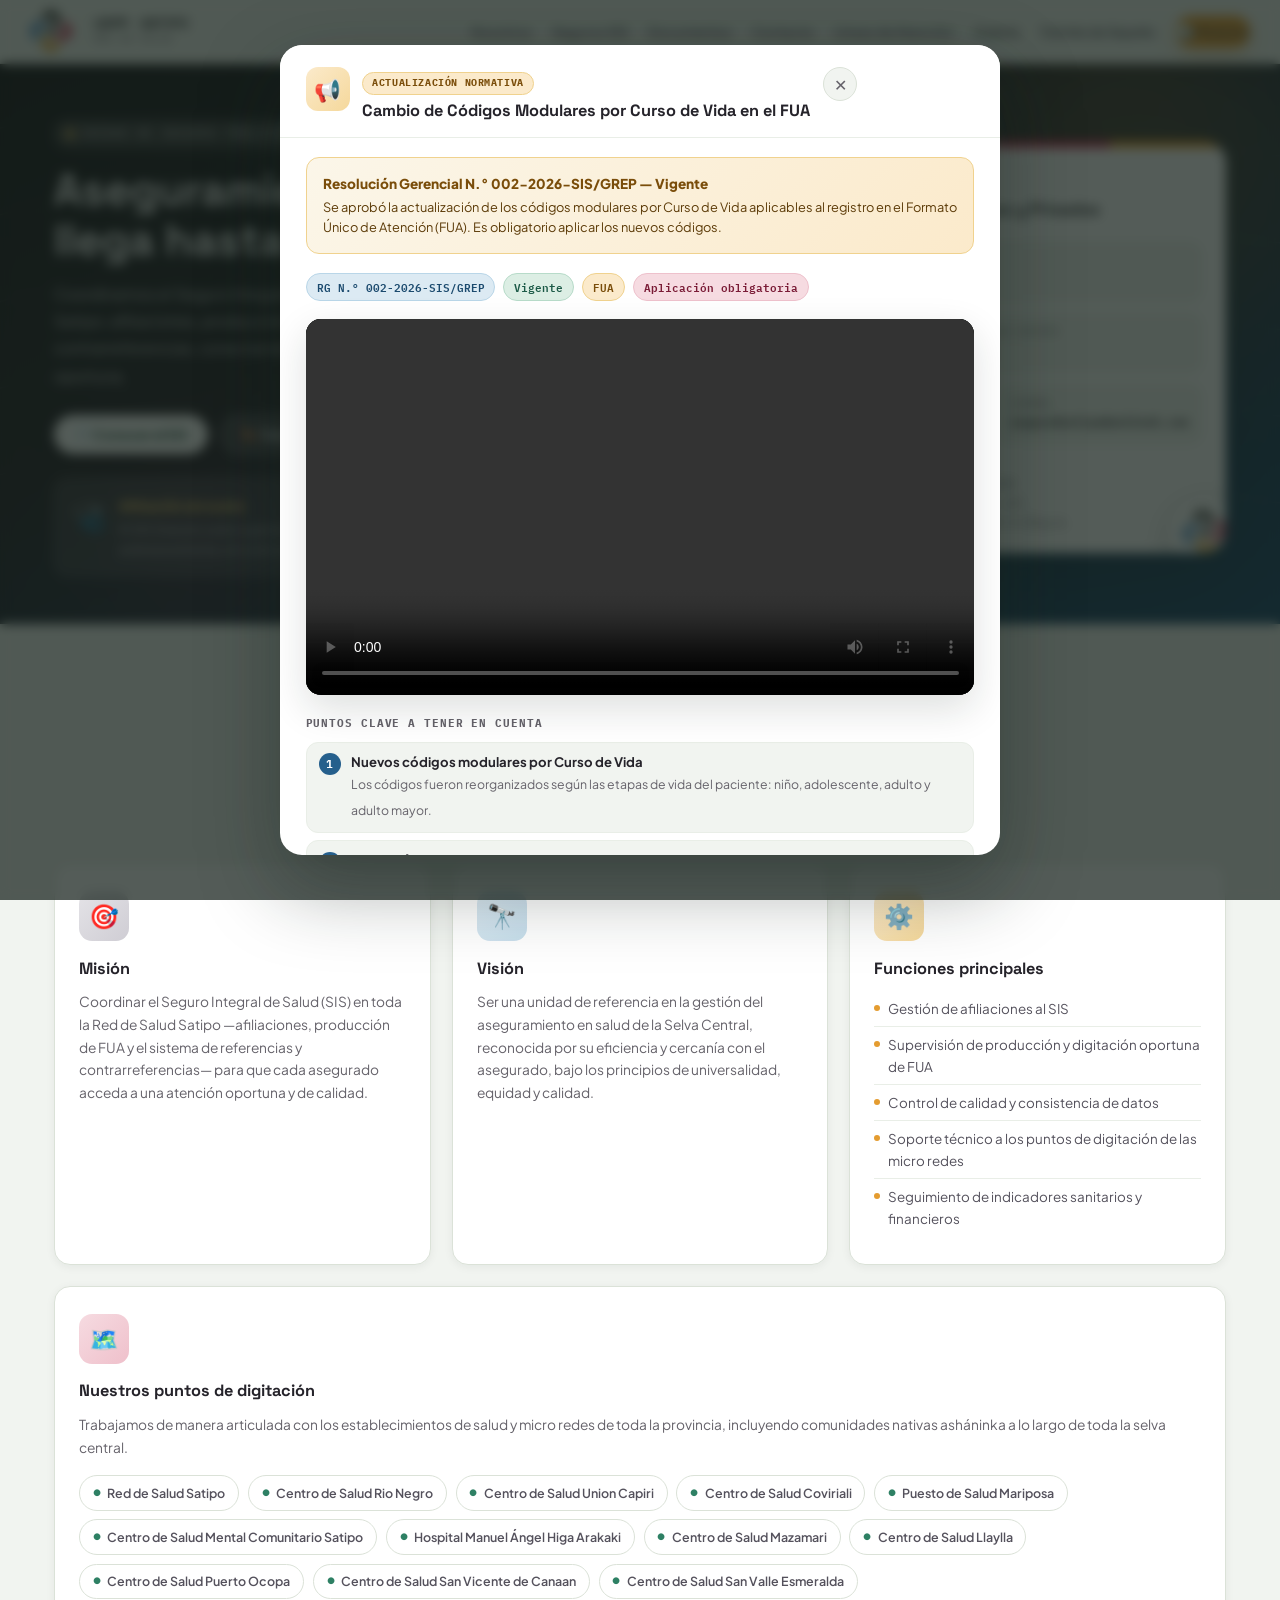
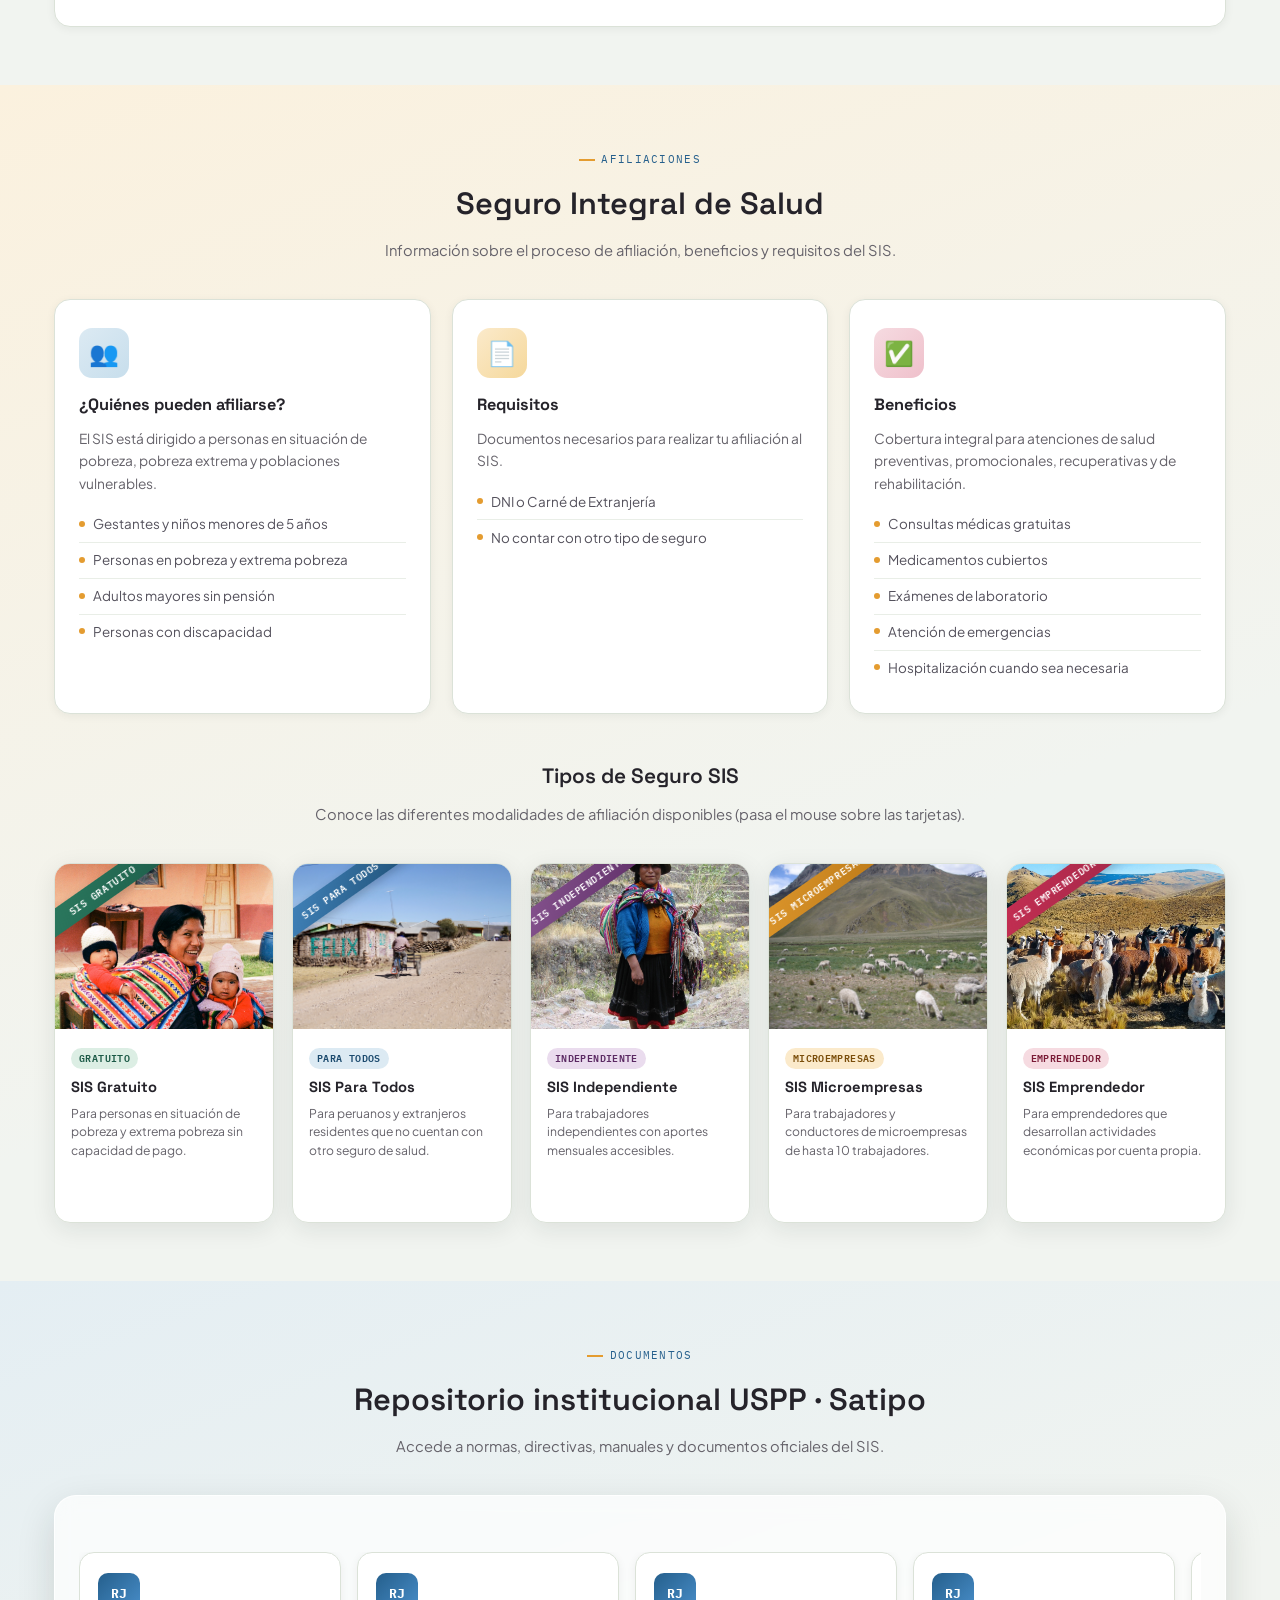
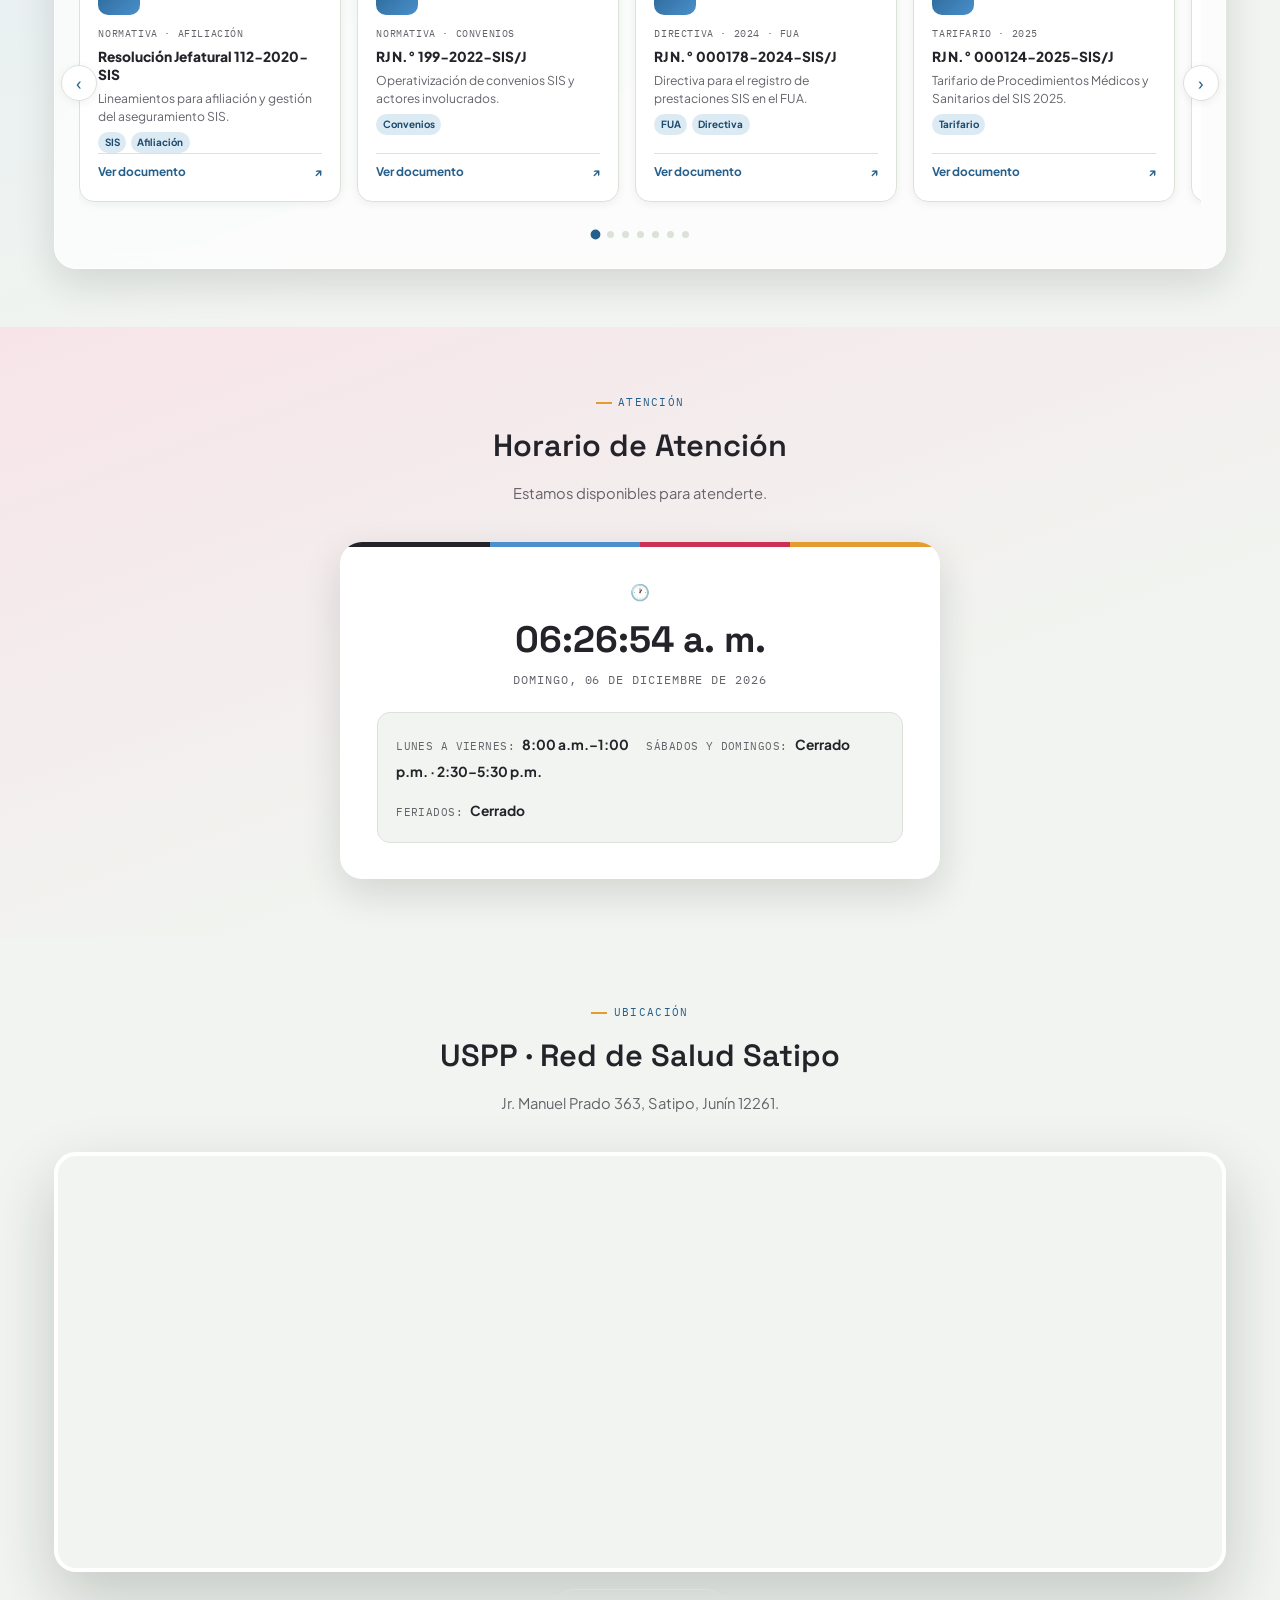
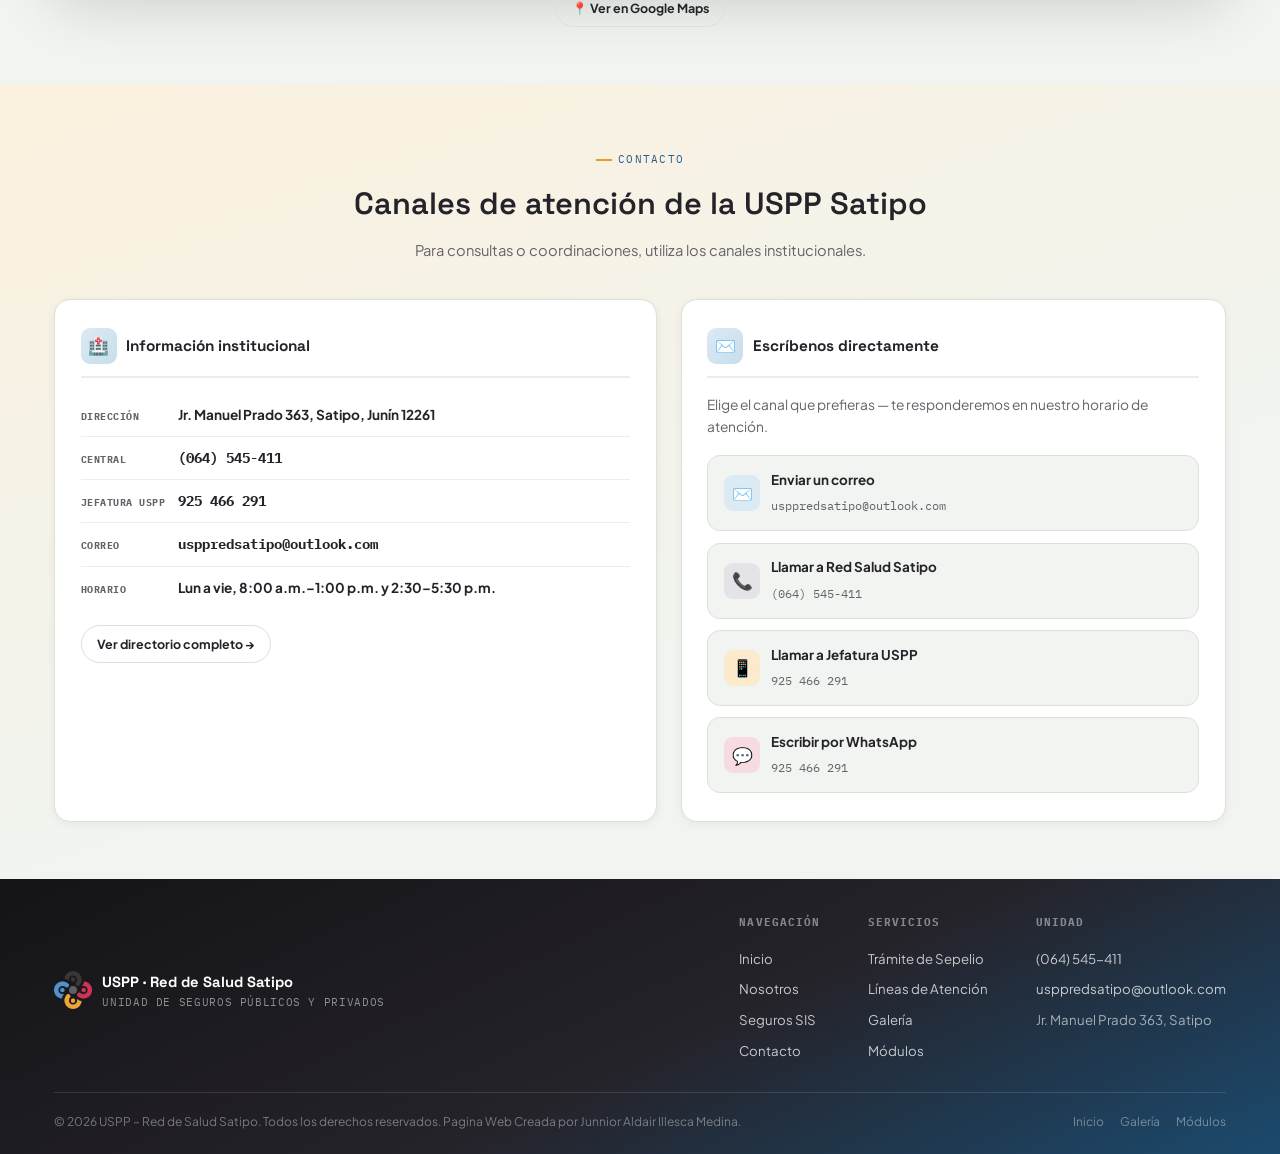
==== index.html @ 1dd30e55 "version1" ====
<!DOCTYPE html>
<html lang="es">
<head>
<meta charset="UTF-8" />
<meta name="viewport" content="width=device-width, initial-scale=1.0" />
<title>USPP · Unidad de Seguros Públicos y Privados — Red de Salud Satipo</title>
<meta name="description" content="Unidad de Seguros Públicos y Privados de la Red de Salud Satipo: afiliación al SIS, trámite de sepelio, módulos institucionales y canales de atención." />
<link rel="icon" href="assets/img/favicon-64.png" type="image/png" />
<link rel="apple-touch-icon" href="assets/img/favicon-180.png" />
<link rel="stylesheet" href="assets/css/styles.css" />
</head>
<body>

<!-- LOADER -->
<div id="loader">
  <div class="loader-seal"><img src="assets/img/logo-uspp-icon.png" alt="" /></div>
  <div class="loader-label">Red de Salud Satipo</div>
  <div class="loader-bar"><div class="loader-bar-fill"></div></div>
</div>

<!-- ===== MODAL ANUNCIO: CÓDIGOS MODULARES RG 002-2026 ===== -->
<div class="modal-overlay" id="announcementModal" role="dialog" aria-modal="true" aria-label="Anuncio importante">
  <div class="modal-box">
    <div class="modal-header">
      <div class="modal-header-icon">📢</div>
      <div class="modal-header-text">
        <div class="modal-badge">Actualización normativa</div>
        <div class="modal-title">Cambio de Códigos Modulares por Curso de Vida en el FUA</div>
      </div>
      <button class="modal-close" id="modalClose" aria-label="Cerrar">✕</button>
    </div>
    <div class="modal-body">
      <div class="modal-alert">
        <div>
          <strong>Resolución Gerencial N.° 002-2026-SIS/GREP — Vigente</strong>
          <p>Se aprobó la actualización de los códigos modulares por Curso de Vida aplicables al registro en el Formato Único de Atención (FUA). Es obligatorio aplicar los nuevos códigos.</p>
        </div>
      </div>
      <div class="modal-chips">
        <span class="modal-chip mc-blue">RG N.° 002-2026-SIS/GREP</span>
        <span class="modal-chip mc-green">Vigente</span>
        <span class="modal-chip mc-amber">FUA</span>
        <span class="modal-chip mc-red">Aplicación obligatoria</span>
      </div>
      <div class="modal-video-wrap">
        <video controls playsinline preload="metadata" style="position:absolute;inset:0;width:100%;height:100%;border:none;background:#000;">
          <source src="assets/videos/codigos-modulares.mp4" type="video/mp4">
          Tu navegador no soporta video HTML5.
        </video>
      </div>
      <div class="modal-details">
        <div class="modal-details-title">Puntos clave a tener en cuenta</div>
        <div class="modal-detail-item">
          <div class="mdi-num">1</div>
          <div class="mdi-text"><b>Nuevos códigos modulares por Curso de Vida</b><span>Los códigos fueron reorganizados según las etapas de vida del paciente: niño, adolescente, adulto y adulto mayor.</span></div>
        </div>
        <div class="modal-detail-item">
          <div class="mdi-num">2</div>
          <div class="mdi-text"><b>Aplicación en el registro del FUA</b><span>El código modular correcto debe consignarse en el campo correspondiente del FUA según el grupo etario del paciente.</span></div>
        </div>
        <div class="modal-detail-item">
          <div class="mdi-num">3</div>
          <div class="mdi-text"><b>Evita inconsistencias y rechazos</b><span>Coordina con tu punto de digitación para aplicar los cambios correctamente y evitar errores de valorización.</span></div>
        </div>
        <div class="modal-detail-item">
          <div class="mdi-num">4</div>
          <div class="mdi-text"><b>Soporte y consultas</b><span>Para dudas, comunícate con la USPP Satipo: <strong>USPPALDAIR@outlook.com</strong> o al 968 191 871.</span></div>
        </div>
      </div>
      <div class="modal-footer">
        <div class="modal-footer-note">Fuente: <strong>RG N.° 002-2026-SIS/GREP</strong> · USPP Red de Salud Satipo</div>
        <button class="btn btn-primary" id="modalOk">Entendido ✓</button>
      </div>
    </div>
  </div>
</div>

<!-- HEADER -->
<header>
  <div class="container navbar">
    <a href="#inicio" class="brand">
      <img src="assets/img/logo-uspp-icon.png" alt="USPP" class="brand-icon" />
      <div class="brand-sep"></div>
      <div><div class="brand-name">USPP · SATIPO</div><div class="brand-sub">Red de Salud</div></div>
    </a>
    <nav class="nav-links">
      <a href="#nosotros">Nosotros</a>
      <a href="#seguros">Seguros SIS</a>
      <a href="#documentos">Documentos</a>
      <a href="#contacto">Contacto</a>
      <a href="lineas-atencion.html">Líneas de Atención</a>
      <a href="galeria.html">Galería</a>
      <a href="pes.html">Trámite de Sepelio</a>
      <a href="modulos.html" class="btn btn-gold btn-sm">📊 Módulos</a>
    </nav>
    <button class="nav-burger" id="navBurger" aria-label="Abrir menú"><span></span></button>
  </div>
</header>

<div class="mobile-scrim" id="mobileScrim"></div>
<nav class="mobile-panel" id="mobilePanel">
  <a href="#inicio">Inicio</a>
  <a href="#nosotros">Nosotros</a>
  <a href="#seguros">Seguros SIS</a>
  <a href="#documentos">Documentos</a>
  <a href="#contacto">Contacto</a>
  <a href="lineas-atencion.html">Líneas de Atención</a>
  <a href="galeria.html">Galería</a>
  <a href="pes.html">Trámite de Sepelio</a>
  <a href="modulos.html">📊 Módulos</a>
</nav>

<main id="inicio">

  <!-- HERO -->
  <section class="hero hero-ink">
    <div class="hero-contour"></div>
    <div class="hero-blob hero-blob-1"></div>
    <div class="hero-blob hero-blob-2"></div>
    <div class="container">
      <div class="hero-inner">
        <div>
          <div class="hero-kicker"><span class="hero-kicker-dot"></span>Unidad de Seguros Públicos y Privados</div>
          <h1 class="hero-title">Aseguramiento en salud que llega hasta la <span class="hero-highlight">Selva Central</span></h1>
          <p class="hero-text">Coordinamos el Seguro Integral de Salud (SIS) en toda la provincia de Satipo: afiliaciones, producción de FUA y el sistema de referencias y contrarreferencias, conectando a cada micro red con una atención oportuna.</p>
          <div class="hero-actions">
            <button class="btn btn-white" onclick="window.location.href='#seguros'">📄 Conocer el SIS</button>
            <button class="btn btn-ghost-light" onclick="window.location.href='pes.html'">⚰️ Trámite de sepelio</button>
            <button class="btn btn-ghost-light" onclick="window.location.href='modulos.html'">📊 Módulos</button>
          </div>
          <div class="hero-notice">
            <div class="hero-notice-icon">🩺</div>
            <div>
              <div class="hero-notice-title">Afiliación sin costo</div>
              <p class="hero-notice-text">El SIS Gratuito cubre a gestantes, niños menores de 5 años y personas en pobreza o pobreza extrema, sin costo alguno.</p>
            </div>
          </div>
        </div>

        <div class="id-card">
          <div class="id-card-band"></div>
          <div class="id-card-body">
            <div class="id-card-eyebrow"><img src="assets/img/logo-uspp-icon.png" alt="" /><span class="eyebrow">Ficha institucional</span></div>
            <div class="id-card-title">Unidad de Seguros Públicos y Privados</div>
            <div class="id-card-grid">
              <div class="id-card-field wide"><div class="id-field-label">Jefatura USPP</div><div class="id-field-value">Econ. Estefany Hilario Albiño</div></div>
              <div class="id-card-field wide"><div class="id-field-label">Dirección Ejecutiva · Red Salud Satipo</div><div class="id-field-value">Obst. Ruth Calderón Huamán</div></div>
              <div class="id-card-field"><div class="id-field-label">Teléfono</div><div class="id-field-value mono">925 466 291</div></div>
              <div class="id-card-field"><div class="id-field-label">Correo</div><div class="id-field-value mono" style="font-size:.72rem">usppredsatipo@outlook.com</div></div>
            </div>
            <div class="id-card-footer">Jr. Manuel Prado 363, Satipo, Junín 12261<br/>Central Red Salud Satipo: (064) 545-411<br/>Lun a vie · 8:00 a.m.–1:00 p.m. y 2:30–5:30 p.m.</div>
          </div>
          <div class="id-card-seal"><div class="seal seal-ink" style="width:78px;height:78px;background:#fff"><img src="assets/img/logo-uspp-icon.png" alt="" /></div></div>
        </div>
      </div>
    </div>
  </section>

  <!-- NOSOTROS -->
  <section id="nosotros" class="section bg-mist">
    <div class="container">
      <div class="section-header center" style="margin-left:auto;margin-right:auto">
        <div class="section-eyebrow" style="justify-content:center">Nosotros</div>
        <h2 class="section-title">Unidad de Seguros Públicos y Privados</h2>
        <p class="section-subtitle">Somos el área de la Red de Salud Satipo responsable del aseguramiento universal en salud, desde la ciudad hasta las comunidades nativas más alejadas de la provincia.</p>
      </div>
      <div class="info-grid">
        <div class="info-card">
          <div class="info-card-icon ic-ink">🎯</div>
          <h3>Misión</h3>
          <p>Coordinar el Seguro Integral de Salud (SIS) en toda la Red de Salud Satipo —afiliaciones, producción de FUA y el sistema de referencias y contrarreferencias— para que cada asegurado acceda a una atención oportuna y de calidad.</p>
        </div>
        <div class="info-card">
          <div class="info-card-icon ic-river">🔭</div>
          <h3>Visión</h3>
          <p>Ser una unidad de referencia en la gestión del aseguramiento en salud de la Selva Central, reconocida por su eficiencia y cercanía con el asegurado, bajo los principios de universalidad, equidad y calidad.</p>
        </div>
        <div class="info-card">
          <div class="info-card-icon ic-gold">⚙️</div>
          <h3>Funciones principales</h3>
          <ul>
            <li>Gestión de afiliaciones al SIS</li>
            <li>Supervisión de producción y digitación oportuna de FUA</li>
            <li>Control de calidad y consistencia de datos</li>
            <li>Soporte técnico a los puntos de digitación de las micro redes</li>
            <li>Seguimiento de indicadores sanitarios y financieros</li>
          </ul>
        </div>
      </div>

      <div class="info-card" style="margin-top:1.3rem">
        <div class="info-card-icon ic-achiote">🗺️</div>
        <h3>Nuestros puntos de digitación</h3>
        <p>Trabajamos de manera articulada con los establecimientos de salud y micro redes de toda la provincia, incluyendo comunidades nativas asháninka a lo largo de toda la selva central.</p>
        <div class="territory-wrap">
          <span class="territory-chip">Red de Salud Satipo</span>
          <span class="territory-chip">Centro de Salud Rio Negro</span>
	  <span class="territory-chip">Centro de Salud Union Capiri</span>
          <span class="territory-chip">Centro de Salud Coviriali</span>
          <span class="territory-chip">Puesto de Salud Mariposa</span>
          <span class="territory-chip">Centro de Salud Mental Comunitario Satipo</span>
          <span class="territory-chip">Hospital Manuel Ángel Higa Arakaki</span>
	  <span class="territory-chip">Centro de Salud Mazamari</span>
	  <span class="territory-chip">Centro de Salud Llaylla</span>
	  <span class="territory-chip">Centro de Salud Puerto Ocopa</span>
	  <span class="territory-chip">Centro de Salud San Vicente de Canaan</span>
	  <span class="territory-chip">Centro de Salud San Valle Esmeralda</span>
        </div>
      </div>
    </div>
  </section>

  <!-- SEGUROS -->
  <section id="seguros" class="section bg-tint-gold">
    <div class="container">
      <div class="section-header center" style="margin-left:auto;margin-right:auto">
        <div class="section-eyebrow" style="justify-content:center">Afiliaciones</div>
        <h2 class="section-title">Seguro Integral de Salud</h2>
        <p class="section-subtitle">Información sobre el proceso de afiliación, beneficios y requisitos del SIS.</p>
      </div>
      <div class="info-grid">
        <div class="info-card">
          <div class="info-card-icon ic-river">👥</div>
          <h3>¿Quiénes pueden afiliarse?</h3>
          <p>El SIS está dirigido a personas en situación de pobreza, pobreza extrema y poblaciones vulnerables.</p>
          <ul>
            <li>Gestantes y niños menores de 5 años</li>
            <li>Personas en pobreza y extrema pobreza</li>
            <li>Adultos mayores sin pensión</li>
            <li>Personas con discapacidad</li>
          </ul>
        </div>
        <div class="info-card">
          <div class="info-card-icon ic-gold">📄</div>
          <h3>Requisitos</h3>
          <p>Documentos necesarios para realizar tu afiliación al SIS.</p>
          <ul>
            <li>DNI o Carné de Extranjería</li>
            <li>No contar con otro tipo de seguro</li>
          </ul>
        </div>
        <div class="info-card">
          <div class="info-card-icon ic-achiote">✅</div>
          <h3>Beneficios</h3>
          <p>Cobertura integral para atenciones de salud preventivas, promocionales, recuperativas y de rehabilitación.</p>
          <ul>
            <li>Consultas médicas gratuitas</li>
            <li>Medicamentos cubiertos</li>
            <li>Exámenes de laboratorio</li>
            <li>Atención de emergencias</li>
            <li>Hospitalización cuando sea necesaria</li>
          </ul>
        </div>
      </div>

      <div style="margin-top:2.8rem">
        <div class="section-header center" style="margin-left:auto;margin-right:auto">
          <h3 class="section-title" style="font-size:1.3rem">Tipos de Seguro SIS</h3>
          <p class="section-subtitle">Conoce las diferentes modalidades de afiliación disponibles (pasa el mouse sobre las tarjetas).</p>
        </div>
        <div class="sis-cards-wrapper">
          <div class="sis-flip-card" data-href="https://www.gob.pe/133-afiliarte-al-sis-gratuito" role="link" tabindex="0">
            <div class="sis-flip-inner">
              <div class="sis-flip-front" data-variant="gratuito"><div class="sis-ribbon">SIS Gratuito</div><img src="assets/img/SIS_gratuito.jpg" alt="SIS Gratuito" class="sis-img"><div class="sis-body"><div class="sis-badge">Gratuito</div><div class="sis-title">SIS Gratuito</div><div class="sis-desc">Para personas en situación de pobreza y extrema pobreza sin capacidad de pago.</div></div></div>
              <div class="sis-flip-back"><h4>✓ Cobertura SIS Gratuito</h4><ul><li>Sin costo alguno</li><li>Atención preventiva</li><li>Consultas especializadas</li><li>Medicamentos incluidos</li><li>Hospitalizaciones cubiertas</li></ul></div>
            </div>
          </div>
          <div class="sis-flip-card" data-href="https://www.gob.pe/8970-afiliarte-al-sis-para-todos" role="link" tabindex="0">
            <div class="sis-flip-inner">
              <div class="sis-flip-front" data-variant="paratodos"><div class="sis-ribbon">SIS Para Todos</div><img src="assets/img/SIS_Paratodos.jpg" alt="SIS Para Todos" class="sis-img"><div class="sis-body"><div class="sis-badge">Para Todos</div><div class="sis-title">SIS Para Todos</div><div class="sis-desc">Para peruanos y extranjeros residentes que no cuentan con otro seguro de salud.</div></div></div>
              <div class="sis-flip-back"><h4>✓ Beneficios SIS Para Todos</h4><ul><li>Acceso universal</li><li>Sin límite de edad</li><li>Cobertura integral</li><li>Afiliación rápida</li><li>Atención oportuna</li></ul></div>
            </div>
          </div>
          <div class="sis-flip-card" data-href="https://www.gob.pe/172-sis-independiente" role="link" tabindex="0">
            <div class="sis-flip-inner">
              <div class="sis-flip-front" data-variant="independiente"><div class="sis-ribbon">SIS Independiente</div><img src="assets/img/SIS_Independiente.jpg" alt="SIS Independiente" class="sis-img"><div class="sis-body"><div class="sis-badge">Independiente</div><div class="sis-title">SIS Independiente</div><div class="sis-desc">Para trabajadores independientes con aportes mensuales accesibles.</div></div></div>
              <div class="sis-flip-back"><h4>✓ SIS Independiente</h4><ul><li>Aporte mensual bajo</li><li>Flexibilidad laboral</li><li>Cobertura familiar opcional</li><li>Atención inmediata</li><li>Red nacional</li></ul></div>
            </div>
          </div>
          <div class="sis-flip-card" data-href="https://www.gob.pe/180-sis-microempresas" role="link" tabindex="0">
            <div class="sis-flip-inner">
              <div class="sis-flip-front" data-variant="microempresas"><div class="sis-ribbon">SIS Microempresas</div><img src="assets/img/SIS_Microempresas.jpg" alt="SIS Microempresas" class="sis-img"><div class="sis-body"><div class="sis-badge">Microempresas</div><div class="sis-title">SIS Microempresas</div><div class="sis-desc">Para trabajadores y conductores de microempresas de hasta 10 trabajadores.</div></div></div>
              <div class="sis-flip-back"><h4>✓ SIS Microempresas</h4><ul><li>Hasta 10 trabajadores</li><li>Cobertura grupal</li><li>Aportes compartidos</li><li>Incluye al empleador</li><li>Gestión simplificada</li></ul></div>
            </div>
          </div>
          <div class="sis-flip-card" data-href="https://www.gob.pe/152-sis-emprendedor" role="link" tabindex="0">
            <div class="sis-flip-inner">
              <div class="sis-flip-front" data-variant="emprendedor"><div class="sis-ribbon">SIS Emprendedor</div><img src="assets/img/SIS_Emprendedor.jpg" alt="SIS Emprendedor" class="sis-img"><div class="sis-body"><div class="sis-badge">Emprendedor</div><div class="sis-title">SIS Emprendedor</div><div class="sis-desc">Para emprendedores que desarrollan actividades económicas por cuenta propia.</div></div></div>
              <div class="sis-flip-back"><h4>✓ SIS Emprendedor</h4><ul><li>Ideal para emprendedores</li><li>Aporte individual</li><li>Cobertura completa</li><li>Trámite ágil</li><li>Apoyo al negocio</li></ul></div>
            </div>
          </div>
        </div>
      </div>
    </div>
  </section>

  <!-- DOCUMENTOS -->
  <section id="documentos" class="section bg-tint-river">
    <div class="container">
      <div class="section-header center" style="margin-left:auto;margin-right:auto">
        <div class="section-eyebrow" style="justify-content:center">Documentos</div>
        <h2 class="section-title">Repositorio institucional USPP · Satipo</h2>
        <p class="section-subtitle">Accede a normas, directivas, manuales y documentos oficiales del SIS.</p>
      </div>
      <div class="doc-section">
        <div class="doc-slider-wrap">
          <button class="slider-btn left" type="button" aria-label="Anterior">‹</button>
          <div class="doc-slider">
            <a href="https://www.gob.pe/institucion/sis/normas-legales/1201480-112-2020-sis" target="_blank" rel="noopener" class="doc-slide"><div><div class="doc-icon">RJ</div><div class="doc-meta">Normativa · Afiliación</div><div class="doc-title">Resolución Jefatural 112-2020-SIS</div><div class="doc-desc">Lineamientos para afiliación y gestión del aseguramiento SIS.</div><div class="doc-tags"><span class="doc-tag">SIS</span><span class="doc-tag">Afiliación</span></div></div><div class="doc-linkhint"><span>Ver documento</span><span>↗</span></div></a>
            <a href="https://www.gob.pe/institucion/sis/normas-legales/3597771-199-2022-sis-j" target="_blank" rel="noopener" class="doc-slide"><div><div class="doc-icon">RJ</div><div class="doc-meta">Normativa · Convenios</div><div class="doc-title">RJ N.° 199-2022-SIS/J</div><div class="doc-desc">Operativización de convenios SIS y actores involucrados.</div><div class="doc-tags"><span class="doc-tag">Convenios</span></div></div><div class="doc-linkhint"><span>Ver documento</span><span>↗</span></div></a>
            <a href="https://www.gob.pe/institucion/sis/normas-legales/6245149-000178-2024-sis-j" target="_blank" rel="noopener" class="doc-slide"><div><div class="doc-icon">RJ</div><div class="doc-meta">Directiva · 2024 · FUA</div><div class="doc-title">RJ N.° 000178-2024-SIS/J</div><div class="doc-desc">Directiva para el registro de prestaciones SIS en el FUA.</div><div class="doc-tags"><span class="doc-tag">FUA</span><span class="doc-tag">Directiva</span></div></div><div class="doc-linkhint"><span>Ver documento</span><span>↗</span></div></a>
            <a href="https://www.gob.pe/institucion/sis/normas-legales/7270174-000124-2025-sis-j" target="_blank" rel="noopener" class="doc-slide"><div><div class="doc-icon">RJ</div><div class="doc-meta">Tarifario · 2025</div><div class="doc-title">RJ N.° 000124-2025-SIS/J</div><div class="doc-desc">Tarifario de Procedimientos Médicos y Sanitarios del SIS 2025.</div><div class="doc-tags"><span class="doc-tag">Tarifario</span></div></div><div class="doc-linkhint"><span>Ver documento</span><span>↗</span></div></a>
            <a href="https://www.gob.pe/institucion/sis/normas-legales/7127644-000115-2025-sis-j" target="_blank" rel="noopener" class="doc-slide"><div><div class="doc-icon">RJ</div><div class="doc-meta">Normativa · Convenios · 2025</div><div class="doc-title">RJ N.° 115-2025-SIS/J</div><div class="doc-desc">Operativización de convenios SIS y actores involucrados para el periodo 2025.</div><div class="doc-tags"><span class="doc-tag">Convenios</span><span class="doc-tag">2025</span></div></div><div class="doc-linkhint"><span>Ver documento</span><span>↗</span></div></a>
            <a href="https://www.gob.pe/institucion/fissal/informes-publicaciones/6724460-convenio-entre-sis-fissal-y-el-gobierno-regional-de-junin-periodo-2025-2027" target="_blank" rel="noopener" class="doc-slide"><div><div class="doc-icon">CV</div><div class="doc-meta">Convenio · FISSAL · 2025–2027</div><div class="doc-title">Convenio SIS/FISSAL/GORE Junín 2025–2027</div><div class="doc-desc">Convenio entre SIS, FISSAL y el Gobierno Regional de Junín para el periodo 2025–2027.</div><div class="doc-tags"><span class="doc-tag">Convenio</span><span class="doc-tag">FISSAL</span></div></div><div class="doc-linkhint"><span>Ver convenio</span><span>↗</span></div></a>
            <a href="https://cdn.www.gob.pe/uploads/document/file/9585510/6724460-segunda-adenda-gore-junin.pdf?v=1773235453" target="_blank" rel="noopener" class="doc-slide"><div><div class="doc-icon">AD</div><div class="doc-meta">Adenda · 2026 · PDF</div><div class="doc-title">Segunda Adenda GORE Junín 2026</div><div class="doc-desc">Adenda vinculada al convenio SIS/FISSAL/GORE Junín para la continuidad operativa en 2026.</div><div class="doc-tags"><span class="doc-tag">Adenda</span><span class="doc-tag">PDF</span></div></div><div class="doc-linkhint"><span>Ver adenda</span><span>↗</span></div></a>
          </div>
          <button class="slider-btn right" type="button" aria-label="Siguiente">›</button>
        </div>
        <div class="dots" id="docDots"></div>
      </div>
    </div>
  </section>

  <!-- HORARIO -->
  <section id="horario" class="section bg-tint-achiote">
    <div class="container">
      <div class="section-header center" style="margin-left:auto;margin-right:auto">
        <div class="section-eyebrow" style="justify-content:center">Atención</div>
        <h2 class="section-title">Horario de Atención</h2>
        <p class="section-subtitle">Estamos disponibles para atenderte.</p>
      </div>
      <div class="schedule-card">
        <div class="clock-wrap">🕐</div>
        <div id="scheduleTime">00:00:00</div>
        <div id="scheduleDate">Cargando...</div>
        <div class="schedule-info">
          <div class="schedule-item"><span class="schedule-label">Lunes a viernes: </span><span class="schedule-value">8:00 a.m.–1:00 p.m. · 2:30–5:30 p.m.</span></div>
          <div class="schedule-item"><span class="schedule-label">Sábados y domingos: </span><span class="schedule-value">Cerrado</span></div>
          <div class="schedule-item"><span class="schedule-label">Feriados: </span><span class="schedule-value">Cerrado</span></div>
        </div>
      </div>
    </div>
  </section>

  <!-- UBICACIÓN -->
  <section id="ubicacion" class="section bg-mist">
    <div class="container">
      <div class="section-header center" style="margin-left:auto;margin-right:auto">
        <div class="section-eyebrow" style="justify-content:center">Ubicación</div>
        <h2 class="section-title">USPP · Red de Salud Satipo</h2>
        <p class="section-subtitle">Jr. Manuel Prado 363, Satipo, Junín 12261.</p>
      </div>
      <div class="map-wrapper">
        <iframe class="map-iframe" src="https://www.google.com/maps?q=-11.2544754,-74.637367&hl=es&z=17&output=embed" loading="lazy" referrerpolicy="no-referrer-when-downgrade"></iframe>
      </div>
      <div style="text-align:center;margin-top:1.1rem">
        <a class="btn btn-outline btn-sm" href="https://www.google.com/maps/place/Red+Salud+Satipo/@-11.2541907,-74.637743,245m/data=!3m1!1e3!4m6!3m5!1s0x910bc0ff9c3884a5:0xdf3578df1b0aa730!8m2!3d-11.2544754!4d-74.637367!16s%2Fg%2F1pp2vhg1n" target="_blank" rel="noopener">📍 Ver en Google Maps</a>
      </div>
    </div>
  </section>

  <!-- CONTACTO -->
  <section id="contacto" class="section bg-tint-gold">
    <div class="container">
      <div class="section-header center" style="margin-left:auto;margin-right:auto">
        <div class="section-eyebrow" style="justify-content:center">Contacto</div>
        <h2 class="section-title">Canales de atención de la USPP Satipo</h2>
        <p class="section-subtitle">Para consultas o coordinaciones, utiliza los canales institucionales.</p>
      </div>
      <div class="contact-grid">
        <div class="contact-card">
          <div class="contact-card-header"><div class="contact-card-icon">🏥</div><h3>Información institucional</h3></div>
          <ul class="contact-list">
            <li><strong>Dirección</strong><span class="value">Jr. Manuel Prado 363, Satipo, Junín 12261</span></li>
            <li><strong>Central</strong><span class="value mono">(064) 545-411</span></li>
            <li><strong>Jefatura USPP</strong><span class="value mono">925 466 291</span></li>
            <li><strong>Correo</strong><span class="value mono">usppredsatipo@outlook.com</span></li>
            <li><strong>Horario</strong><span class="value">Lun a vie, 8:00 a.m.–1:00 p.m. y 2:30–5:30 p.m.</span></li>
          </ul>
          <a href="lineas-atencion.html" class="btn btn-outline btn-sm mt-2">Ver directorio completo →</a>
        </div>
        <div class="contact-card">
          <div class="contact-card-header"><div class="contact-card-icon">✉️</div><h3>Escríbenos directamente</h3></div>
          <p style="font-size:.86rem;color:var(--stone);line-height:1.6">Elige el canal que prefieras — te responderemos en nuestro horario de atención.</p>
          <div class="contact-quick">
            <a class="quick-btn" href="mailto:USPPALDAIR@outlook.com?subject=Consulta%20USPP%20Satipo">
              <div class="quick-btn-icon" style="background:#DCEAF3">✉️</div>
              <div class="quick-btn-text"><b>Enviar un correo</b><span>usppredsatipo@outlook.com</span></div>
            </a>
            <a class="quick-btn" href="tel:+5164545411">
              <div class="quick-btn-icon" style="background:#E4E3E7">📞</div>
              <div class="quick-btn-text"><b>Llamar a Red Salud Satipo</b><span>(064) 545-411</span></div>
            </a>
            <a class="quick-btn" href="tel:+51925466291">
              <div class="quick-btn-icon" style="background:#FBEACB">📱</div>
              <div class="quick-btn-text"><b>Llamar a Jefatura USPP</b><span>925 466 291</span></div>
            </a>
            <a class="quick-btn" href="https://wa.me/519254662911" target="_blank" rel="noopener">
              <div class="quick-btn-icon" style="background:#F6DBE1">💬</div>
              <div class="quick-btn-text"><b>Escribir por WhatsApp</b><span>925 466 291</span></div>
            </a>
          </div>
        </div>
      </div>
    </div>
  </section>
</main>

<!-- FOOTER -->
<footer>
  <div class="container">
    <div class="footer-top">
      <div class="footer-brand">
        <img src="assets/img/logo-uspp-icon.png" alt="USPP" />
        <div><div class="footer-brand-name">USPP · Red de Salud Satipo</div><div class="footer-brand-sub">Unidad de Seguros Públicos y Privados</div></div>
      </div>
      <div class="footer-cols">
        <div class="footer-col">
          <h4>Navegación</h4>
          <a href="#inicio">Inicio</a><a href="#nosotros">Nosotros</a><a href="#seguros">Seguros SIS</a><a href="#contacto">Contacto</a>
        </div>
        <div class="footer-col">
          <h4>Servicios</h4>
          <a href="pes.html">Trámite de Sepelio</a><a href="lineas-atencion.html">Líneas de Atención</a><a href="galeria.html">Galería</a><a href="modulos.html">Módulos</a>
        </div>
        <div class="footer-col">
          <h4>Unidad</h4>
          <a href="tel:+5164545411">(064) 545-411</a><a href="mailto:usppredsatipo@outlook.com">usppredsatipo@outlook.com</a><span style="display:block;padding:.28rem 0;font-size:.83rem;color:rgba(255,255,255,.6)">Jr. Manuel Prado 363, Satipo</span>
        </div>
      </div>
    </div>
    <div class="footer-inner">
      <span>&copy; <span id="year"></span> USPP – Red de Salud Satipo. Todos los derechos reservados. Pagina Web Creada por Junnior Aldair Illesca Medina.</span>
      <div class="flex gap-2">
        <a href="#inicio" style="color:rgba(255,255,255,.4)">Inicio</a>
        <a href="galeria.html" style="color:rgba(255,255,255,.4)">Galería</a>
        <a href="modulos.html" style="color:rgba(255,255,255,.4)">Módulos</a>
      </div>
    </div>
  </div>
</footer>

<script src="assets/js/main.js"></script>
</body>
</html>
---- assets/css/styles.css ----
/* ===================================================================
   USPP · RED DE SALUD SATIPO — SISTEMA DE DISEÑO
   Identidad derivada del isotipo oficial (4 sectores + núcleo) y del
   territorio: Selva Central de Junín. El sello (isotipo) se usa como
   elemento de firma — estampado sobre fichas y documentos, tal como
   un sello institucional real.
   =================================================================== */

@import url('https://fonts.googleapis.com/css2?family=Space+Grotesk:wght@500;600;700&family=Plus+Jakarta+Sans:ital,wght@0,400;0,500;0,600;0,700;0,800;1,500&family=IBM+Plex+Mono:wght@500;600&display=swap');

:root{
  /* ---- Paleta (derivada del isotipo) ---- */
  --ink:#25232A;          /* carbón — texto principal, del pétalo oscuro */
  --ink-soft:#54515C;
  --river:#255F8C;        /* azul — acción primaria, del pétalo azul */
  --river-deep:#1B4A6E;
  --river-bright:#4A90CC; /* azul de marca tal cual, para insignias */
  --canopy:#1C5A47;       /* verde dosel — fondo hero, contraste selva */
  --canopy-deep:#123B2F;
  --canopy-bright:#2E8064;
  --gold:#B87615;         /* dorado — texto/acento sobre blanco (AA) */
  --gold-bright:#E49C30;  /* dorado de marca tal cual, insignias/fondos */
  --achiote:#A02748;      /* achiote — texto/acento sobre blanco (AA) */
  --achiote-bright:#CC3054;/* rojo de marca tal cual, insignias/fondos */
  --stone:#65626A;        /* gris del núcleo — texto secundario */
  --stone-soft:#8B8890;

  --paper:#F1F4F0;        /* niebla — fondo base, NO beige cálido */
  --paper-deep:#E6EBE4;
  --surface:#FFFFFF;
  --border:#DBE2D8;
  --border-soft:#E9EEE7;

  --shadow-sm:0 2px 10px rgba(24,38,30,.06);
  --shadow:0 6px 24px rgba(24,38,30,.09);
  --shadow-md:0 14px 38px rgba(24,38,30,.14);
  --shadow-lg:0 26px 64px rgba(18,30,24,.20);

  --radius-sm:10px;
  --radius:16px;
  --radius-lg:22px;
}

*,*::before,*::after{box-sizing:border-box;margin:0;padding:0}
html{scroll-behavior:smooth}
body{
  font-family:'Plus Jakarta Sans',sans-serif;
  background:var(--paper);
  color:var(--ink);
  line-height:1.65;
  overflow-x:hidden;
  -webkit-font-smoothing:antialiased;
}
a{text-decoration:none;color:inherit}
ul{list-style:none}
img{max-width:100%;display:block}
button{font-family:inherit}
.container{width:100%;max-width:1220px;margin:0 auto;padding:0 1.5rem}
::selection{background:var(--gold-bright);color:#1a1400}

.mono{font-family:'IBM Plex Mono',monospace}
.eyebrow{
  font-family:'IBM Plex Mono',monospace;
  font-size:.68rem;font-weight:600;letter-spacing:.14em;
  text-transform:uppercase;color:var(--river);
}
h1,h2,h3,.font-display{font-family:'Space Grotesk',sans-serif;font-weight:600;color:var(--ink)}

/* Focus visibility (accessibility) */
a:focus-visible,button:focus-visible,input:focus-visible,textarea:focus-visible,select:focus-visible,[tabindex]:focus-visible{
  outline:3px solid var(--gold-bright);outline-offset:2px;border-radius:4px;
}
@media (prefers-reduced-motion:reduce){
  *{animation-duration:.001ms !important;animation-iteration-count:1 !important;transition-duration:.001ms !important;scroll-behavior:auto !important}
}

/* ===================== LOADER ===================== */
#loader{
  position:fixed;inset:0;z-index:99999;
  background:
    radial-gradient(circle at 15% 20%,rgba(74,144,204,.4),transparent 45%),
    radial-gradient(circle at 85% 75%,rgba(228,156,48,.28),transparent 45%),
    radial-gradient(circle at 50% 100%,rgba(204,48,84,.2),transparent 50%),
    linear-gradient(155deg,#18171B 0%,var(--ink) 40%,var(--river-deep) 100%);
  display:flex;flex-direction:column;align-items:center;justify-content:center;
  gap:1.3rem;transition:opacity .5s ease;
}
.loader-seal{width:84px;height:84px;animation:sealSpin 1.8s cubic-bezier(.5,0,.5,1) infinite}
.loader-seal img{width:100%;height:100%;object-fit:contain}
@keyframes sealSpin{0%{transform:rotate(0) scale(1)}50%{transform:rotate(180deg) scale(1.06)}100%{transform:rotate(360deg) scale(1)}}
.loader-bar{width:180px;height:3px;background:rgba(255,255,255,.22);border-radius:999px;overflow:hidden}
.loader-bar-fill{height:100%;width:0;background:linear-gradient(90deg,#fff,#F4C868);border-radius:999px;animation:loadFill 1.4s ease forwards}
@keyframes loadFill{to{width:100%}}
.loader-label{font-family:'IBM Plex Mono',monospace;font-size:.72rem;font-weight:600;letter-spacing:.2em;text-transform:uppercase;color:rgba(255,255,255,.8)}

/* ===================== HEADER / NAV ===================== */
header{
  position:sticky;top:0;z-index:200;
  background:rgba(241,244,240,.88);backdrop-filter:blur(14px);
  border-bottom:1px solid var(--border);
}
.navbar{display:flex;align-items:center;justify-content:space-between;padding:.65rem 0;gap:1rem}
.brand{display:flex;align-items:center;gap:.65rem}
.brand-icon{height:42px;width:42px;object-fit:contain;flex-shrink:0}
.brand-sep{width:1px;height:30px;background:var(--border)}
.brand-name{font-family:'Space Grotesk',sans-serif;font-size:.86rem;font-weight:700;letter-spacing:.03em;color:var(--ink);line-height:1.2}
.brand-sub{font-family:'IBM Plex Mono',monospace;font-size:.62rem;color:var(--stone);letter-spacing:.06em;text-transform:uppercase}

.nav-links{display:flex;align-items:center;gap:1.25rem;margin-left:auto}
.nav-links a{font-size:.82rem;font-weight:600;color:var(--ink-soft);position:relative;padding:.3rem 0;transition:color .15s}
.nav-links a::after{content:"";position:absolute;left:0;bottom:0;width:0;height:2px;border-radius:999px;background:var(--gold-bright);transition:width .18s}
.nav-links a:hover,.nav-links a.active{color:var(--ink)}
.nav-links a:hover::after,.nav-links a.active::after{width:100%}

.btn{
  display:inline-flex;align-items:center;justify-content:center;gap:.45rem;
  padding:.62rem 1.25rem;border-radius:999px;border:none;cursor:pointer;
  font-size:.85rem;font-weight:700;font-family:'Plus Jakarta Sans',sans-serif;
  transition:transform .15s,box-shadow .15s,background .15s;white-space:nowrap;
}
.btn-primary{background:var(--ink);color:#fff;box-shadow:0 6px 18px rgba(37,35,42,.28)}
.btn-primary:hover{background:var(--river-deep);transform:translateY(-2px)}
.btn-gold{background:var(--gold-bright);color:#241a00;box-shadow:0 6px 18px rgba(228,156,48,.35)}
.btn-gold:hover{transform:translateY(-2px);box-shadow:0 10px 24px rgba(228,156,48,.42)}
.btn-outline{background:transparent;border:1.5px solid var(--border);color:var(--ink)}
.btn-outline:hover{border-color:var(--ink);transform:translateY(-2px)}
.btn-ghost-light{background:rgba(255,255,255,.14);border:1.5px solid rgba(255,255,255,.4);color:#fff;backdrop-filter:blur(6px)}
.btn-ghost-light:hover{background:rgba(255,255,255,.24);transform:translateY(-2px)}
.btn-white{background:#fff;color:var(--canopy-deep);box-shadow:0 8px 22px rgba(0,0,0,.18)}
.btn-white:hover{transform:translateY(-2px);box-shadow:0 12px 28px rgba(0,0,0,.22)}
.btn-sm{padding:.48rem .95rem;font-size:.78rem}

.nav-burger{display:none;width:40px;height:40px;border-radius:10px;border:1.5px solid var(--border);background:var(--surface);align-items:center;justify-content:center;cursor:pointer;flex-shrink:0}
.nav-burger span{display:block;width:18px;height:2px;background:var(--ink);position:relative}
.nav-burger span::before,.nav-burger span::after{content:"";position:absolute;left:0;width:18px;height:2px;background:var(--ink);transition:transform .2s}
.nav-burger span::before{top:-6px}.nav-burger span::after{top:6px}
.nav-burger.open span{background:transparent}
.nav-burger.open span::before{transform:translateY(6px) rotate(45deg)}
.nav-burger.open span::after{transform:translateY(-6px) rotate(-45deg)}

.mobile-panel{
  display:none;position:fixed;inset:0 0 0 auto;z-index:199;width:min(320px,84vw);
  background:var(--surface);box-shadow:var(--shadow-lg);transform:translateX(100%);
  transition:transform .28s ease;padding:5.2rem 1.5rem 2rem;overflow-y:auto;
}
.mobile-panel.open{transform:translateX(0)}
.mobile-panel a{display:block;padding:.85rem 0;font-size:.98rem;font-weight:700;color:var(--ink);border-bottom:1px solid var(--border-soft)}
.mobile-scrim{display:none;position:fixed;inset:0;background:rgba(18,30,24,.4);z-index:198;opacity:0;transition:opacity .25s}
.mobile-scrim.open{opacity:1}

/* ===================== SEAL / STAMP ===================== */
.seal{
  width:100px;height:100px;border-radius:50%;
  background:#fff;border:2.5px dashed rgba(255,255,255,.55);
  display:flex;align-items:center;justify-content:center;padding:14px;
  transform:rotate(-9deg);box-shadow:0 10px 30px rgba(0,0,0,.22);
}
.seal img{width:100%;height:100%;object-fit:contain}
.seal-ink{border-color:rgba(37,35,42,.25)}

/* ===================== HERO (variants by page) ===================== */
.hero{position:relative;overflow:hidden;padding:3.4rem 0 3rem}
.hero-canopy{background:linear-gradient(150deg,var(--canopy-deep) 0%,var(--canopy) 55%,#245F49 100%)}
.hero-river{background:linear-gradient(150deg,var(--river-deep) 0%,var(--river) 55%,#1C5C87 100%)}
.hero-ink{background:linear-gradient(155deg,#18171B 0%,var(--ink) 38%,var(--river-deep) 100%)}

.hero-contour{position:absolute;inset:0;opacity:.35;pointer-events:none;
  background-image:url("data:image/svg+xml,%3Csvg xmlns='http://www.w3.org/2000/svg' width='420' height='420' viewBox='0 0 420 420'%3E%3Cg fill='none' stroke='%23ffffff' stroke-opacity='0.14' stroke-width='1'%3E%3Cpath d='M-20 60 C 80 10, 160 110, 260 60 S 460 10, 520 90'/%3E%3Cpath d='M-20 130 C 80 80, 160 180, 260 130 S 460 80, 520 160'/%3E%3Cpath d='M-20 200 C 80 150, 160 250, 260 200 S 460 150, 520 230'/%3E%3Cpath d='M-20 270 C 80 220, 160 320, 260 270 S 460 220, 520 300'/%3E%3Cpath d='M-20 340 C 80 290, 160 390, 260 340 S 460 290, 520 370'/%3E%3C/g%3E%3C/svg%3E");
  background-size:520px 520px;background-repeat:repeat;
}
.hero-blob{position:absolute;border-radius:50%;filter:blur(70px);pointer-events:none;animation:blobF ease-in-out infinite alternate}
.hero-blob-1{width:460px;height:460px;background:radial-gradient(circle,rgba(228,156,48,.30),transparent 70%);top:-120px;right:-80px;animation-duration:10s}
.hero-blob-2{width:280px;height:280px;background:radial-gradient(circle,rgba(204,48,84,.26),transparent 70%);bottom:-70px;left:6%;animation-duration:12s}
@keyframes blobF{from{transform:translateY(0) scale(1)}to{transform:translateY(-18px) scale(1.07)}}

.hero-inner{position:relative;z-index:2;display:grid;grid-template-columns:1.18fr .82fr;gap:2.6rem;align-items:center}
.hero-kicker{display:inline-flex;align-items:center;gap:.5rem;padding:.28rem .75rem;background:rgba(255,255,255,.13);border:1px solid rgba(255,255,255,.24);border-radius:999px;font-family:'IBM Plex Mono',monospace;font-size:.66rem;letter-spacing:.1em;text-transform:uppercase;color:rgba(255,255,255,.92);margin-bottom:1.1rem}
.hero-kicker-dot{width:6px;height:6px;border-radius:50%;background:#F4C868;box-shadow:0 0 0 4px rgba(244,200,104,.28);flex-shrink:0}
.hero-title{font-size:clamp(2rem,3.4vw,2.9rem);color:#fff;line-height:1.14;margin-bottom:.9rem}
.hero-highlight{color:#F4C868}
.hero-text{font-size:.98rem;color:rgba(255,255,255,.8);max-width:34rem;margin-bottom:1.6rem;line-height:1.75}
.hero-actions{display:flex;flex-wrap:wrap;gap:.75rem;margin-bottom:1.5rem}
.hero-notice{display:flex;align-items:flex-start;gap:.85rem;background:rgba(255,255,255,.1);border:1px solid rgba(255,255,255,.2);backdrop-filter:blur(10px);border-radius:14px;padding:1rem 1.15rem;max-width:36rem}
.hero-notice-icon{font-size:1.6rem;flex-shrink:0}
.hero-notice-title{font-size:.85rem;font-weight:800;color:#F4C868;margin-bottom:.2rem}
.hero-notice-text{font-size:.78rem;color:rgba(255,255,255,.72);line-height:1.55}

/* ---- ID CARD (ficha institucional) — signature component ---- */
.id-card{background:var(--surface);border-radius:var(--radius-lg);box-shadow:var(--shadow-lg);overflow:hidden;position:relative}
.id-card-band{height:7px;background:linear-gradient(90deg,var(--ink) 0 25%,var(--river-bright) 25% 50%,var(--achiote-bright) 50% 75%,var(--gold-bright) 75% 100%)}
.id-card-body{padding:1.5rem 1.5rem 1.3rem}
.id-card-eyebrow{display:flex;align-items:center;gap:.5rem;margin-bottom:.15rem}
.id-card-eyebrow img{width:22px;height:22px;object-fit:contain}
.id-card-title{font-family:'Space Grotesk',sans-serif;font-size:1.05rem;font-weight:700;color:var(--ink);margin-bottom:1.1rem}
.id-card-grid{display:grid;grid-template-columns:1fr 1fr;gap:.7rem;margin-bottom:1rem}
.id-card-field{background:var(--paper);border:1px solid var(--border);border-radius:11px;padding:.65rem .8rem}
.id-card-field.wide{grid-column:1 / -1}
.id-field-label{font-family:'IBM Plex Mono',monospace;font-size:.62rem;letter-spacing:.08em;text-transform:uppercase;color:var(--stone);margin-bottom:.2rem}
.id-field-value{font-size:.86rem;font-weight:700;color:var(--ink);line-height:1.3}
.id-field-value.mono{font-family:'IBM Plex Mono',monospace;font-size:.82rem;letter-spacing:.01em}
.id-card-footer{padding-top:.85rem;border-top:1px dashed var(--border);font-size:.78rem;color:var(--stone);line-height:1.55}
.id-card-seal{position:absolute;bottom:-18px;right:-18px;width:78px;height:78px;opacity:.85}

/* ===================== SECTIONS ===================== */
.section{padding:3.6rem 0}
.section-header{margin-bottom:2.3rem;max-width:44rem}
.section-header.center{margin-left:auto;margin-right:auto;text-align:center}
.section-eyebrow{display:inline-flex;align-items:center;gap:.4rem;font-family:'IBM Plex Mono',monospace;font-size:.68rem;letter-spacing:.12em;text-transform:uppercase;color:var(--river);margin-bottom:.6rem}
.section-eyebrow::before{content:"";width:16px;height:2px;background:var(--gold-bright);display:inline-block}
.section-title{font-size:clamp(1.5rem,2.4vw,2rem);margin-bottom:.55rem}
.section-subtitle{font-size:.92rem;color:var(--stone);line-height:1.65}

.bg-mist{background:var(--paper)}
.bg-deep{background:var(--paper-deep)}
.bg-tint-river{background:linear-gradient(160deg,#E4EEF3 0%,var(--paper) 65%)}
.bg-tint-gold{background:linear-gradient(160deg,#FBF1DE 0%,var(--paper) 65%)}
.bg-tint-achiote{background:linear-gradient(160deg,#F7E4E9 0%,var(--paper) 65%)}
.bg-tint-canopy{background:linear-gradient(160deg,#DFEBE5 0%,var(--paper) 65%)}

/* ===================== INFO CARDS ===================== */
.info-grid{display:grid;grid-template-columns:repeat(auto-fit,minmax(min(100%,290px),1fr));gap:1.3rem}
.info-card{background:var(--surface);border-radius:var(--radius);padding:1.7rem 1.5rem;border:1px solid var(--border);box-shadow:var(--shadow-sm);transition:transform .2s,box-shadow .2s}
.info-card:hover{transform:translateY(-4px);box-shadow:var(--shadow-md)}
.info-card-icon{width:50px;height:50px;border-radius:13px;display:flex;align-items:center;justify-content:center;font-size:1.5rem;margin-bottom:.9rem}
.ic-river{background:linear-gradient(135deg,#DCEAF3,#C7DEEC)}
.ic-gold{background:linear-gradient(135deg,#FBEACB,#F5D89B)}
.ic-achiote{background:linear-gradient(135deg,#F6DBE1,#EFC0CB)}
.ic-canopy{background:linear-gradient(135deg,#D4E8DF,#B9DACB)}
.ic-ink{background:linear-gradient(135deg,#E4E3E7,#CFCDD4)}
.info-card h3{font-family:'Space Grotesk',sans-serif;font-size:1.02rem;font-weight:700;color:var(--ink);margin-bottom:.55rem}
.info-card p{font-size:.86rem;color:var(--stone);line-height:1.65;margin-bottom:.7rem}
.info-card li{padding:.4rem 0;font-size:.84rem;color:var(--ink-soft);border-bottom:1px solid var(--border-soft);display:flex;gap:.5rem;align-items:flex-start}
.info-card li:last-child{border:none}
.info-card li::before{content:"";width:6px;height:6px;border-radius:50%;margin-top:.45rem;flex-shrink:0;background:var(--gold-bright)}

/* territorio chips */
.territory-wrap{display:flex;flex-wrap:wrap;gap:.55rem;margin-top:1rem}
.territory-chip{display:inline-flex;align-items:center;gap:.4rem;padding:.4rem .8rem;border-radius:999px;background:var(--surface);border:1px solid var(--border);font-size:.78rem;font-weight:600;color:var(--ink-soft)}
.territory-chip::before{content:"●";color:var(--canopy-bright);font-size:.55rem}

/* ===================== SIS FLIP CARDS ===================== */
.sis-cards-wrapper{display:grid;grid-template-columns:repeat(5,1fr);gap:1.1rem;margin-top:1.8rem}
.sis-flip-card{perspective:1100px;height:360px}
.sis-flip-inner{width:100%;height:100%;transition:transform .6s cubic-bezier(.4,0,.2,1);transform-style:preserve-3d;position:relative}
.sis-flip-card:hover .sis-flip-inner,.sis-flip-card:focus-within .sis-flip-inner{transform:rotateY(180deg)}
.sis-flip-front,.sis-flip-back{position:absolute;inset:0;backface-visibility:hidden;border-radius:16px;overflow:hidden;border:1px solid var(--border);box-shadow:var(--shadow)}
.sis-flip-front{background:var(--surface)}
.sis-flip-back{transform:rotateY(180deg);display:flex;flex-direction:column;justify-content:center;padding:1.4rem}
.sis-img{width:100%;height:165px;object-fit:cover;display:block}
.sis-body{padding:.9rem 1rem}
.sis-badge{display:inline-block;padding:.16rem .5rem;border-radius:999px;font-family:'IBM Plex Mono',monospace;font-size:.6rem;font-weight:600;text-transform:uppercase;margin-bottom:.4rem;letter-spacing:.04em}
.sis-title{font-family:'Space Grotesk',sans-serif;font-size:.92rem;font-weight:700;color:var(--ink);margin-bottom:.3rem}
.sis-desc{font-size:.76rem;color:var(--stone);line-height:1.5}
.sis-flip-back h4{font-size:.92rem;color:#fff;margin-bottom:.75rem;font-weight:700;font-family:'Space Grotesk',sans-serif}
.sis-flip-back li{padding:.34rem 0;color:rgba(255,255,255,.88);font-size:.78rem;display:flex;align-items:center;gap:.4rem;border-bottom:1px solid rgba(255,255,255,.12)}
.sis-flip-back li:last-child{border:none}
.sis-flip-back li::before{content:"✓";font-weight:800;color:#F4C868}
.sis-ribbon{position:absolute;top:14px;left:-58px;width:210px;text-align:center;padding:4px 0;font-family:'IBM Plex Mono',monospace;font-size:.6rem;font-weight:600;letter-spacing:.06em;text-transform:uppercase;color:#fff;transform:rotate(-35deg);z-index:10;box-shadow:0 3px 10px rgba(0,0,0,.2)}
[data-variant="gratuito"] .sis-badge{background:#DCEEE4;color:#1C5A47}
[data-variant="gratuito"] .sis-ribbon{background:linear-gradient(135deg,#2E8064,#1C5A47)}
[data-variant="gratuito"] .sis-flip-back{background:linear-gradient(135deg,#1C5A47,#123B2F)}
[data-variant="paratodos"] .sis-badge{background:#DCEAF3;color:#1B4A6E}
[data-variant="paratodos"] .sis-ribbon{background:linear-gradient(135deg,#4A90CC,#1B4A6E)}
[data-variant="paratodos"] .sis-flip-back{background:linear-gradient(135deg,#1B4A6E,#0F3552)}
[data-variant="independiente"] .sis-badge{background:#EADCEE;color:#5B2A63}
[data-variant="independiente"] .sis-ribbon{background:linear-gradient(135deg,#8E5C97,#5B2A63)}
[data-variant="independiente"] .sis-flip-back{background:linear-gradient(135deg,#5B2A63,#3B1A41)}
[data-variant="microempresas"] .sis-badge{background:#FBEACB;color:#7A4D0A}
[data-variant="microempresas"] .sis-ribbon{background:linear-gradient(135deg,#E49C30,#B87615)}
[data-variant="microempresas"] .sis-flip-back{background:linear-gradient(135deg,#8A5A10,#5C3B08)}
[data-variant="emprendedor"] .sis-badge{background:#F6DBE1;color:#7A1B36}
[data-variant="emprendedor"] .sis-ribbon{background:linear-gradient(135deg,#CC3054,#A02748)}
[data-variant="emprendedor"] .sis-flip-back{background:linear-gradient(135deg,#8A1E38,#5C1226)}

/* ===================== DOCUMENTOS SLIDER ===================== */
.doc-section{background:rgba(255,255,255,.7);backdrop-filter:blur(10px);border:1px solid rgba(255,255,255,.85);border-radius:var(--radius-lg);padding:1.9rem 1.5rem;box-shadow:var(--shadow-md)}
.doc-slider-wrap{position:relative;margin-top:1.6rem}
.doc-slider{display:flex;gap:1rem;overflow-x:auto;scroll-behavior:smooth;padding-bottom:.7rem;scrollbar-width:thin;scrollbar-color:var(--border) transparent;scroll-snap-type:x mandatory}
.doc-slider::-webkit-scrollbar{height:5px}
.doc-slider::-webkit-scrollbar-thumb{background:var(--border);border-radius:999px}
.doc-slide{min-width:262px;height:250px;background:var(--surface);border-radius:15px;padding:1.25rem 1.15rem;border:1px solid var(--border);box-shadow:var(--shadow-sm);transition:transform .2s,box-shadow .2s,border-color .2s;cursor:pointer;display:flex;flex-direction:column;justify-content:space-between;scroll-snap-align:start}
.doc-slide:hover{transform:translateY(-4px);border-color:var(--river-bright);box-shadow:var(--shadow-md)}
.doc-icon{width:42px;height:42px;border-radius:10px;background:linear-gradient(135deg,var(--river),var(--river-bright));display:flex;align-items:center;justify-content:center;font-family:'IBM Plex Mono',monospace;font-size:.82rem;font-weight:700;color:#fff;margin-bottom:.7rem}
.doc-meta{font-family:'IBM Plex Mono',monospace;font-size:.62rem;text-transform:uppercase;letter-spacing:.06em;color:var(--stone);margin-bottom:.3rem}
.doc-title{font-size:.86rem;font-weight:800;color:var(--ink);margin-bottom:.35rem;line-height:1.3}
.doc-desc{font-size:.76rem;color:var(--stone);line-height:1.5}
.doc-tags{display:flex;flex-wrap:wrap;gap:.3rem;margin-top:.4rem}
.doc-tag{display:inline-block;padding:.14rem .4rem;border-radius:999px;background:#DCEAF3;color:#1B4A6E;font-size:.62rem;font-weight:700}
.doc-linkhint{display:flex;align-items:center;justify-content:space-between;padding-top:.5rem;border-top:1px solid var(--border);font-size:.74rem;color:var(--river);font-weight:700}
.slider-btn{position:absolute;top:50%;transform:translateY(-50%);width:36px;height:36px;border-radius:50%;border:1px solid var(--border);background:var(--surface);color:var(--river);font-size:1.15rem;cursor:pointer;transition:all .15s;z-index:2;display:flex;align-items:center;justify-content:center;box-shadow:var(--shadow-sm)}
.slider-btn:hover{background:var(--river);color:#fff;border-color:var(--river)}
.slider-btn.left{left:-18px}.slider-btn.right{right:-18px}
.dots{display:flex;justify-content:center;gap:.5rem;margin-top:1.1rem}
.dot{width:7px;height:7px;border-radius:999px;background:var(--border);border:none;cursor:pointer;transition:all .2s}
.dot.active,.dot:hover{background:var(--river);transform:scale(1.4)}

/* ===================== HORARIO ===================== */
.schedule-card{background:var(--surface);border-radius:var(--radius-lg);padding:2.3rem;box-shadow:var(--shadow-md);text-align:center;max-width:600px;margin:0 auto;position:relative;overflow:hidden}
.schedule-card::before{content:"";position:absolute;top:0;left:0;right:0;height:5px;background:linear-gradient(90deg,var(--ink) 0 25%,var(--river-bright) 25% 50%,var(--achiote-bright) 50% 75%,var(--gold-bright) 75% 100%)}
.clock-wrap{display:inline-flex;align-items:center;gap:.6rem;margin-bottom:.3rem}
#scheduleTime{font-family:'Space Grotesk',sans-serif;font-size:2.3rem;font-weight:700;color:var(--ink)}
#scheduleDate{font-family:'IBM Plex Mono',monospace;font-size:.72rem;color:var(--stone);margin-bottom:1.4rem;text-transform:uppercase;letter-spacing:.08em}
.schedule-info{display:grid;grid-template-columns:repeat(auto-fit,minmax(170px,1fr));gap:.8rem;background:var(--paper);border-radius:13px;padding:1.15rem;border:1px solid var(--border)}
.schedule-item{text-align:left}
.schedule-label{font-family:'IBM Plex Mono',monospace;font-size:.66rem;color:var(--stone);text-transform:uppercase;letter-spacing:.04em;margin-bottom:.15rem}
.schedule-value{font-size:.86rem;color:var(--ink);font-weight:700}

/* ===================== MAPA ===================== */
.map-wrapper{border-radius:var(--radius-lg);overflow:hidden;border:4px solid #fff;box-shadow:var(--shadow-lg);height:420px}
.map-iframe{width:100%;height:100%;border:none;display:block}

/* ===================== CONTACTO ===================== */
.contact-grid{display:grid;grid-template-columns:1.05fr .95fr;gap:1.5rem}
.contact-card{background:var(--surface);border-radius:var(--radius);padding:1.7rem 1.6rem;border:1px solid var(--border);box-shadow:var(--shadow-sm)}
.contact-card-header{display:flex;align-items:center;gap:.6rem;margin-bottom:1rem;padding-bottom:.75rem;border-bottom:2px solid var(--border-soft)}
.contact-card-icon{width:36px;height:36px;border-radius:9px;background:linear-gradient(135deg,#DCEAF3,#C7DEEC);display:flex;align-items:center;justify-content:center;font-size:1.05rem}
.contact-card h3{font-family:'Space Grotesk',sans-serif;font-size:.96rem;font-weight:700;color:var(--ink)}
.contact-list li{padding:.62rem 0;color:var(--ink-soft);border-bottom:1px solid var(--border-soft);font-size:.85rem;display:flex;gap:.6rem;align-items:baseline;flex-wrap:wrap}
.contact-list li:last-child{border:none}
.contact-list strong{font-family:'IBM Plex Mono',monospace;font-size:.65rem;color:var(--stone);text-transform:uppercase;letter-spacing:.05em;min-width:88px;display:inline-block}
.contact-list .value{font-weight:700;color:var(--ink)}
.contact-quick{display:flex;flex-direction:column;gap:.7rem;margin-top:1.1rem}
.quick-btn{display:flex;align-items:center;gap:.7rem;padding:.8rem 1rem;border-radius:13px;border:1px solid var(--border);background:var(--paper);transition:transform .15s,border-color .15s}
.quick-btn:hover{transform:translateX(3px);border-color:var(--river-bright)}
.quick-btn-icon{width:36px;height:36px;border-radius:9px;display:flex;align-items:center;justify-content:center;font-size:1.05rem;flex-shrink:0}
.quick-btn-text b{display:block;font-size:.84rem;color:var(--ink)}
.quick-btn-text span{font-size:.76rem;color:var(--stone);font-family:'IBM Plex Mono',monospace}

/* ===================== FOOTER ===================== */
footer{background:linear-gradient(155deg,#141317,var(--ink) 55%,var(--river-deep) 100%);padding:2.2rem 0 1.4rem}
.footer-top{display:flex;flex-wrap:wrap;justify-content:space-between;gap:2rem;padding-bottom:1.6rem;border-bottom:1px solid rgba(255,255,255,.12);margin-bottom:1.2rem}
.footer-brand{display:flex;align-items:center;gap:.65rem}
.footer-brand img{width:38px;height:38px;object-fit:contain}
.footer-brand-name{font-family:'Space Grotesk',sans-serif;font-size:.92rem;font-weight:700;color:#fff}
.footer-brand-sub{font-family:'IBM Plex Mono',monospace;font-size:.66rem;color:rgba(255,255,255,.5);text-transform:uppercase;letter-spacing:.06em}
.footer-cols{display:flex;gap:3rem;flex-wrap:wrap}
.footer-col h4{font-family:'IBM Plex Mono',monospace;font-size:.66rem;color:rgba(255,255,255,.45);text-transform:uppercase;letter-spacing:.1em;margin-bottom:.7rem}
.footer-col a{display:block;font-size:.83rem;color:rgba(255,255,255,.75);padding:.28rem 0;transition:color .15s}
.footer-col a:hover{color:#F4C868}
.footer-inner{display:flex;flex-wrap:wrap;justify-content:space-between;align-items:center;gap:.7rem;font-size:.75rem;color:rgba(255,255,255,.4)}

/* ===================== MODAL ANUNCIO ===================== */
.modal-overlay{position:fixed;inset:0;z-index:99998;background:rgba(18,30,24,.72);backdrop-filter:blur(6px);display:flex;align-items:center;justify-content:center;padding:1rem;opacity:0;pointer-events:none;transition:opacity .35s ease}
.modal-overlay.show{opacity:1;pointer-events:auto}
.modal-box{background:#fff;border-radius:22px;width:min(720px,100%);max-height:90vh;overflow-y:auto;box-shadow:0 30px 80px rgba(18,30,24,.4);position:relative;transform:translateY(20px) scale(.97);transition:transform .35s ease;scrollbar-width:thin;scrollbar-color:var(--border) transparent}
.modal-overlay.show .modal-box{transform:translateY(0) scale(1)}
.modal-header{padding:1.4rem 1.6rem 1rem;border-bottom:1px solid var(--border-soft);position:sticky;top:0;background:#fff;border-radius:22px 22px 0 0;z-index:2;display:flex;align-items:flex-start;gap:.8rem}
.modal-header-icon{width:44px;height:44px;border-radius:12px;background:linear-gradient(135deg,#FBEACB,#F5D89B);display:flex;align-items:center;justify-content:center;font-size:1.35rem;flex-shrink:0}
.modal-badge{display:inline-flex;align-items:center;gap:.3rem;padding:.16rem .55rem;border-radius:999px;background:#FBEACB;color:#7A4D0A;font-family:'IBM Plex Mono',monospace;font-size:.62rem;font-weight:700;text-transform:uppercase;letter-spacing:.06em;margin-bottom:.3rem;border:1px solid #F0D28E}
.modal-title{font-family:'Space Grotesk',sans-serif;font-size:1.02rem;font-weight:700;color:var(--ink);line-height:1.3}
.modal-close{width:34px;height:34px;border-radius:50%;border:1px solid var(--border);background:var(--paper);color:var(--stone);cursor:pointer;font-size:1rem;display:flex;align-items:center;justify-content:center;flex-shrink:0}
.modal-close:hover{background:#F6DBE1;color:var(--achiote)}
.modal-body{padding:1.2rem 1.6rem 1.6rem}
.modal-alert{display:flex;gap:.7rem;align-items:flex-start;background:linear-gradient(135deg,#FBF6E9,#FBEACB);border:1px solid #F0D28E;border-radius:13px;padding:.9rem 1rem;margin-bottom:1.2rem}
.modal-alert strong{display:block;font-size:.85rem;font-weight:800;color:#7A4D0A;margin-bottom:.2rem}
.modal-alert p{font-size:.8rem;color:#5C3B08;line-height:1.55}
.modal-chips{display:flex;flex-wrap:wrap;gap:.5rem;margin-bottom:1.1rem}
.modal-chip{display:inline-flex;align-items:center;gap:.3rem;padding:.26rem .62rem;border-radius:999px;font-family:'IBM Plex Mono',monospace;font-size:.68rem;font-weight:600;border:1px solid}
.mc-blue{background:#DCEAF3;color:#1B4A6E;border-color:#B9D6E8}
.mc-green{background:#DCEEE4;color:#1C5A47;border-color:#B7DBC9}
.mc-amber{background:#FBEACB;color:#7A4D0A;border-color:#F0D28E}
.mc-red{background:#F6DBE1;color:#7A1B36;border-color:#EEC1CC}
.modal-video-wrap{border-radius:15px;overflow:hidden;box-shadow:var(--shadow-md);margin-bottom:1.2rem;position:relative;padding-top:56.25%;background:#0C1712}
.modal-video-wrap video{position:absolute;inset:0;width:100%;height:100%;border:none;display:block;background:#000}
.modal-details-title{font-family:'IBM Plex Mono',monospace;font-size:.7rem;font-weight:700;text-transform:uppercase;letter-spacing:.08em;color:var(--stone);margin-bottom:.6rem}
.modal-detail-item{display:flex;align-items:flex-start;gap:.65rem;padding:.6rem .75rem;border-radius:12px;background:var(--paper);border:1px solid var(--border-soft);margin-bottom:.45rem}
.modal-detail-item:last-child{margin-bottom:0}
.mdi-num{width:22px;height:22px;border-radius:50%;background:var(--river);color:#fff;font-family:'IBM Plex Mono',monospace;font-size:.66rem;font-weight:700;display:flex;align-items:center;justify-content:center;flex-shrink:0;margin-top:.05rem}
.mdi-text b{display:block;font-size:.82rem;font-weight:700;color:var(--ink);line-height:1.3}
.mdi-text span{font-size:.77rem;color:var(--stone)}
.modal-footer{display:flex;align-items:center;justify-content:space-between;flex-wrap:wrap;gap:.6rem;padding-top:1rem;border-top:1px solid var(--border-soft)}
.modal-footer-note{font-size:.72rem;color:var(--stone)}
.modal-footer-note strong{color:var(--ink)}

/* ===================== BADGES / TAGS reused ===================== */
.tag-pill{display:inline-flex;align-items:center;gap:.35rem;padding:.22rem .65rem;border-radius:999px;font-family:'IBM Plex Mono',monospace;font-size:.66rem;font-weight:600}

/* ===================== UTILITIES ===================== */
.flex{display:flex}
.flex-col{display:flex;flex-direction:column}
.gap-1{gap:.5rem}.gap-2{gap:1rem}
.mt-2{margin-top:1rem}.mt-3{margin-top:1.5rem}

/* ===================== PAGE HERO (páginas internas) ===================== */
.page-hero{padding:2.6rem 0 2.2rem;position:relative;overflow:hidden}
.page-hero .container{position:relative;z-index:2}
.page-hero-eyebrow{display:inline-flex;align-items:center;gap:.5rem;padding:.24rem .7rem;background:rgba(255,255,255,.13);border:1px solid rgba(255,255,255,.24);border-radius:999px;font-family:'IBM Plex Mono',monospace;font-size:.65rem;letter-spacing:.1em;text-transform:uppercase;color:rgba(255,255,255,.92);margin-bottom:.9rem}
.page-title{font-size:clamp(1.7rem,2.9vw,2.4rem);color:#fff;line-height:1.18;margin-bottom:.6rem}
.page-subtitle{font-size:.92rem;color:rgba(255,255,255,.78);max-width:42rem;margin-bottom:1.2rem;line-height:1.65}
.page-meta{display:flex;flex-wrap:wrap;gap:.8rem;margin-top:1.2rem}
.meta-chip{background:rgba(255,255,255,.12);border:1px solid rgba(255,255,255,.22);border-radius:12px;padding:.55rem .9rem}
.meta-chip strong{display:block;font-family:'IBM Plex Mono',monospace;font-size:.6rem;text-transform:uppercase;letter-spacing:.1em;color:#F4C868;font-weight:700;margin-bottom:.15rem}
.meta-chip span{font-size:.8rem;color:rgba(255,255,255,.88);font-weight:600}
.back-link{display:inline-flex;align-items:center;gap:.4rem;font-size:.83rem;font-weight:700;color:rgba(255,255,255,.85);margin-bottom:1rem}
.back-link:hover{color:#fff}

/* ===================== MÓDULOS ===================== */
.modules-grid{display:grid;grid-template-columns:repeat(auto-fill,minmax(min(100%,300px),1fr));gap:1.2rem}
.module-card{background:var(--surface);border-radius:var(--radius);border:1px solid var(--border);box-shadow:var(--shadow-sm);overflow:hidden;position:relative;transition:transform .2s,box-shadow .2s,border-color .2s}
.module-card:hover{transform:translateY(-4px);box-shadow:var(--shadow-md);border-color:var(--river-bright)}
.module-card::before{content:"";position:absolute;top:0;left:0;width:100%;height:4px}
.mc-river::before{background:linear-gradient(90deg,var(--river),var(--river-bright))}
.mc-canopy::before{background:linear-gradient(90deg,var(--canopy),var(--canopy-bright))}
.mc-gold::before{background:linear-gradient(90deg,var(--gold),var(--gold-bright))}
.mc-achiote::before{background:linear-gradient(90deg,var(--achiote),var(--achiote-bright))}
.mc-ink::before{background:linear-gradient(90deg,var(--ink),#54515C)}
.module-inner{padding:1.4rem 1.3rem}
.module-icon-wrap{width:48px;height:48px;border-radius:13px;display:flex;align-items:center;justify-content:center;font-size:1.45rem;margin-bottom:.85rem}
.module-tag{display:inline-block;padding:.16rem .5rem;border-radius:999px;font-family:'IBM Plex Mono',monospace;font-size:.6rem;font-weight:700;text-transform:uppercase;margin-bottom:.5rem;letter-spacing:.04em}
.module-title{font-family:'Space Grotesk',sans-serif;font-size:.96rem;font-weight:700;color:var(--ink);margin-bottom:.45rem;line-height:1.3}
.module-text{font-size:.8rem;color:var(--stone);line-height:1.55;margin-bottom:.7rem}
.module-chips{display:flex;flex-wrap:wrap;gap:.35rem;margin-bottom:.9rem}
.module-chips span{background:var(--paper);border:1px solid var(--border);color:var(--ink-soft);font-size:.66rem;font-weight:600;padding:.16rem .5rem;border-radius:999px}
.module-footer{display:flex;align-items:center;justify-content:space-between;padding-top:.8rem;border-top:1px solid var(--border-soft)}
.module-status{display:flex;align-items:center;gap:.4rem;font-size:.72rem;color:var(--stone);font-weight:600}
.status-dot{width:7px;height:7px;border-radius:50%;background:var(--canopy-bright);box-shadow:0 0 0 3px rgba(46,128,100,.2)}
.btn-link{font-size:.78rem;font-weight:700;color:var(--river)}
.btn-link:hover{text-decoration:underline}
.pill-nav{display:flex;flex-wrap:wrap;gap:.55rem}
.pill{display:inline-flex;align-items:center;gap:.35rem;padding:.38rem .85rem;border-radius:999px;background:rgba(255,255,255,.12);border:1px solid rgba(255,255,255,.22);color:rgba(255,255,255,.92);font-size:.78rem;font-weight:700;transition:background .15s,transform .14s}
.pill:hover{background:rgba(255,255,255,.22);transform:translateY(-2px)}

/* ===================== PES (steps / requisitos) ===================== */
.steps-grid-v{display:flex;flex-direction:column;gap:1rem}
.step-row{display:flex;gap:1.1rem;background:var(--surface);border:1px solid var(--border);border-radius:var(--radius);padding:1.3rem 1.4rem;box-shadow:var(--shadow-sm)}
.step-num{width:38px;height:38px;border-radius:11px;background:var(--ink);color:#fff;font-family:'Space Grotesk',sans-serif;font-weight:700;font-size:1rem;display:flex;align-items:center;justify-content:center;flex-shrink:0}
.step-title{font-family:'Space Grotesk',sans-serif;font-size:.98rem;font-weight:700;color:var(--ink);margin-bottom:.3rem}
.step-text{font-size:.85rem;color:var(--stone);line-height:1.6}
.req-grid{display:grid;grid-template-columns:repeat(auto-fit,minmax(min(100%,280px),1fr));gap:1.2rem}
.req-card{background:var(--surface);border:1px solid var(--border);border-radius:var(--radius);padding:1.5rem;box-shadow:var(--shadow-sm)}
.req-title{font-family:'Space Grotesk',sans-serif;font-weight:700;color:var(--ink);margin-bottom:.8rem;font-size:.95rem}
.req-bullet{width:22px;height:22px;border-radius:50%;color:#fff;font-family:'IBM Plex Mono',monospace;font-size:.68rem;font-weight:700;display:flex;align-items:center;justify-content:center;flex-shrink:0}
.rb-river{background:var(--river)}.rb-gold{background:var(--gold)}.rb-achiote{background:var(--achiote)}
.req-card li{display:flex;gap:.6rem;align-items:flex-start;padding:.4rem 0;font-size:.84rem;color:var(--ink-soft);line-height:1.5}
.comp-item{display:flex;gap:.7rem;align-items:flex-start;padding:.7rem 0;border-bottom:1px solid var(--border-soft)}
.comp-item:last-child{border:none}
.comp-item-ico{font-size:1.2rem;flex-shrink:0}
.comp-item b{display:block;font-size:.85rem;color:var(--ink)}
.comp-item span{font-size:.8rem;color:var(--stone)}
.amount-card{background:linear-gradient(135deg,var(--ink),var(--achiote) 130%);border-radius:var(--radius-lg);padding:2.2rem;text-align:center;color:#fff;box-shadow:var(--shadow-lg)}
.amount-value{font-family:'Space Grotesk',sans-serif;font-size:clamp(2.2rem,5vw,3rem);font-weight:700;margin-bottom:.3rem}
.amount-sub{font-size:.86rem;color:rgba(255,255,255,.8);max-width:36rem;margin:.4rem auto 0;line-height:1.6}
.key-points{display:grid;grid-template-columns:repeat(auto-fit,minmax(min(100%,220px),1fr));gap:1rem}
.key-point{background:var(--surface);border:1px solid var(--border);border-radius:14px;padding:1.1rem 1.2rem;display:flex;gap:.7rem;align-items:flex-start;box-shadow:var(--shadow-sm)}
.key-point b{display:block;font-size:.84rem;color:var(--ink);margin-bottom:.15rem}
.key-point span{font-size:.78rem;color:var(--stone)}
.cta-section{background:linear-gradient(155deg,#18171B 0%,var(--ink) 40%,var(--river-deep) 100%);padding:3.6rem 0}
.cta-card{background:rgba(255,255,255,.08);border:1px solid rgba(255,255,255,.18);backdrop-filter:blur(8px);border-radius:var(--radius);padding:1.6rem}
.cta-card-title{font-family:'Space Grotesk',sans-serif;font-weight:700;color:#fff;font-size:1rem;margin-bottom:.4rem}
.cta-card-text{font-size:.83rem;color:rgba(255,255,255,.78);line-height:1.6;margin-bottom:1rem}
.cta-card-value{color:#F4C868;font-family:'IBM Plex Mono',monospace;font-weight:600;margin-bottom:1rem}

/* ===================== LÍNEAS DE ATENCIÓN ===================== */
.hotline-grid{display:grid;grid-template-columns:repeat(auto-fit,minmax(min(100%,270px),1fr));gap:1.2rem}
.hotline-card{background:var(--surface);border:1px solid var(--border);border-radius:var(--radius);padding:1.4rem 1.4rem 1.2rem;box-shadow:var(--shadow-sm);position:relative;overflow:hidden}
.hotline-card::before{content:"";position:absolute;top:0;left:0;width:100%;height:4px;background:linear-gradient(90deg,var(--ink),var(--river-bright))}
.hotline-role{font-family:'IBM Plex Mono',monospace;font-size:.65rem;text-transform:uppercase;letter-spacing:.08em;color:var(--river);margin-bottom:.5rem;font-weight:700}
.hotline-number{font-family:'Space Grotesk',sans-serif;font-size:1.5rem;font-weight:700;color:var(--ink);margin-bottom:.9rem;letter-spacing:.01em}
.hotline-actions{display:flex;gap:.6rem}
.hotline-actions a{flex:1;text-align:center;padding:.55rem .5rem;border-radius:10px;font-size:.78rem;font-weight:700}
.hl-call{background:var(--ink);color:#fff}
.hl-call:hover{background:var(--river-deep)}
.hl-wa{background:#DCEEE4;color:#1C5A47}
.hl-wa:hover{background:#c9e6d6}
.cta-bar{background:var(--ink);padding:1.1rem 0}
.cta-bar-inner{display:flex;flex-wrap:wrap;align-items:center;justify-content:space-between;gap:1rem}
.cta-bar-left{display:flex;align-items:center;gap:.8rem}
.cta-pulse{width:11px;height:11px;border-radius:50%;background:#4ADE80;box-shadow:0 0 0 0 rgba(74,222,128,.5);animation:ctaPulse 1.6s infinite}
@keyframes ctaPulse{0%{box-shadow:0 0 0 0 rgba(74,222,128,.5)}70%{box-shadow:0 0 0 10px rgba(74,222,128,0)}100%{box-shadow:0 0 0 0 rgba(74,222,128,0)}}
.cta-bar-text b{display:block;color:#fff;font-size:.92rem}
.cta-bar-text small{color:rgba(255,255,255,.6);font-family:'IBM Plex Mono',monospace;font-size:.72rem}
.cta-bar-btns{display:flex;gap:.7rem}
.cta-bar-btns a{padding:.6rem 1.1rem;border-radius:999px;font-size:.82rem;font-weight:700}

/* ===================== GALERÍA ===================== */
.gallery-grid{display:grid;grid-template-columns:repeat(auto-fill,minmax(min(100%,260px),1fr));gap:1.2rem;grid-auto-flow:dense}
.gallery-card{position:relative;border-radius:var(--radius);overflow:hidden;box-shadow:var(--shadow-sm);border:1px solid var(--border);cursor:pointer;transition:transform .2s,box-shadow .2s}
.gallery-card:hover{transform:translateY(-4px);box-shadow:var(--shadow-md)}
.gallery-card img{width:100%;height:230px;object-fit:cover;display:block}
.gallery-placeholder{aspect-ratio:4/3;display:flex;flex-direction:column;align-items:center;justify-content:center;gap:.6rem;border:1.5px dashed var(--border);border-radius:var(--radius);background:var(--surface);text-align:center;padding:1.2rem;transition:transform .2s,border-color .2s}
.gallery-placeholder:hover{transform:translateY(-3px);border-color:var(--river-bright)}
.gallery-placeholder .gp-icon{width:54px;height:54px;border-radius:14px;display:flex;align-items:center;justify-content:center;font-size:1.6rem}
.gallery-placeholder b{font-size:.85rem;color:var(--ink)}
.gallery-placeholder span{font-size:.74rem;color:var(--stone)}
.gmeta{position:absolute;left:0;right:0;bottom:0;padding:.7rem .9rem;background:linear-gradient(0deg,rgba(18,30,24,.85),transparent);color:#fff;font-size:.74rem;font-weight:600}
.empty-note{display:flex;gap:.9rem;align-items:flex-start;background:var(--surface);border:1px solid var(--border);border-radius:var(--radius);padding:1.3rem 1.4rem;box-shadow:var(--shadow-sm);max-width:56rem;margin:0 auto 2rem}
.empty-note-icon{font-size:1.6rem;flex-shrink:0}
.empty-note b{display:block;color:var(--ink);font-size:.9rem;margin-bottom:.25rem}
.empty-note p{font-size:.83rem;color:var(--stone);line-height:1.6}
.lightbox{position:fixed;inset:0;z-index:9999;background:rgba(10,16,13,.9);display:flex;align-items:center;justify-content:center;opacity:0;pointer-events:none;transition:opacity .25s;padding:1.5rem}
.lightbox.open{opacity:1;pointer-events:auto}
.lb-card{max-width:min(900px,92vw);max-height:88vh;width:100%}
.lb-top{display:flex;justify-content:space-between;align-items:center;margin-bottom:.7rem;color:#fff}
.lb-close{width:36px;height:36px;border-radius:50%;border:1px solid rgba(255,255,255,.3);background:rgba(255,255,255,.1);color:#fff;cursor:pointer;font-size:1rem}
.lb-img{width:100%;max-height:78vh;object-fit:contain;border-radius:12px;background:#000}

/* ===================== RESPONSIVE ===================== */
@media(max-width:1200px){.sis-cards-wrapper{grid-template-columns:repeat(3,1fr)}}
@media(max-width:980px){
  .hero-inner{grid-template-columns:1fr;gap:1.8rem}
  .nav-links{display:none}
  .nav-burger{display:flex}
  .mobile-panel,.mobile-scrim{display:block}
  .sis-cards-wrapper{grid-template-columns:repeat(2,1fr)}
  .contact-grid{grid-template-columns:1fr}
}
@media(max-width:640px){
  .container{padding:0 1.1rem}
  .section{padding:2.4rem 0}
  .hero{padding:2.1rem 0 1.7rem}
  .sis-cards-wrapper{grid-template-columns:1fr}
  .slider-btn{display:none}
  .doc-slide{min-width:82%;height:260px}
  .id-card-grid{grid-template-columns:1fr}
  .hero-actions .btn{flex:1 1 auto}
}
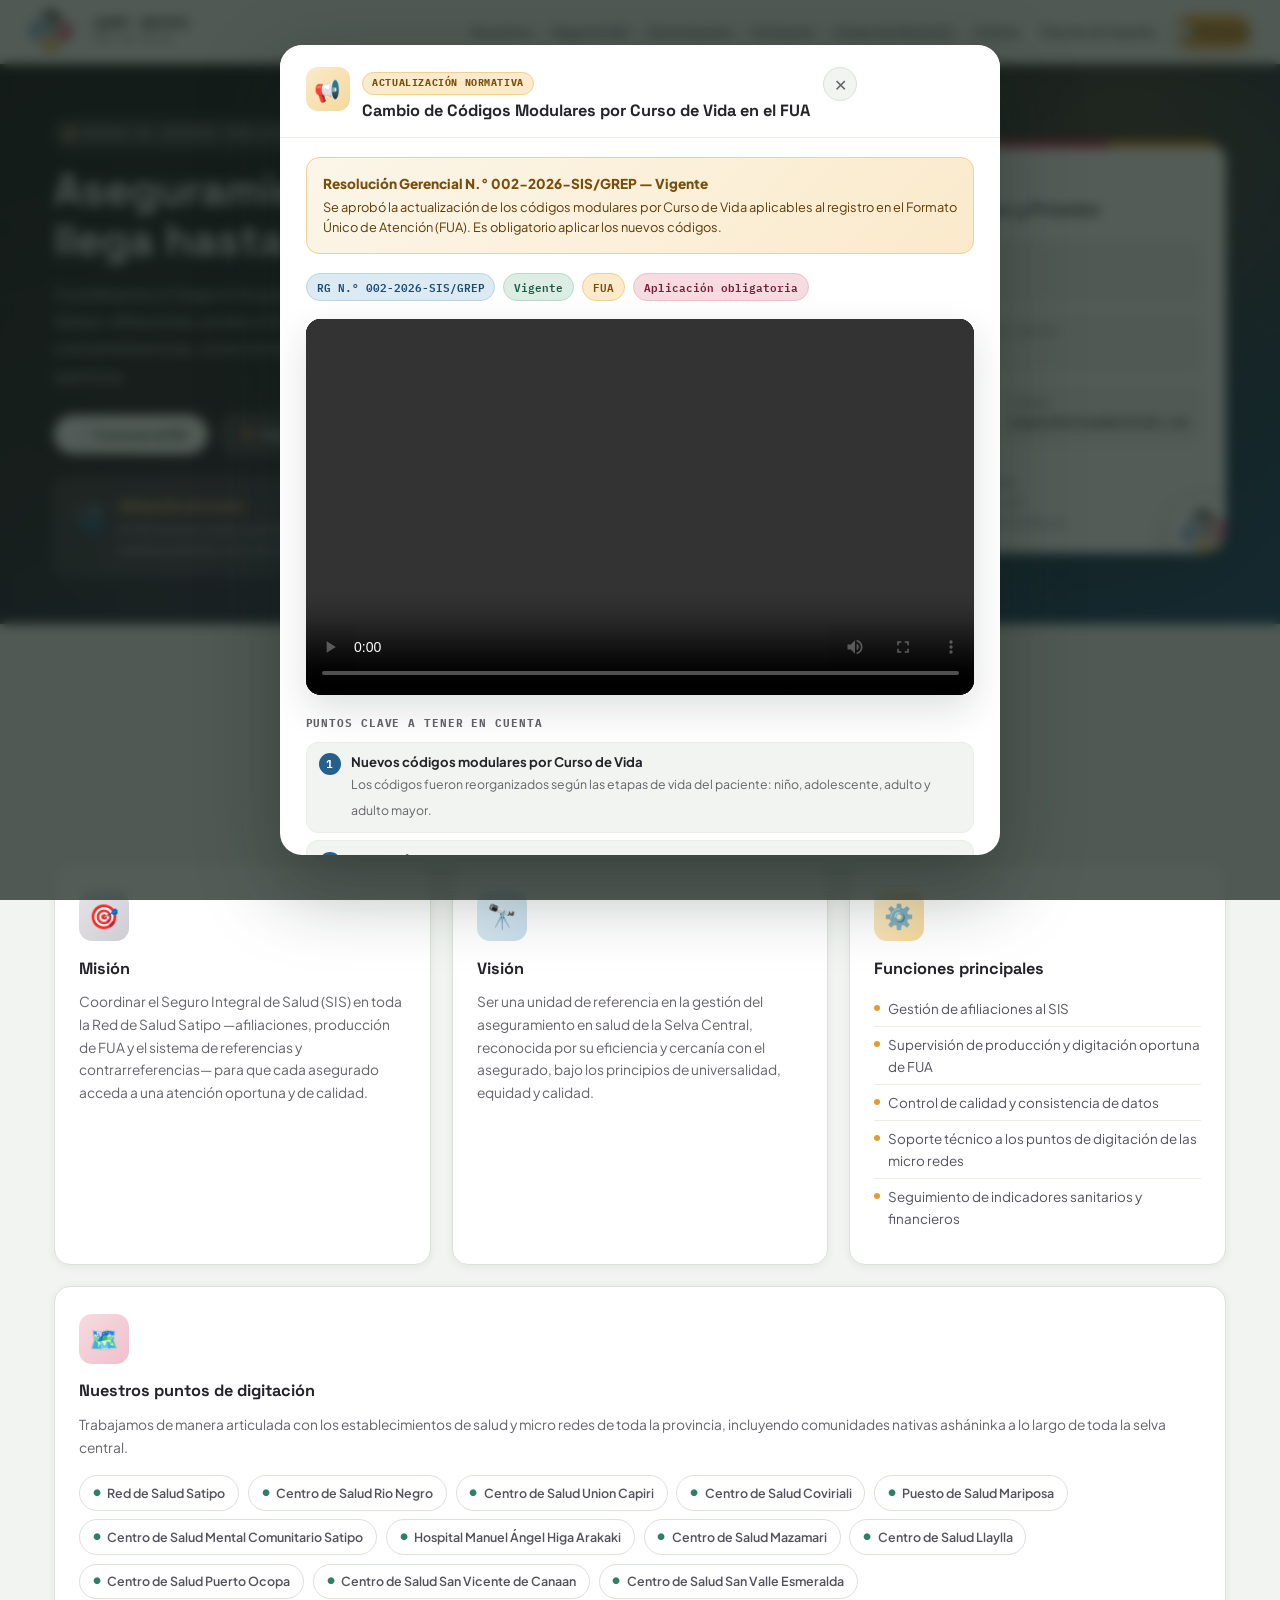
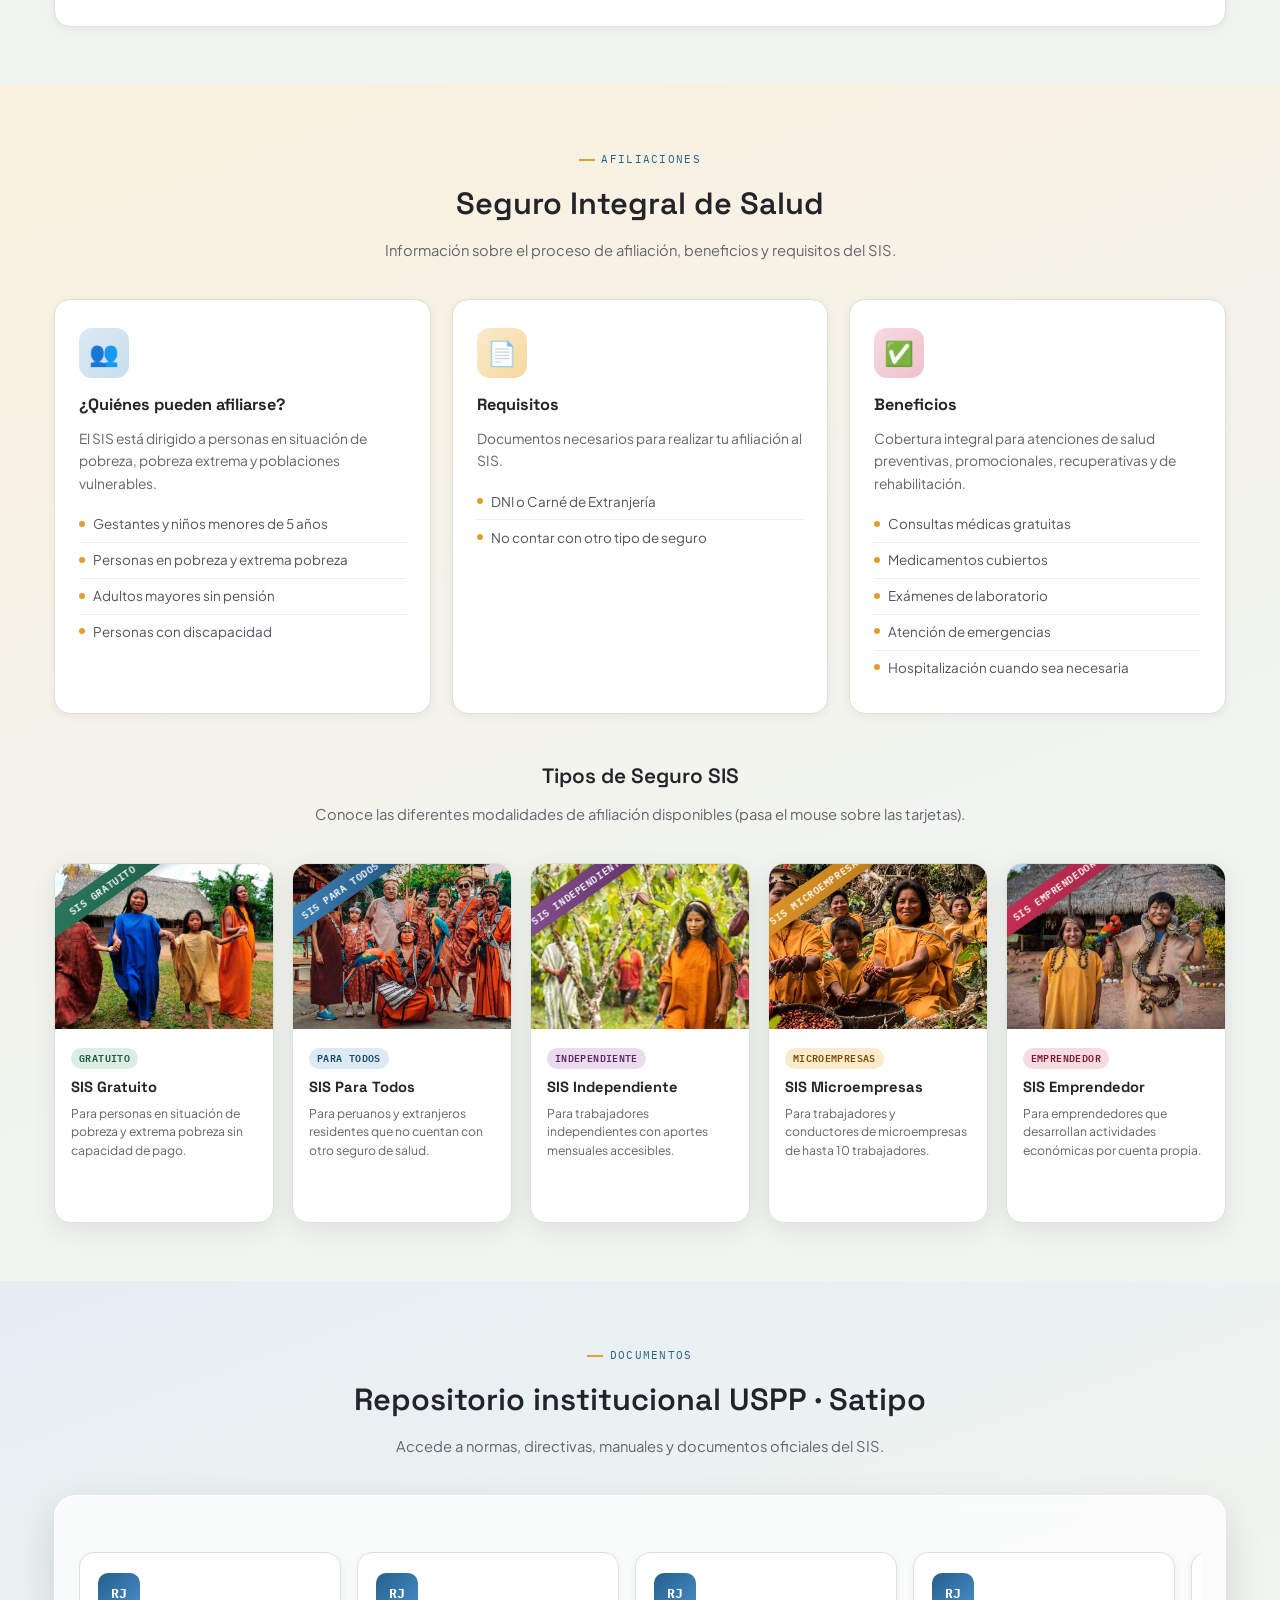
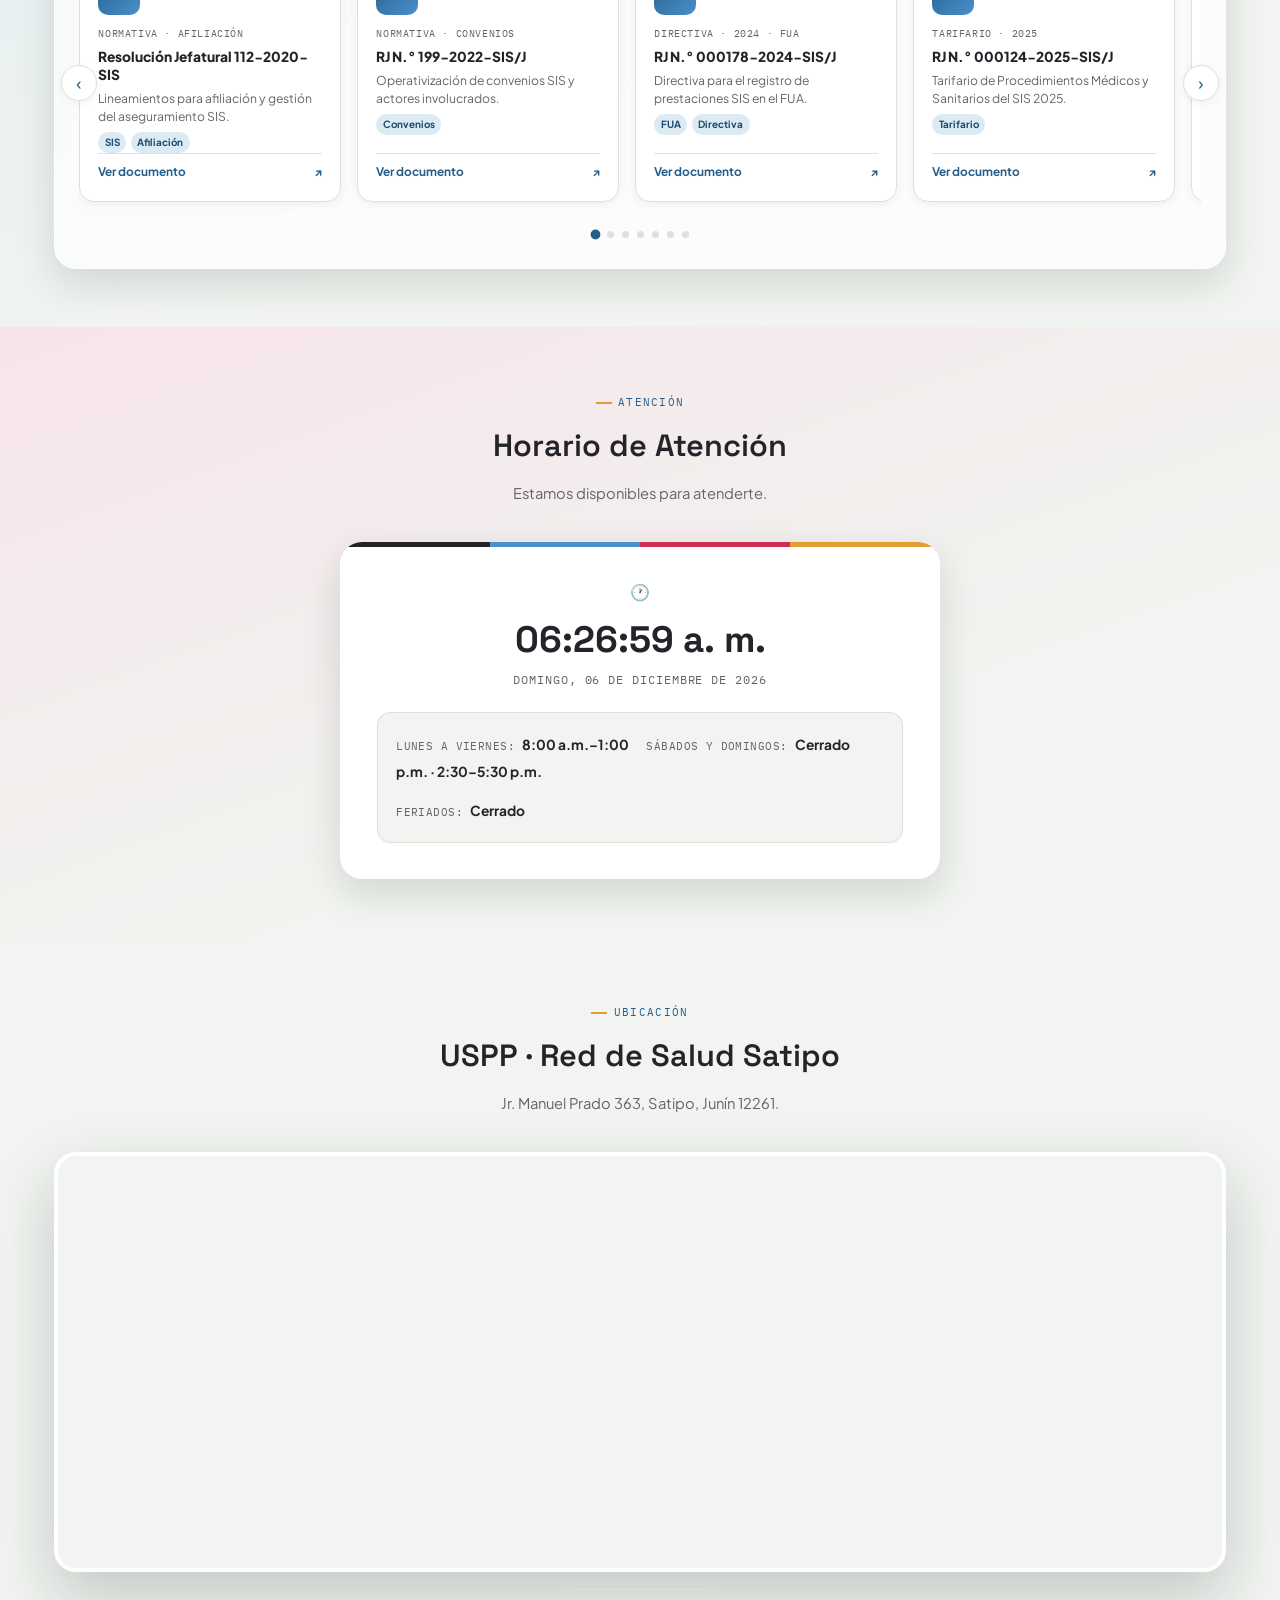
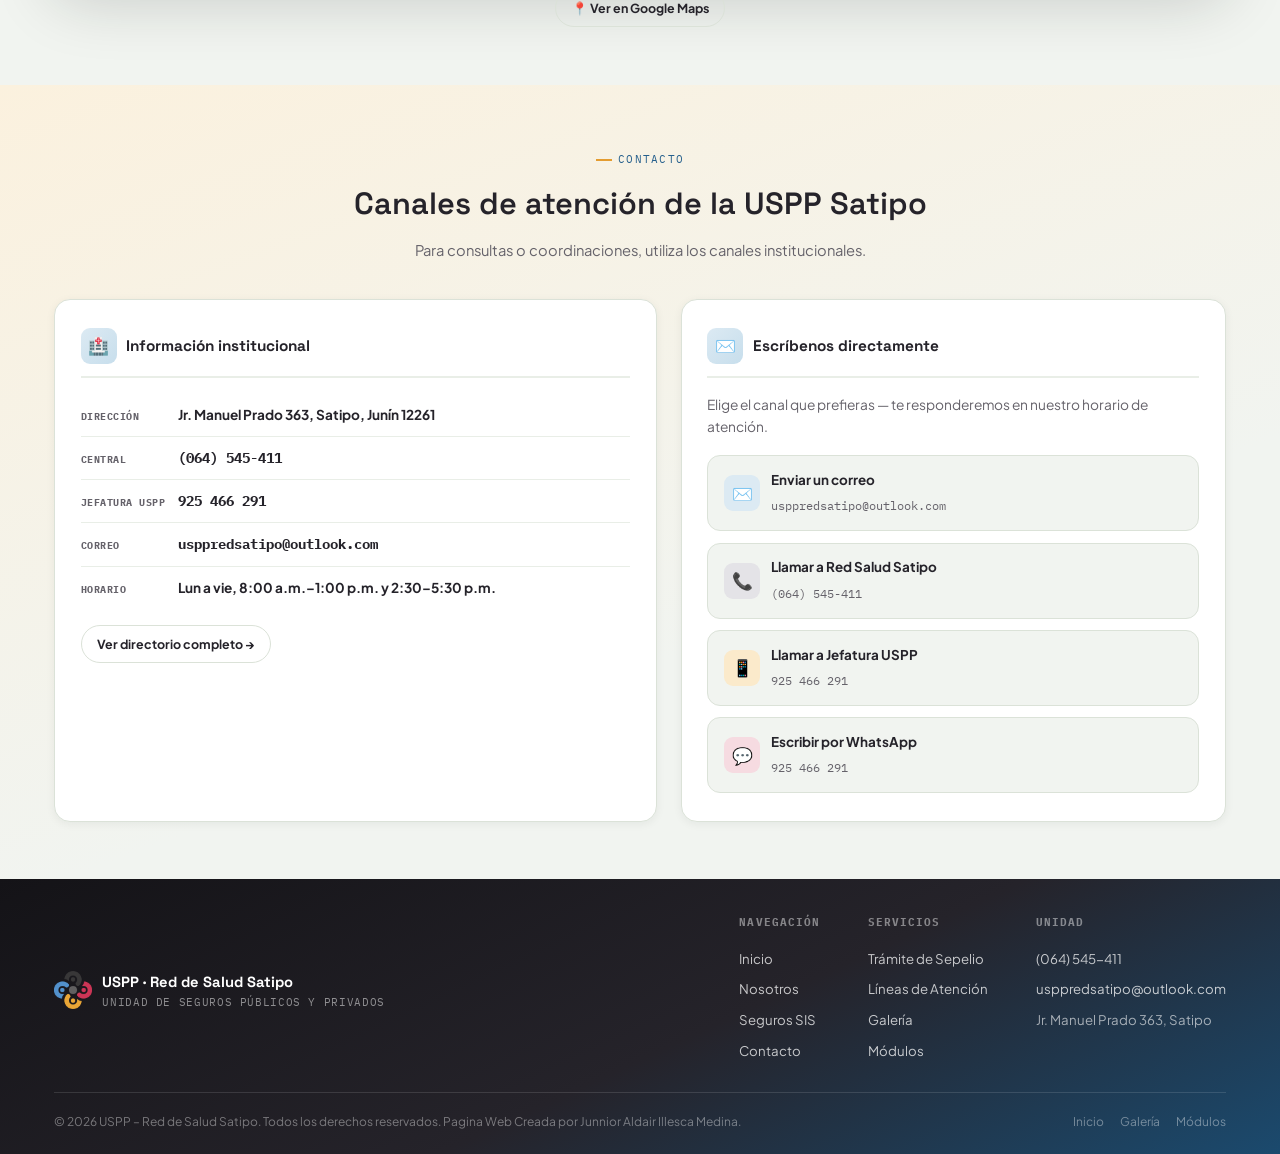
==== commit 48ffbaed: "Add files via upload" ====
--- a/index.html
+++ b/index.html
@@ -64,7 +64,7 @@
         </div>
         <div class="modal-detail-item">
           <div class="mdi-num">4</div>
-          <div class="mdi-text"><b>Soporte y consultas</b><span>Para dudas, comunícate con la USPP Satipo: <strong>USPPALDAIR@outlook.com</strong> o al 968 191 871.</span></div>
+          <div class="mdi-text"><b>Soporte y consultas</b><span>Para dudas, comunícate con la USPP Satipo: <strong>usppredsatipo@outlook.com</strong> o al 925 466 291.</span></div>
         </div>
       </div>
       <div class="modal-footer">
@@ -383,7 +383,7 @@
           <div class="contact-card-header"><div class="contact-card-icon">✉️</div><h3>Escríbenos directamente</h3></div>
           <p style="font-size:.86rem;color:var(--stone);line-height:1.6">Elige el canal que prefieras — te responderemos en nuestro horario de atención.</p>
           <div class="contact-quick">
-            <a class="quick-btn" href="mailto:USPPALDAIR@outlook.com?subject=Consulta%20USPP%20Satipo">
+            <a class="quick-btn" href="mailto:usppredsatipo@outlook.com?subject=Consulta%20USPP%20Satipo">
               <div class="quick-btn-icon" style="background:#DCEAF3">✉️</div>
               <div class="quick-btn-text"><b>Enviar un correo</b><span>usppredsatipo@outlook.com</span></div>
             </a>
@@ -395,7 +395,7 @@
               <div class="quick-btn-icon" style="background:#FBEACB">📱</div>
               <div class="quick-btn-text"><b>Llamar a Jefatura USPP</b><span>925 466 291</span></div>
             </a>
-            <a class="quick-btn" href="https://wa.me/519254662911" target="_blank" rel="noopener">
+            <a class="quick-btn" href="https://wa.me/51925466291" target="_blank" rel="noopener">
               <div class="quick-btn-icon" style="background:#F6DBE1">💬</div>
               <div class="quick-btn-text"><b>Escribir por WhatsApp</b><span>925 466 291</span></div>
             </a>
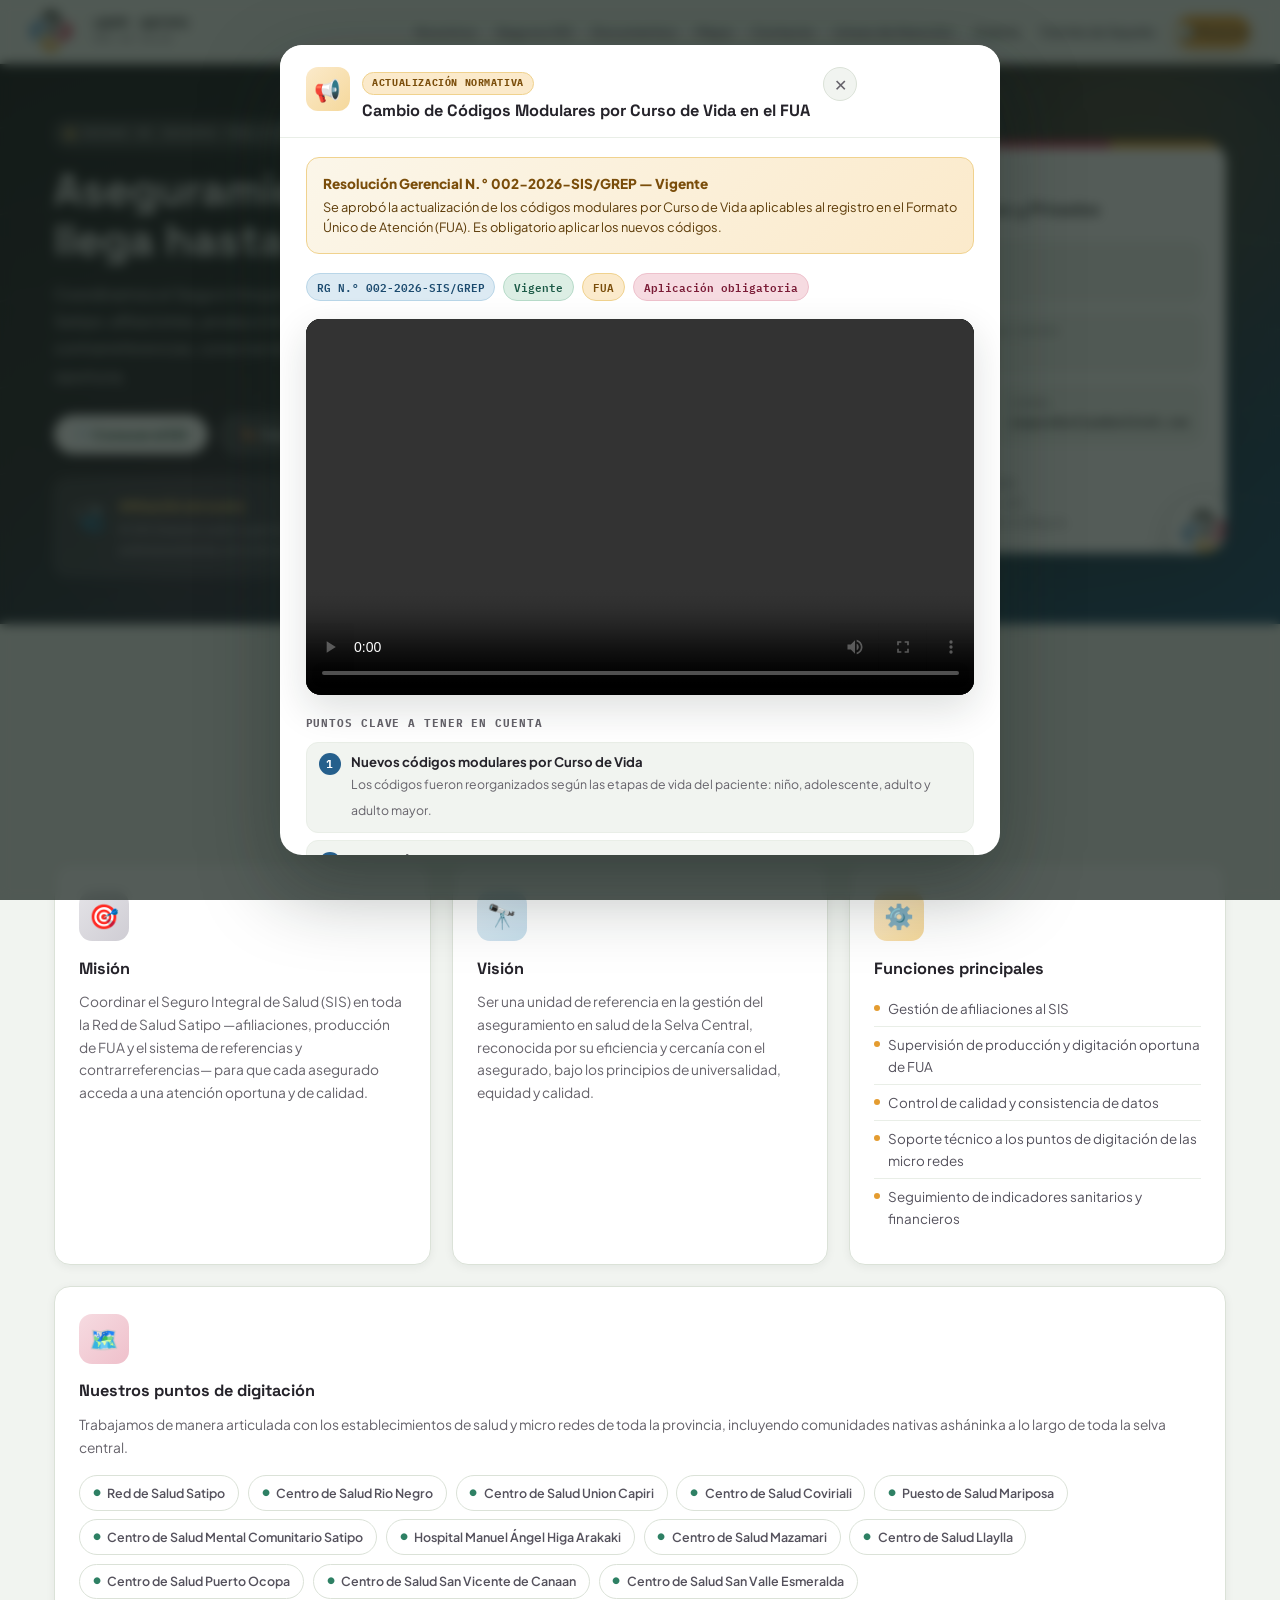
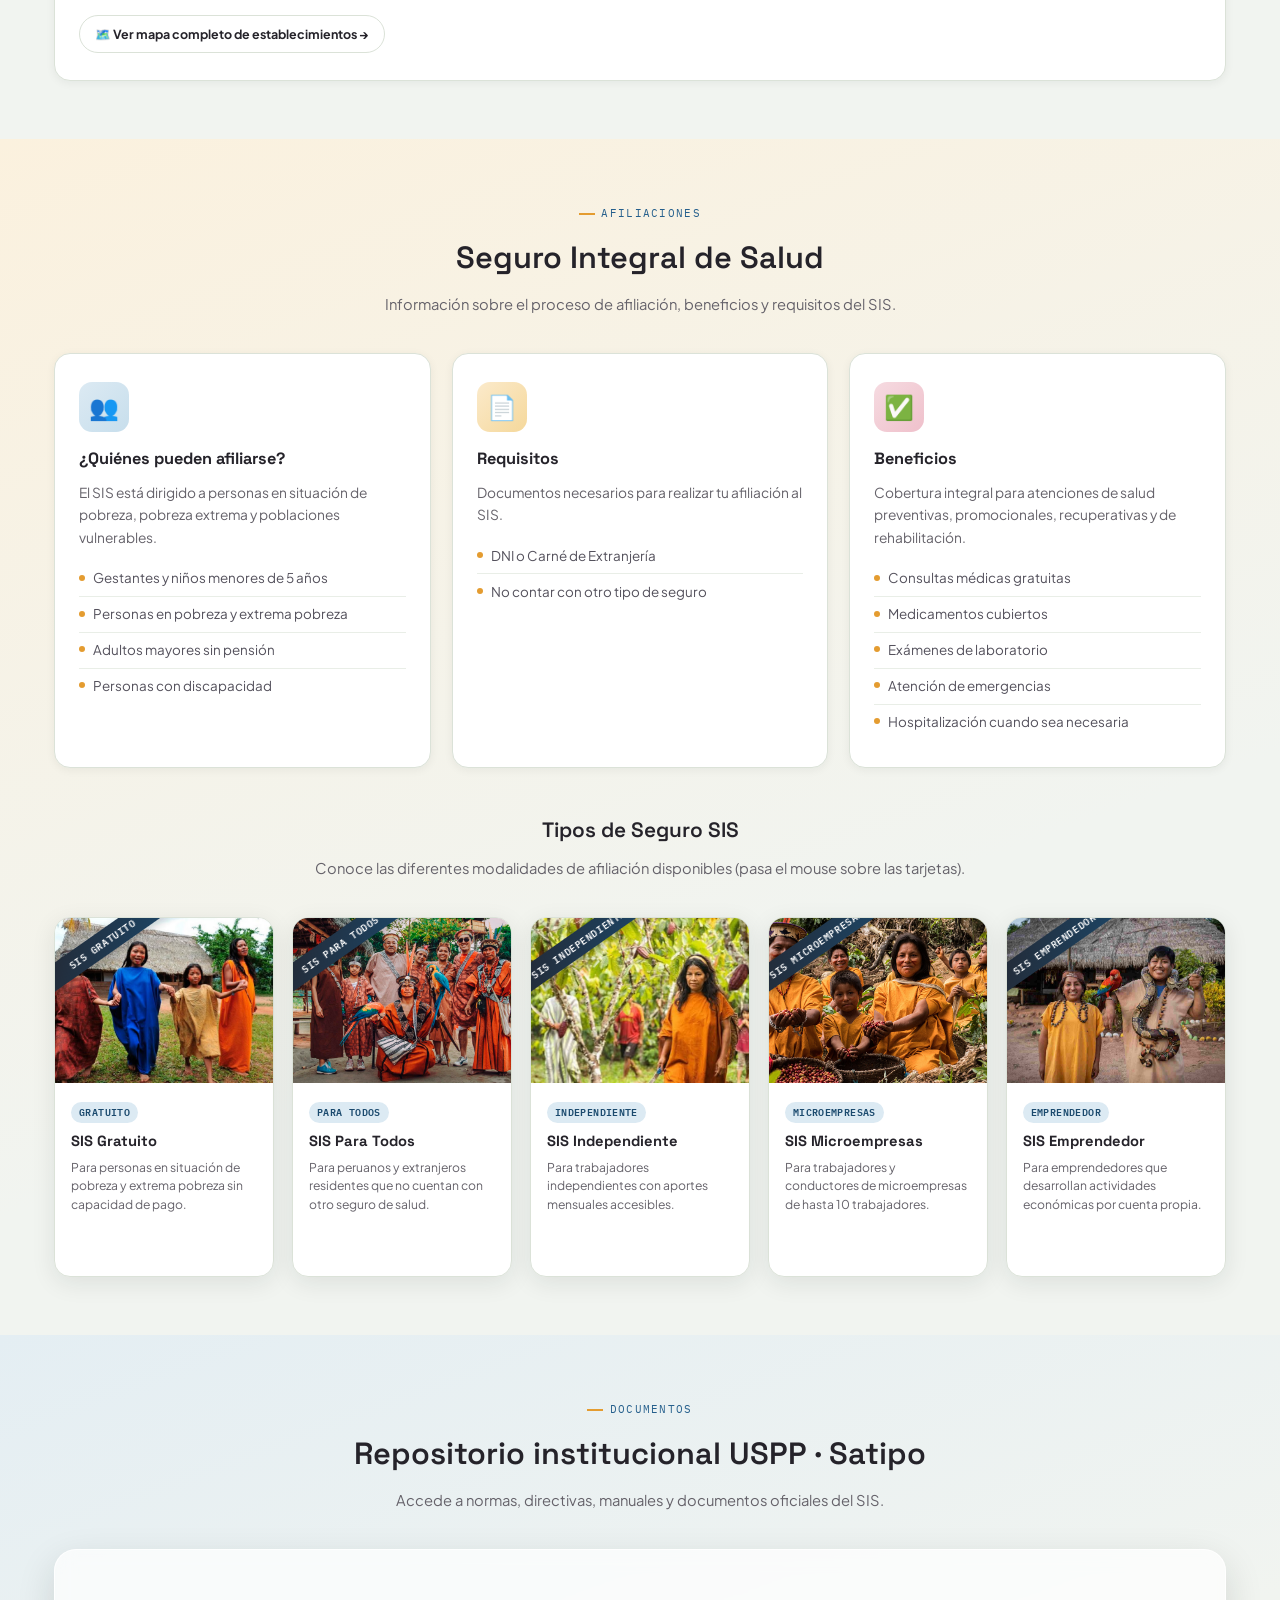
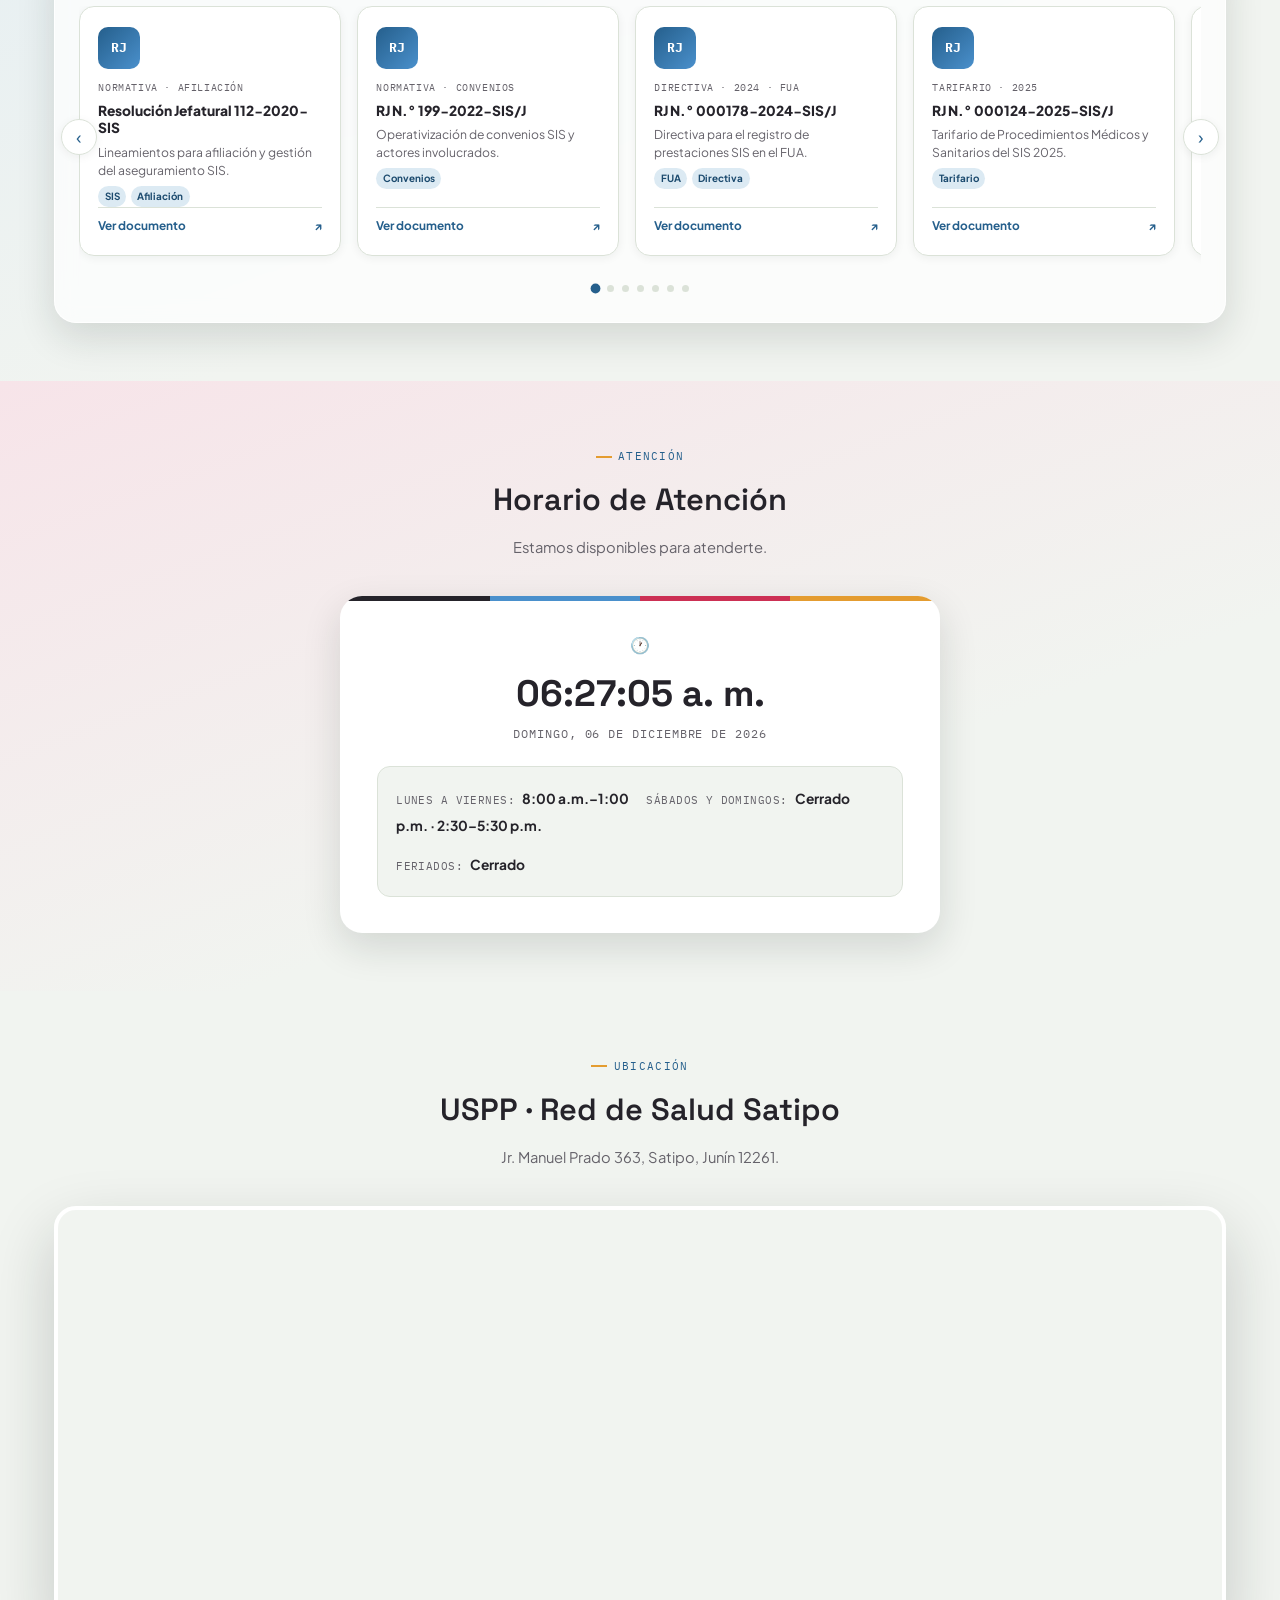
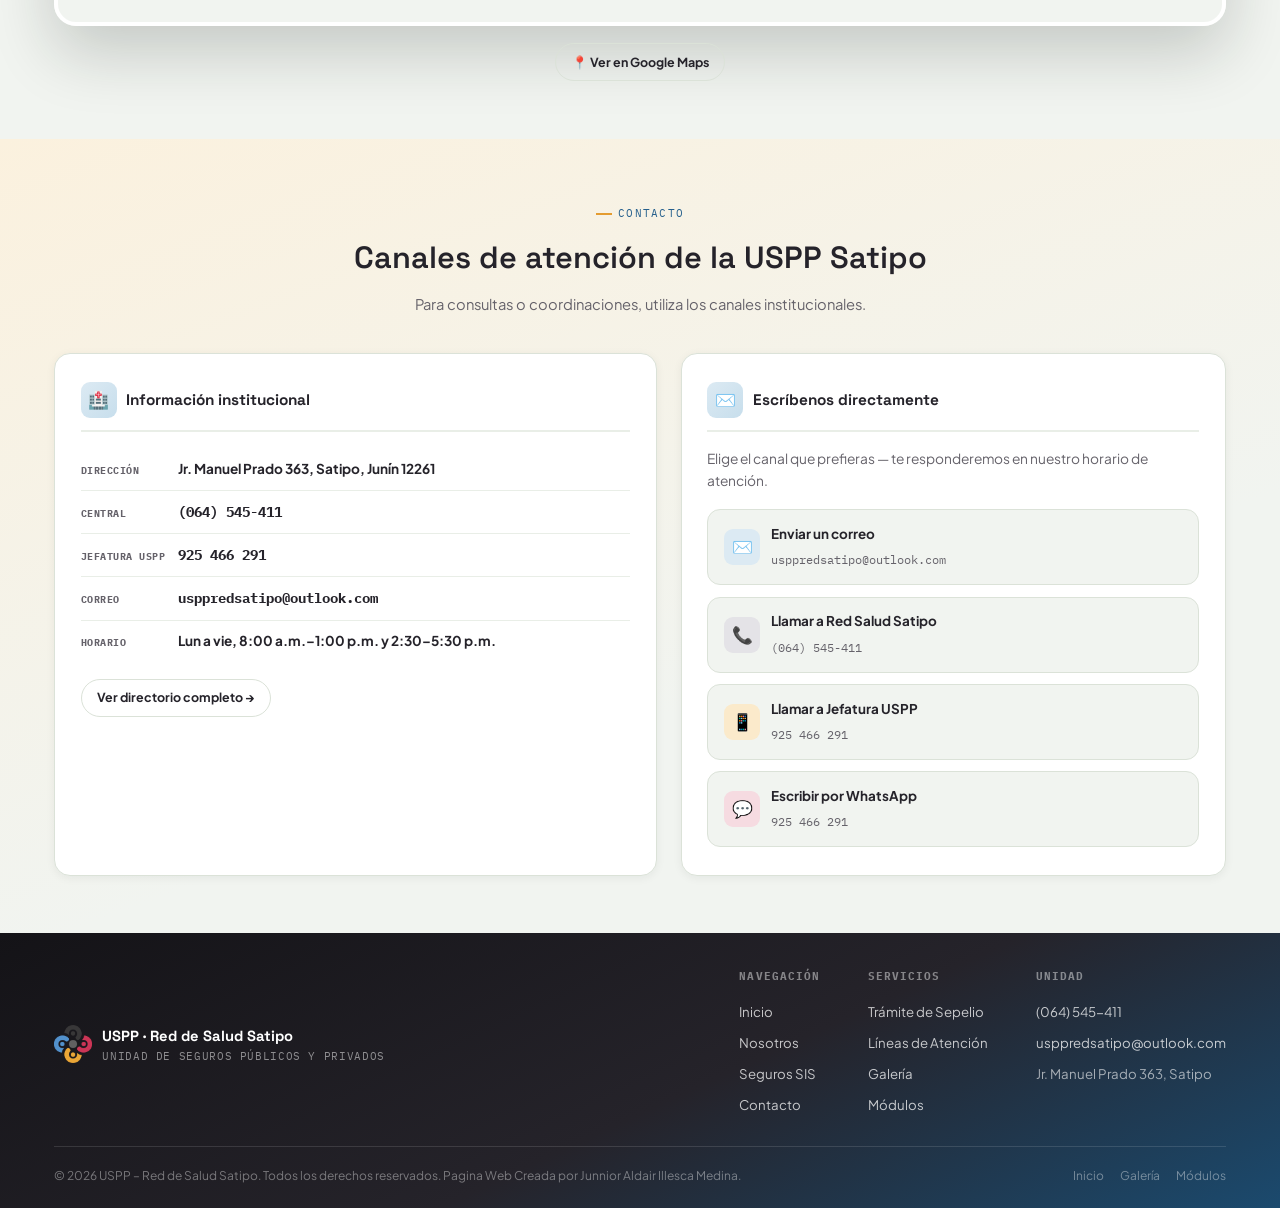
==== commit 46881de7: "all" ====
--- a/index.html
+++ b/index.html
@@ -87,6 +87,7 @@
       <a href="#nosotros">Nosotros</a>
       <a href="#seguros">Seguros SIS</a>
       <a href="#documentos">Documentos</a>
+      <a href="mapa.html">Mapa</a>
       <a href="#contacto">Contacto</a>
       <a href="lineas-atencion.html">Líneas de Atención</a>
       <a href="galeria.html">Galería</a>
@@ -103,6 +104,7 @@
   <a href="#nosotros">Nosotros</a>
   <a href="#seguros">Seguros SIS</a>
   <a href="#documentos">Documentos</a>
+      <a href="mapa.html">Mapa</a>
   <a href="#contacto">Contacto</a>
   <a href="lineas-atencion.html">Líneas de Atención</a>
   <a href="galeria.html">Galería</a>
@@ -206,6 +208,7 @@
 	  <span class="territory-chip">Centro de Salud San Vicente de Canaan</span>
 	  <span class="territory-chip">Centro de Salud San Valle Esmeralda</span>
         </div>
+        <a href="mapa.html" class="btn btn-outline btn-sm mt-2">🗺️ Ver mapa completo de establecimientos →</a>
       </div>
     </div>
   </section>
--- a/assets/css/styles.css
+++ b/assets/css/styles.css
@@ -245,32 +245,17 @@
 .sis-flip-card:hover .sis-flip-inner,.sis-flip-card:focus-within .sis-flip-inner{transform:rotateY(180deg)}
 .sis-flip-front,.sis-flip-back{position:absolute;inset:0;backface-visibility:hidden;border-radius:16px;overflow:hidden;border:1px solid var(--border);box-shadow:var(--shadow)}
 .sis-flip-front{background:var(--surface)}
-.sis-flip-back{transform:rotateY(180deg);display:flex;flex-direction:column;justify-content:center;padding:1.4rem}
+.sis-flip-back{transform:rotateY(180deg);display:flex;flex-direction:column;justify-content:center;padding:1.4rem;background:linear-gradient(150deg,#18171B 0%,var(--ink) 45%,var(--river-deep) 100%)}
 .sis-img{width:100%;height:165px;object-fit:cover;display:block}
 .sis-body{padding:.9rem 1rem}
-.sis-badge{display:inline-block;padding:.16rem .5rem;border-radius:999px;font-family:'IBM Plex Mono',monospace;font-size:.6rem;font-weight:600;text-transform:uppercase;margin-bottom:.4rem;letter-spacing:.04em}
+.sis-badge{display:inline-block;padding:.16rem .5rem;border-radius:999px;font-family:'IBM Plex Mono',monospace;font-size:.6rem;font-weight:600;text-transform:uppercase;margin-bottom:.4rem;letter-spacing:.04em;background:#DCEAF3;color:#1B4A6E}
 .sis-title{font-family:'Space Grotesk',sans-serif;font-size:.92rem;font-weight:700;color:var(--ink);margin-bottom:.3rem}
 .sis-desc{font-size:.76rem;color:var(--stone);line-height:1.5}
 .sis-flip-back h4{font-size:.92rem;color:#fff;margin-bottom:.75rem;font-weight:700;font-family:'Space Grotesk',sans-serif}
 .sis-flip-back li{padding:.34rem 0;color:rgba(255,255,255,.88);font-size:.78rem;display:flex;align-items:center;gap:.4rem;border-bottom:1px solid rgba(255,255,255,.12)}
 .sis-flip-back li:last-child{border:none}
 .sis-flip-back li::before{content:"✓";font-weight:800;color:#F4C868}
-.sis-ribbon{position:absolute;top:14px;left:-58px;width:210px;text-align:center;padding:4px 0;font-family:'IBM Plex Mono',monospace;font-size:.6rem;font-weight:600;letter-spacing:.06em;text-transform:uppercase;color:#fff;transform:rotate(-35deg);z-index:10;box-shadow:0 3px 10px rgba(0,0,0,.2)}
-[data-variant="gratuito"] .sis-badge{background:#DCEEE4;color:#1C5A47}
-[data-variant="gratuito"] .sis-ribbon{background:linear-gradient(135deg,#2E8064,#1C5A47)}
-[data-variant="gratuito"] .sis-flip-back{background:linear-gradient(135deg,#1C5A47,#123B2F)}
-[data-variant="paratodos"] .sis-badge{background:#DCEAF3;color:#1B4A6E}
-[data-variant="paratodos"] .sis-ribbon{background:linear-gradient(135deg,#4A90CC,#1B4A6E)}
-[data-variant="paratodos"] .sis-flip-back{background:linear-gradient(135deg,#1B4A6E,#0F3552)}
-[data-variant="independiente"] .sis-badge{background:#EADCEE;color:#5B2A63}
-[data-variant="independiente"] .sis-ribbon{background:linear-gradient(135deg,#8E5C97,#5B2A63)}
-[data-variant="independiente"] .sis-flip-back{background:linear-gradient(135deg,#5B2A63,#3B1A41)}
-[data-variant="microempresas"] .sis-badge{background:#FBEACB;color:#7A4D0A}
-[data-variant="microempresas"] .sis-ribbon{background:linear-gradient(135deg,#E49C30,#B87615)}
-[data-variant="microempresas"] .sis-flip-back{background:linear-gradient(135deg,#8A5A10,#5C3B08)}
-[data-variant="emprendedor"] .sis-badge{background:#F6DBE1;color:#7A1B36}
-[data-variant="emprendedor"] .sis-ribbon{background:linear-gradient(135deg,#CC3054,#A02748)}
-[data-variant="emprendedor"] .sis-flip-back{background:linear-gradient(135deg,#8A1E38,#5C1226)}
+.sis-ribbon{position:absolute;top:14px;left:-58px;width:210px;text-align:center;padding:4px 0;font-family:'IBM Plex Mono',monospace;font-size:.6rem;font-weight:600;letter-spacing:.06em;text-transform:uppercase;color:#fff;transform:rotate(-35deg);z-index:10;box-shadow:0 3px 10px rgba(0,0,0,.2);background:linear-gradient(135deg,var(--ink),var(--river-deep))}
 
 /* ===================== DOCUMENTOS SLIDER ===================== */
 .doc-section{background:rgba(255,255,255,.7);backdrop-filter:blur(10px);border:1px solid rgba(255,255,255,.85);border-radius:var(--radius-lg);padding:1.9rem 1.5rem;box-shadow:var(--shadow-md)}
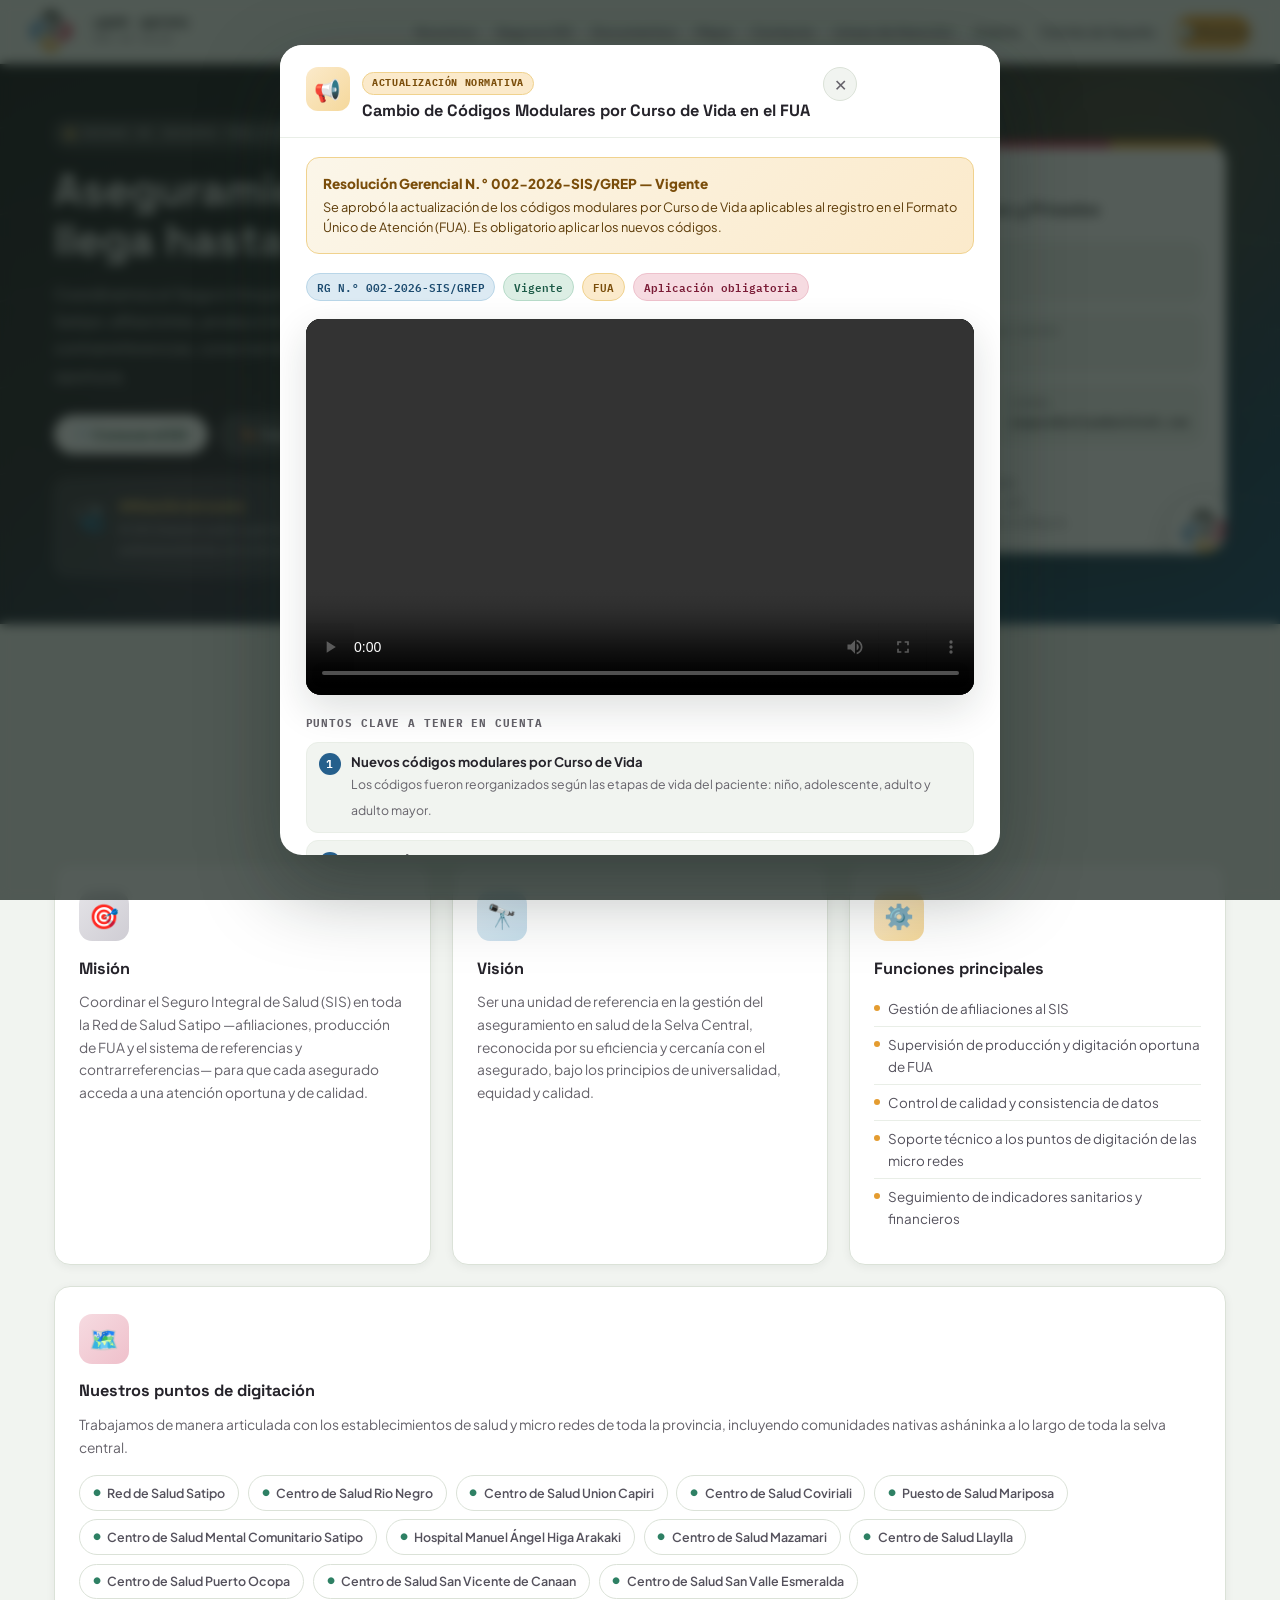
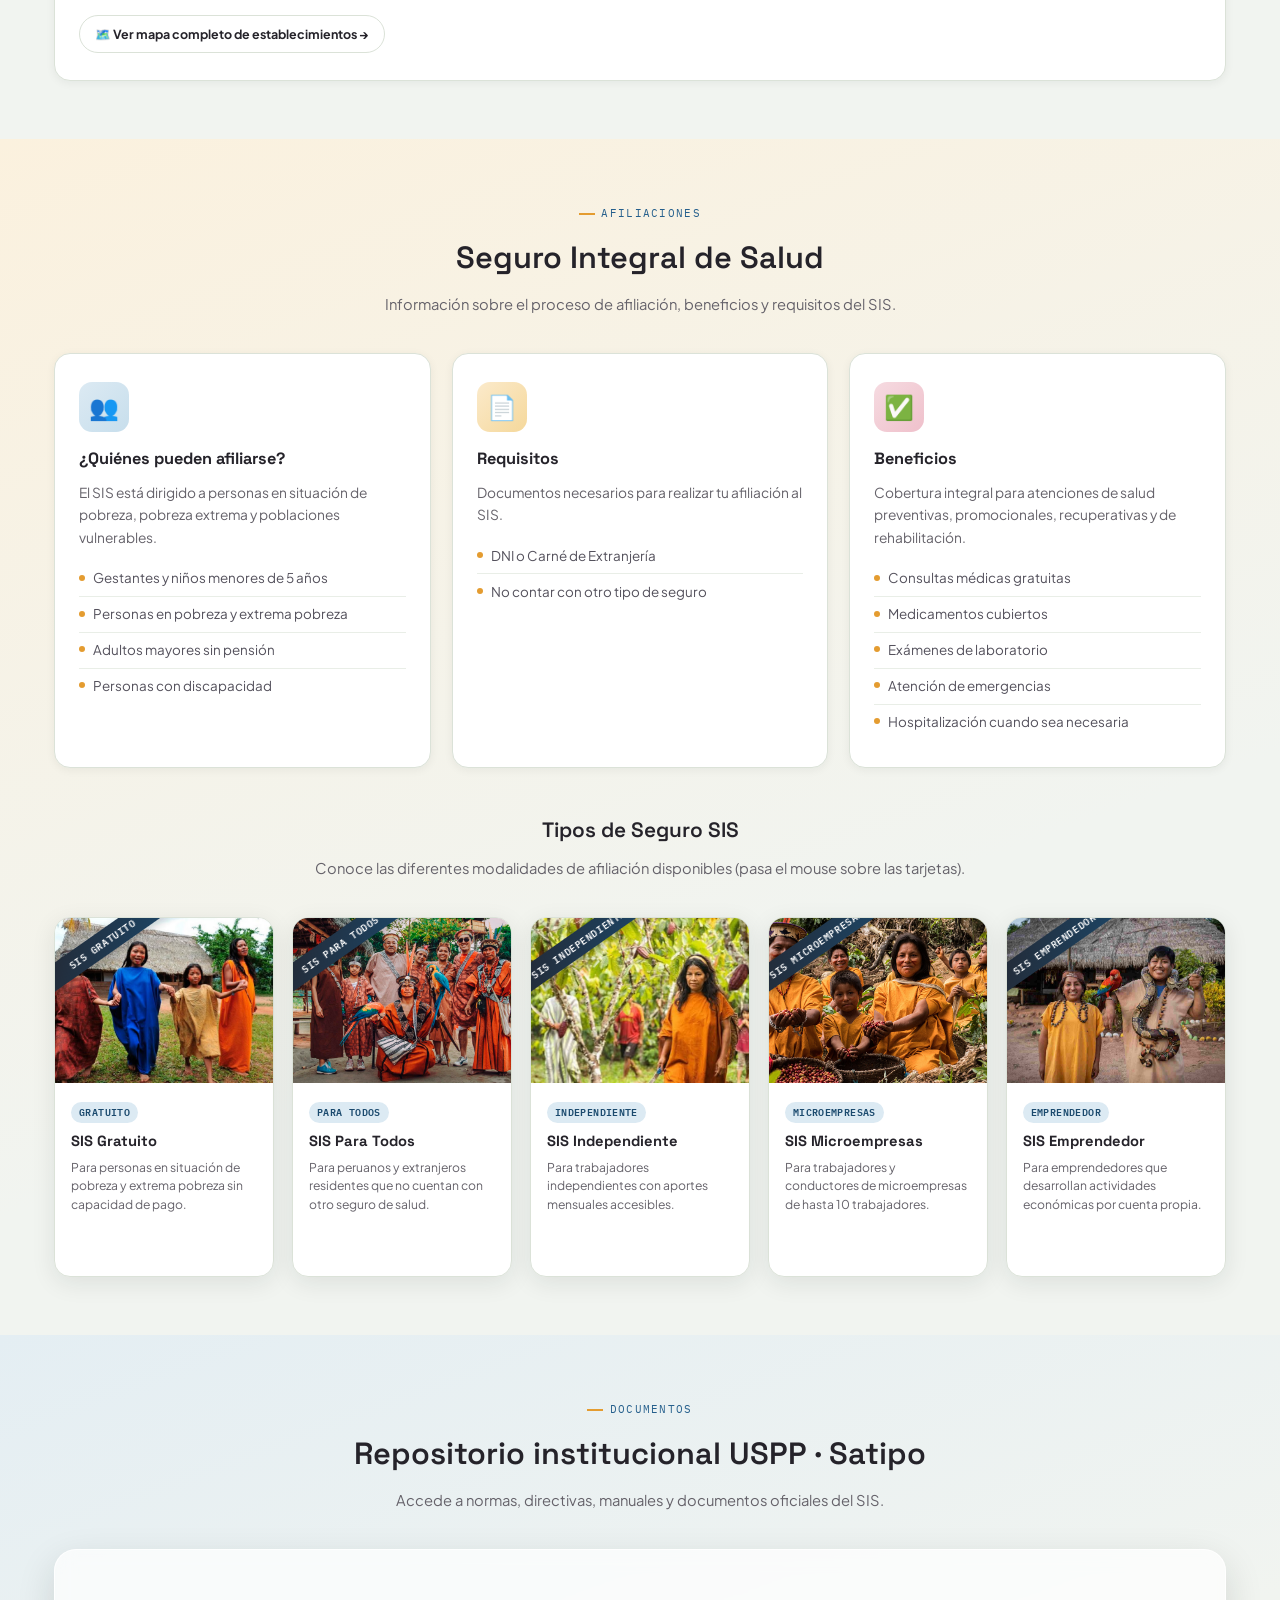
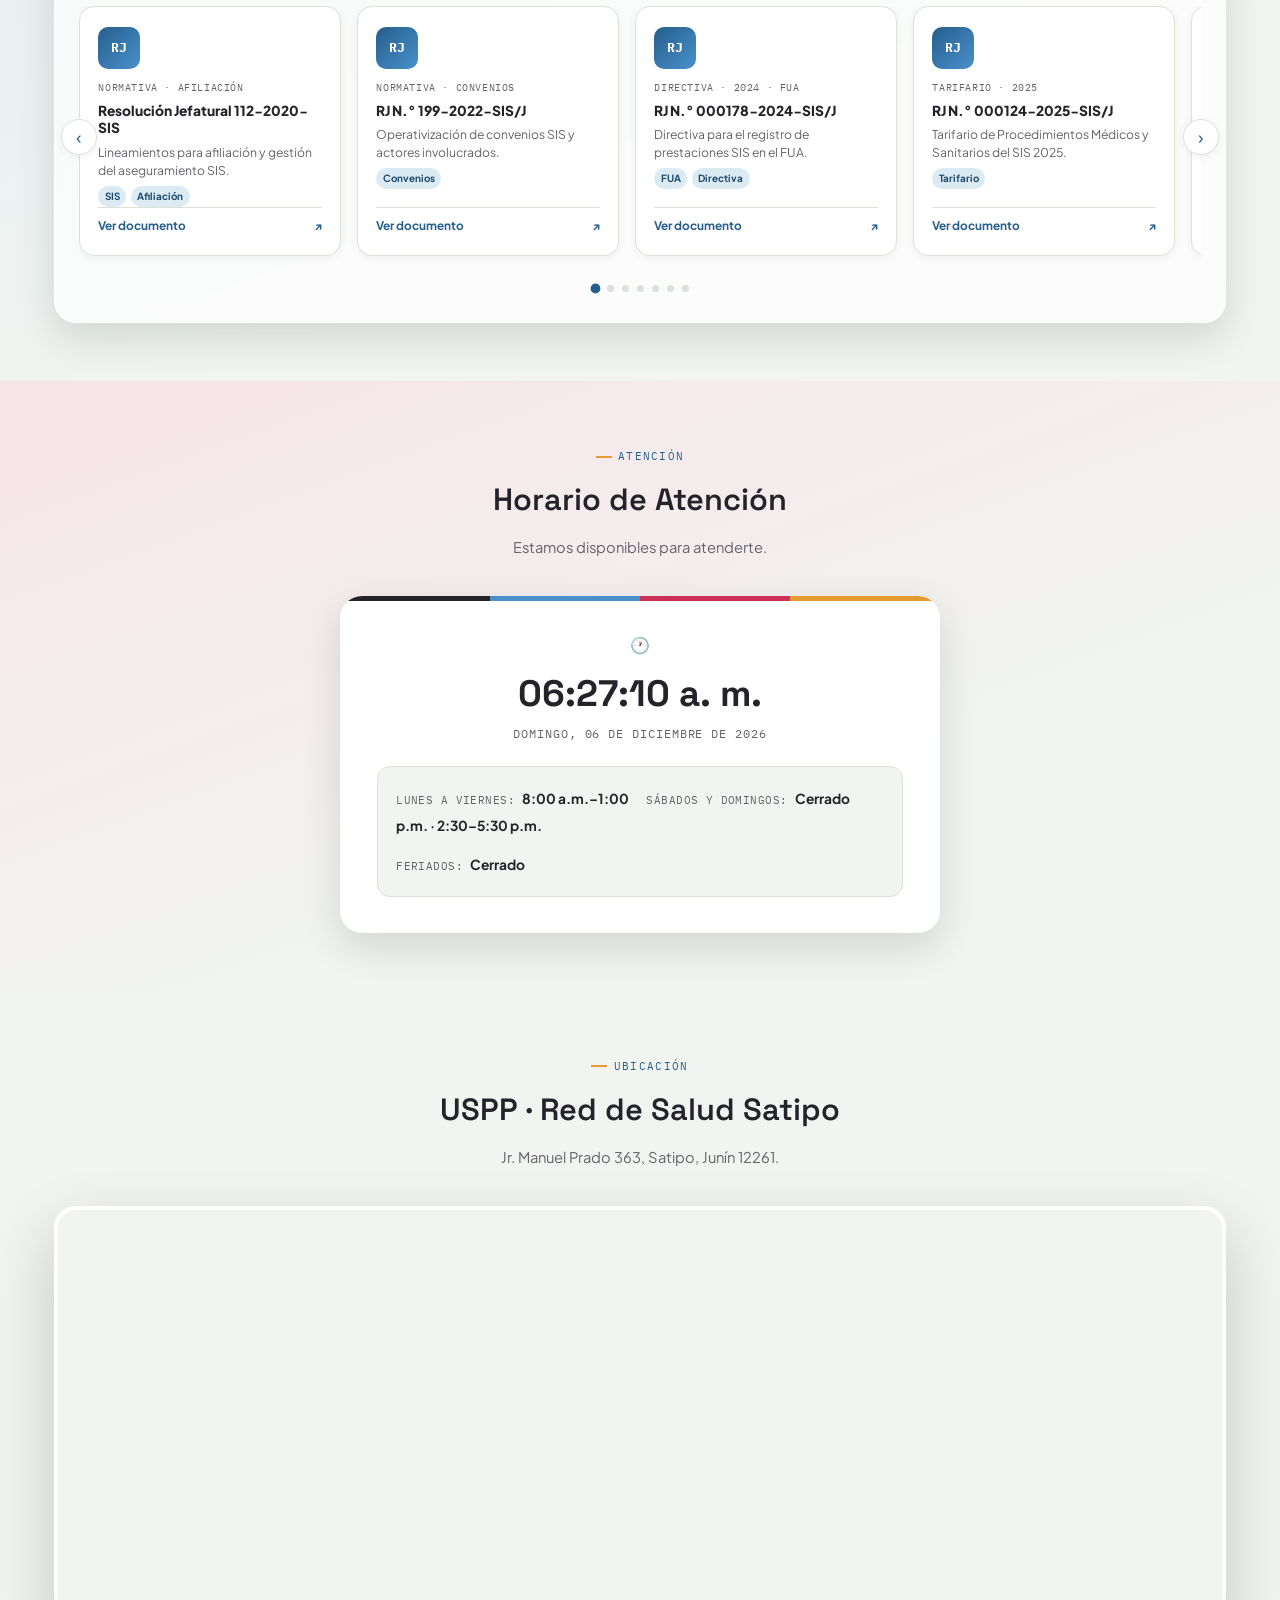
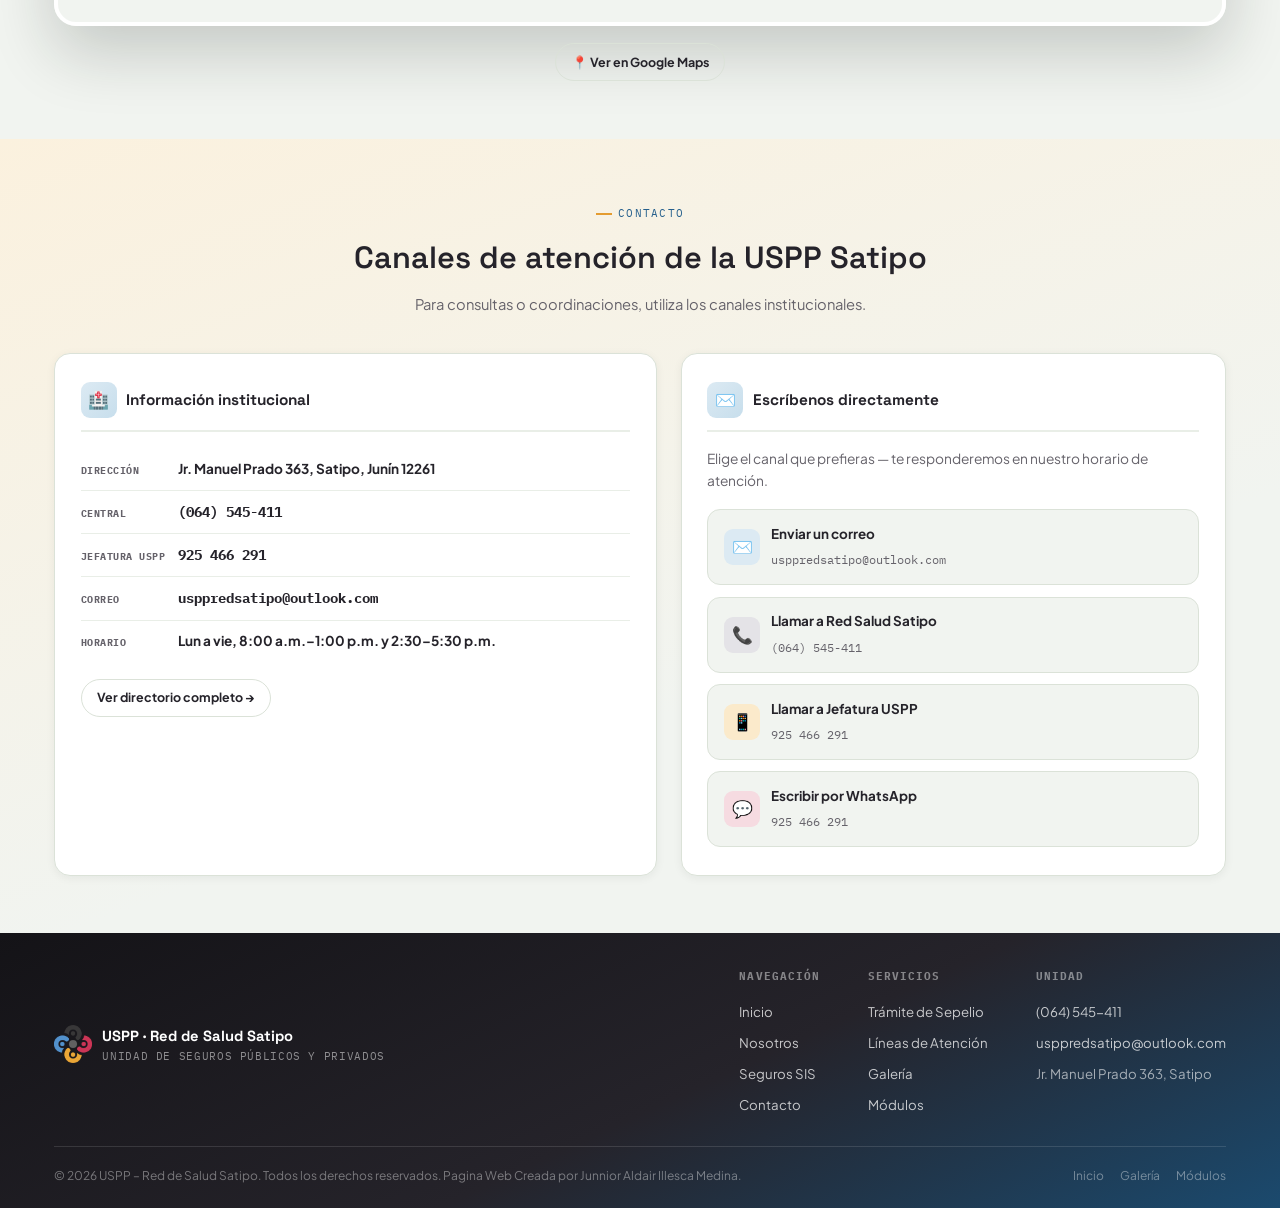
==== commit 75d66450: "Add files via upload" ====
--- a/index.html
+++ b/index.html
@@ -87,7 +87,7 @@
       <a href="#nosotros">Nosotros</a>
       <a href="#seguros">Seguros SIS</a>
       <a href="#documentos">Documentos</a>
-      <a href="mapa.html">Mapa</a>
+      <a href="https://aldixi2.github.io/AFIL_MAP/">Mapa</a>
       <a href="#contacto">Contacto</a>
       <a href="lineas-atencion.html">Líneas de Atención</a>
       <a href="galeria.html">Galería</a>
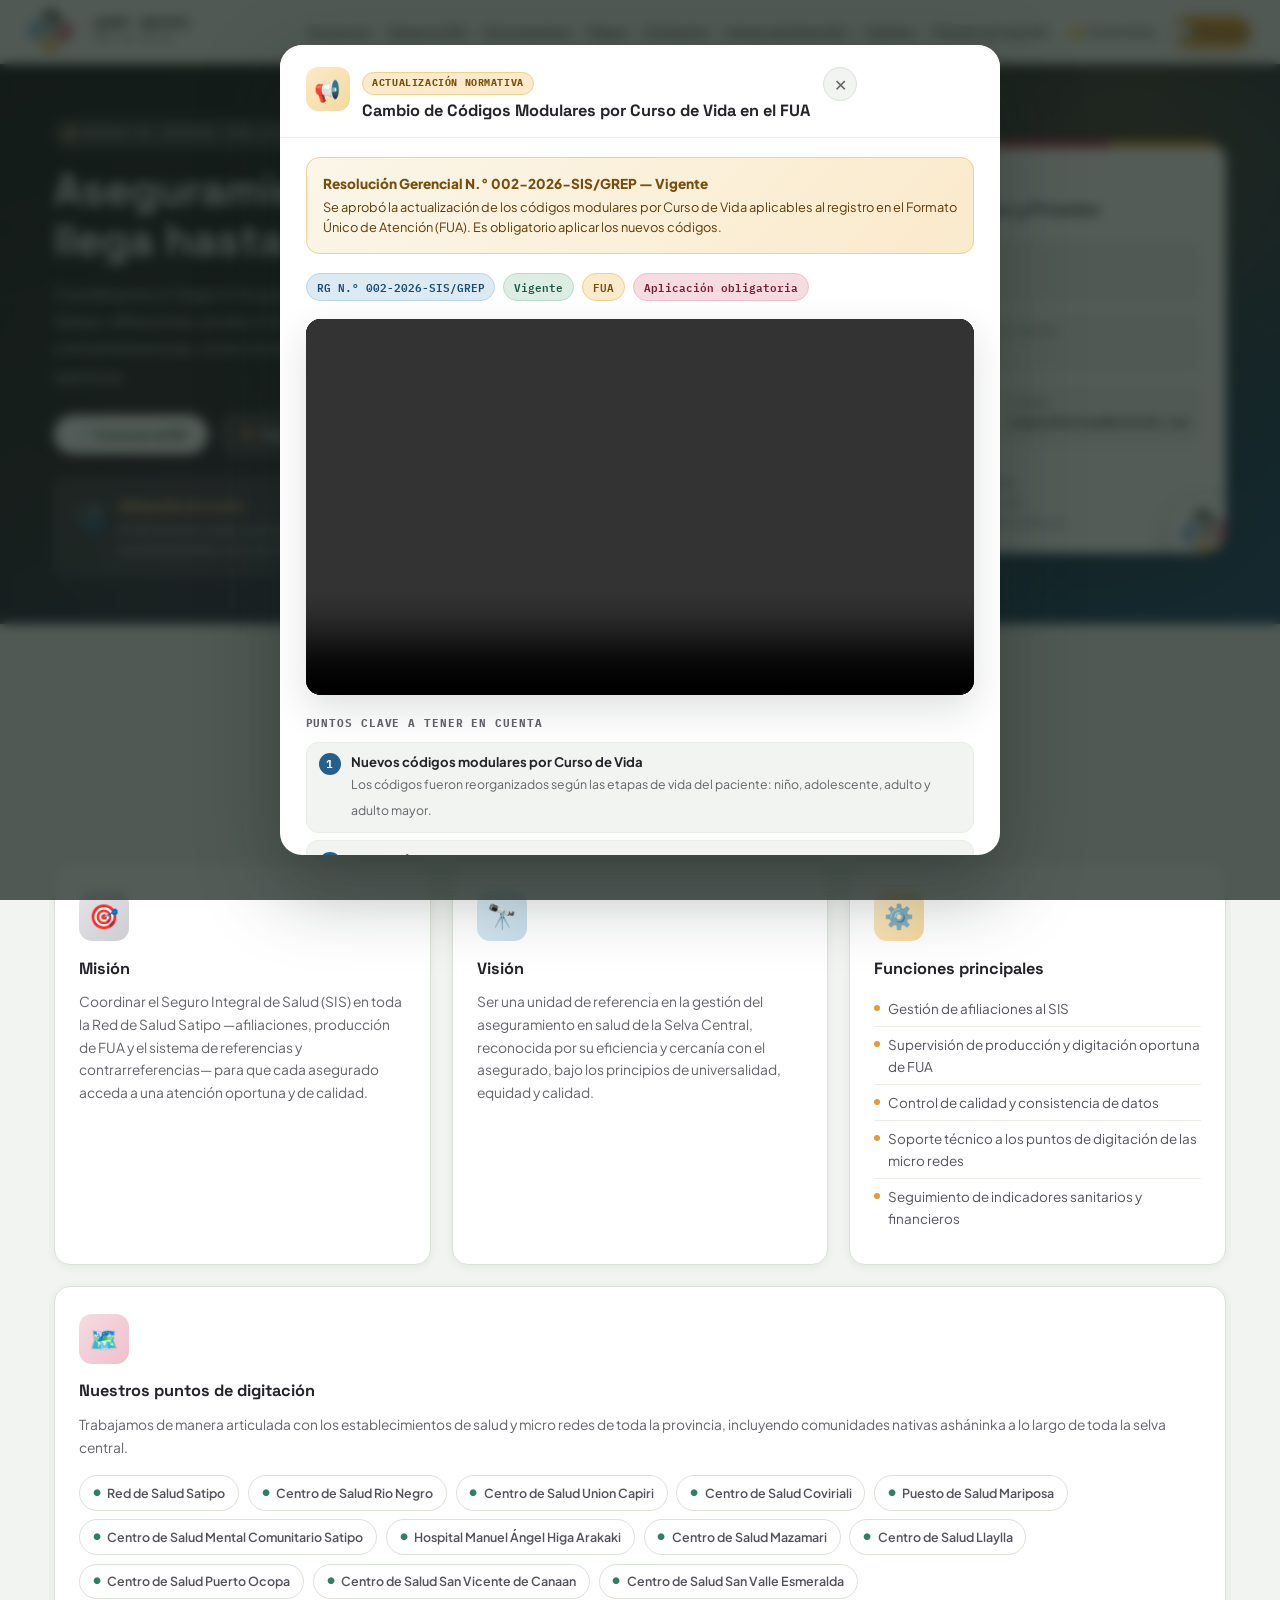
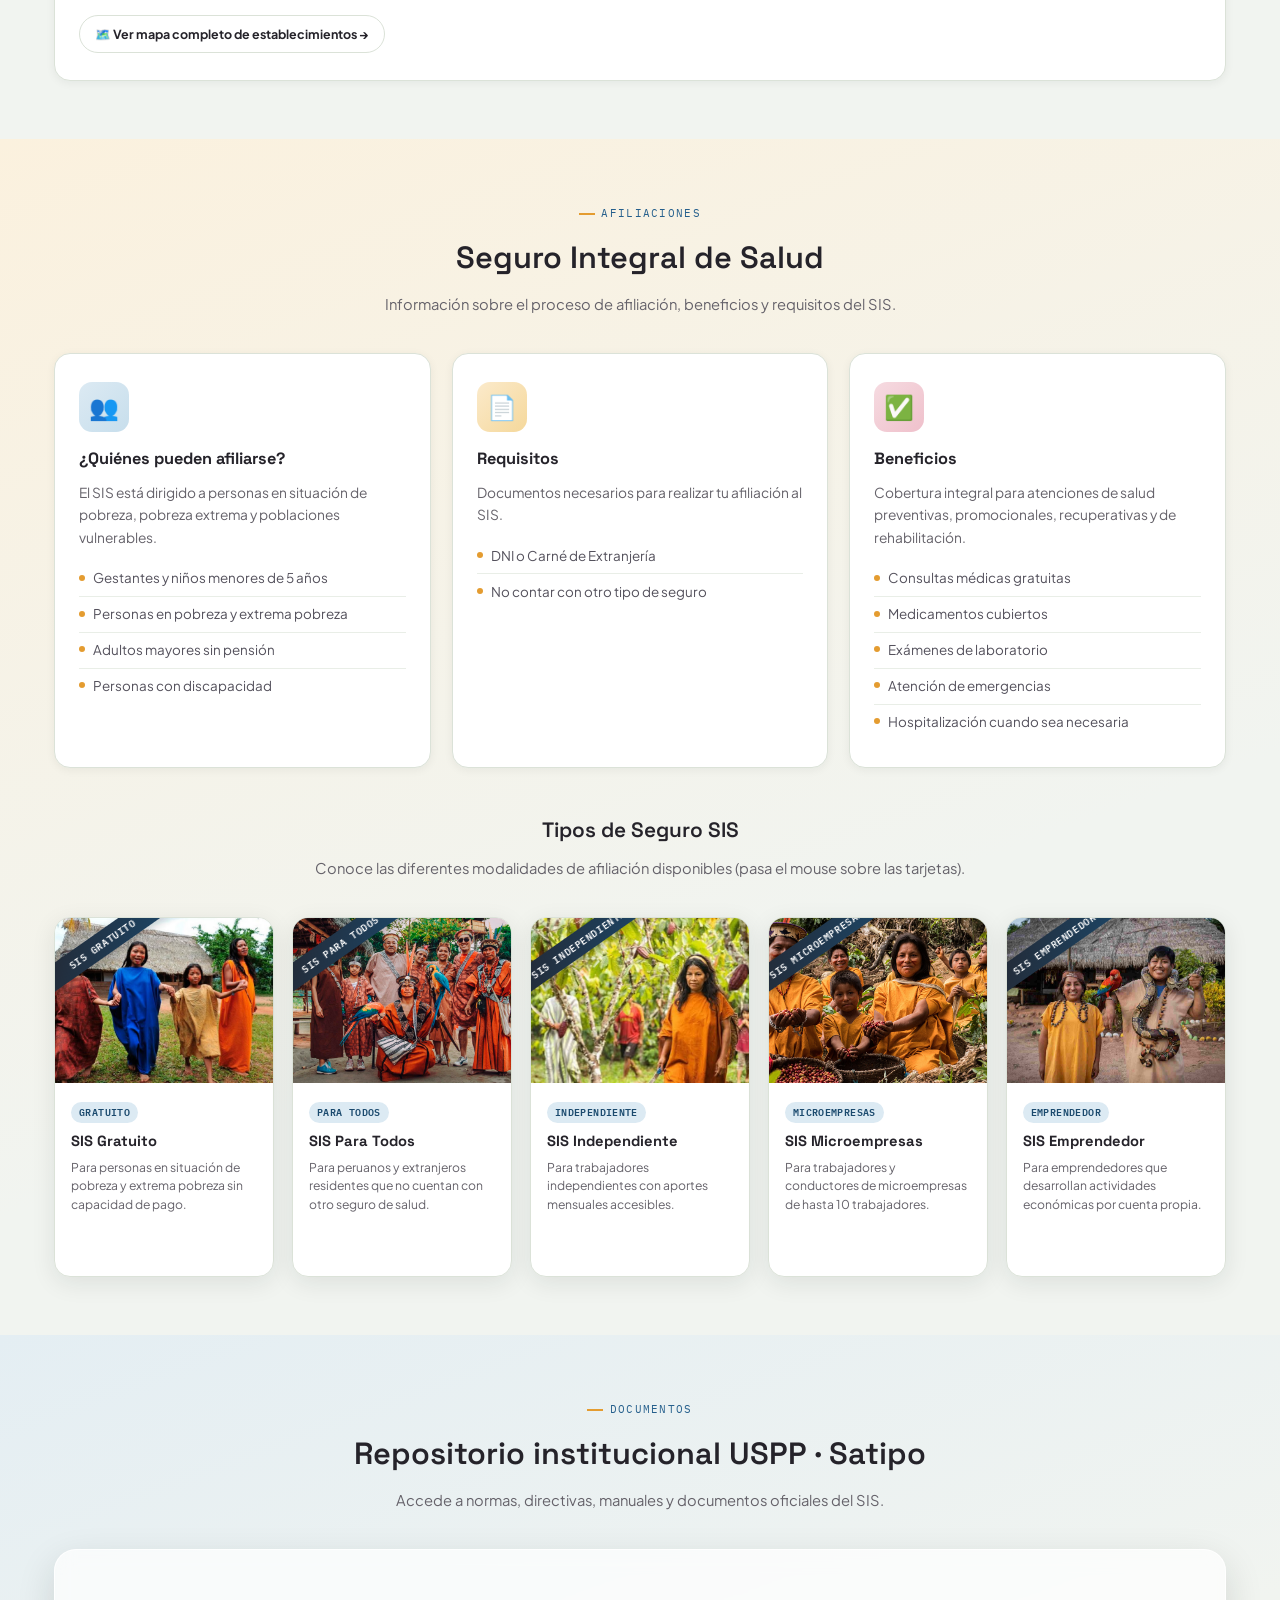
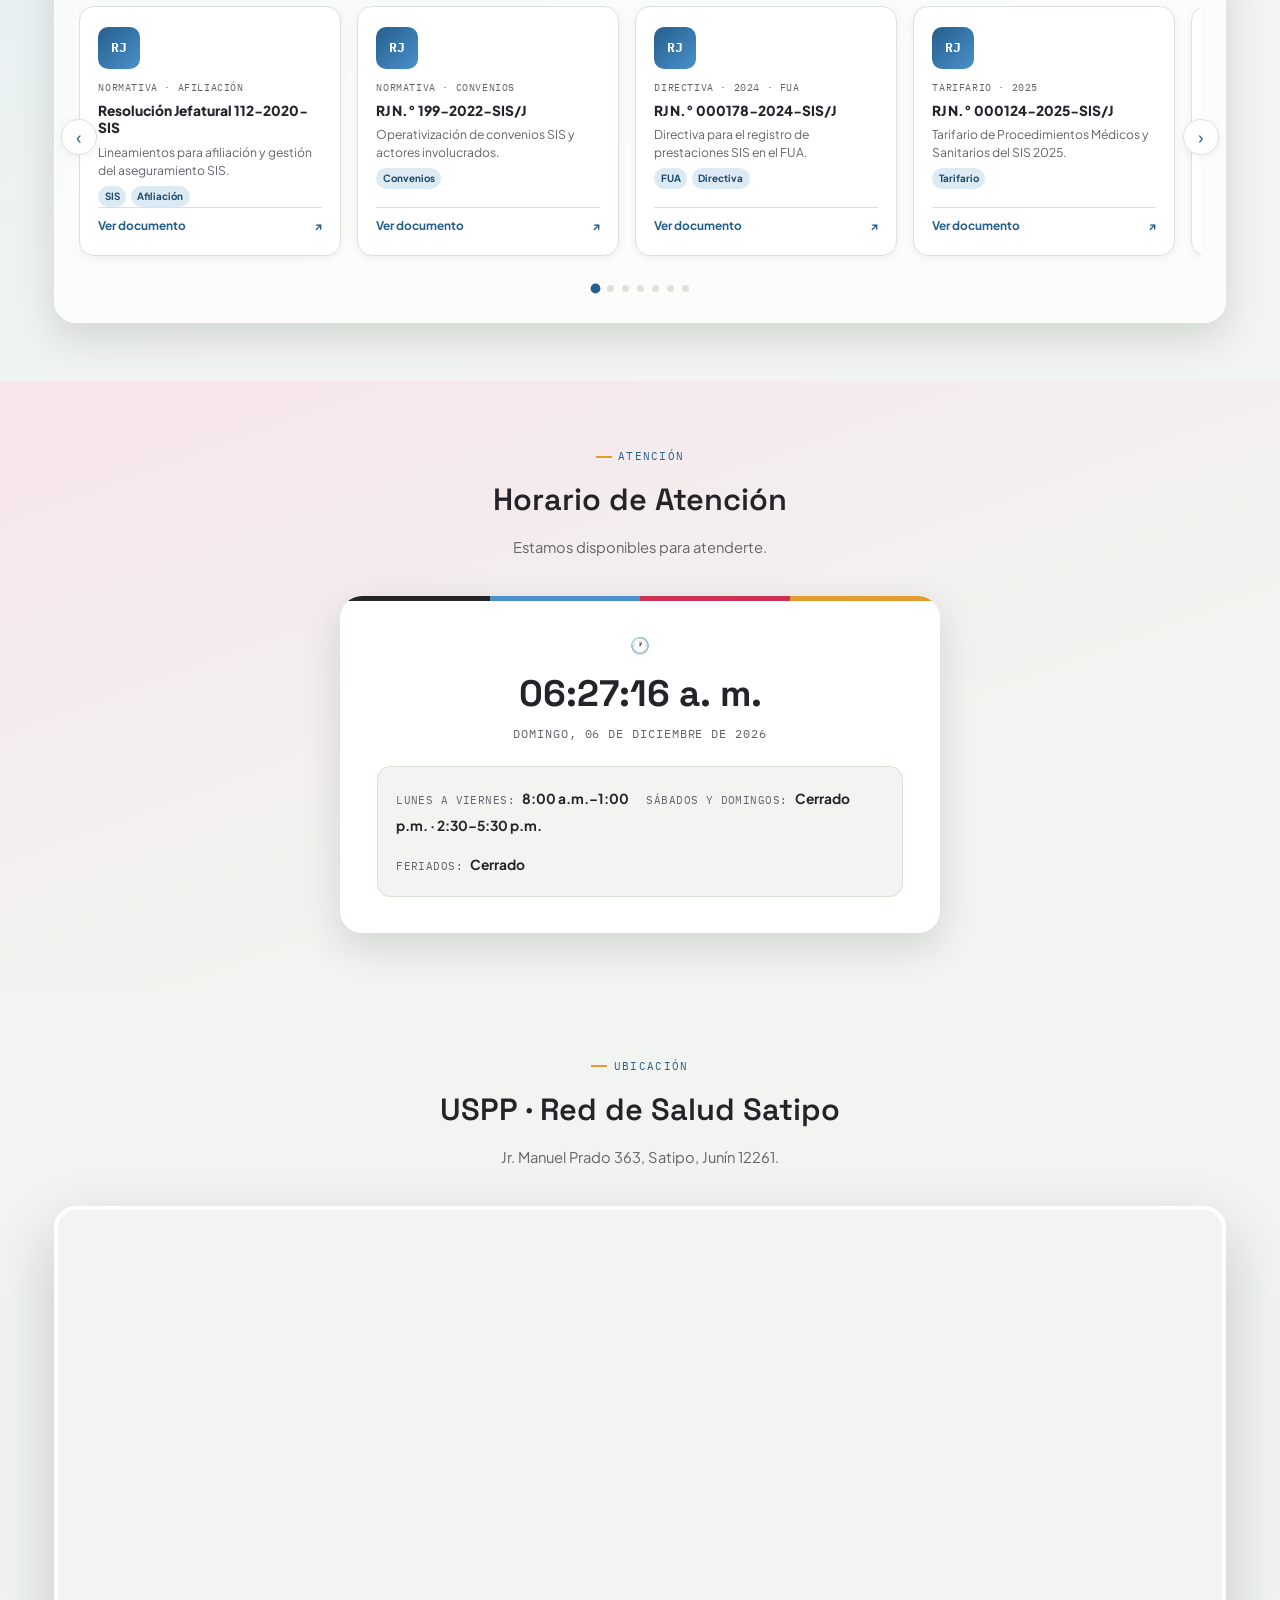
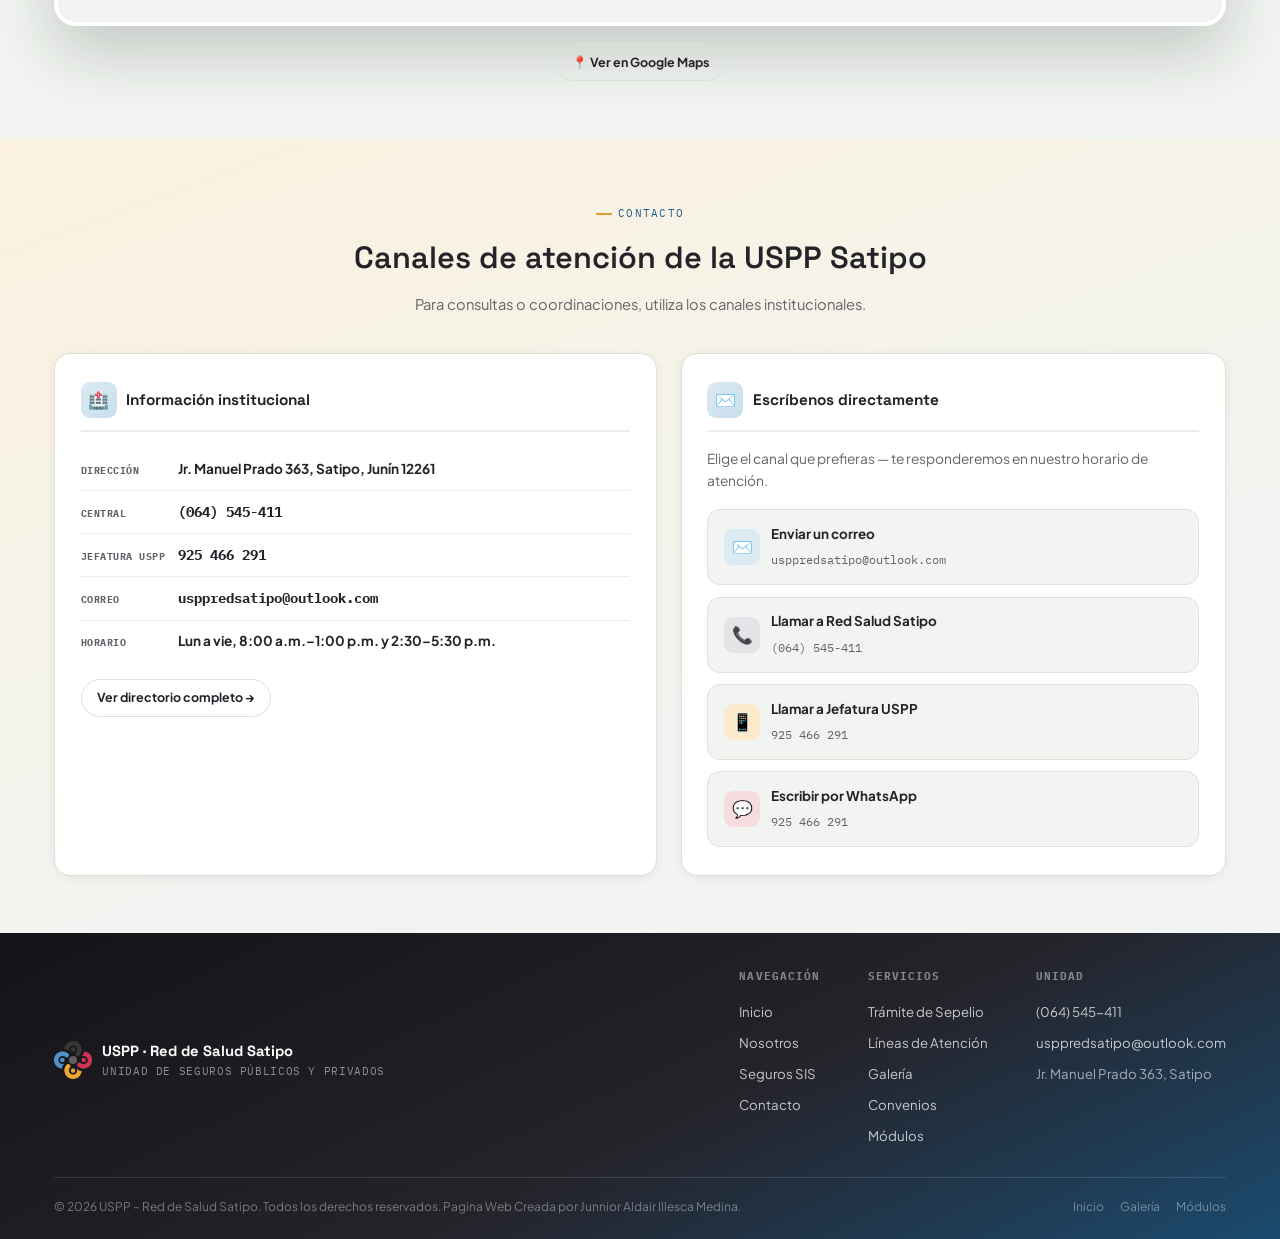
==== commit 4a21a28c: "all" ====
--- a/index.html
+++ b/index.html
@@ -92,6 +92,7 @@
       <a href="lineas-atencion.html">Líneas de Atención</a>
       <a href="galeria.html">Galería</a>
       <a href="pes.html">Trámite de Sepelio</a>
+      <a href="convenios.html">🤝 Convenios</a>
       <a href="modulos.html" class="btn btn-gold btn-sm">📊 Módulos</a>
     </nav>
     <button class="nav-burger" id="navBurger" aria-label="Abrir menú"><span></span></button>
@@ -109,6 +110,7 @@
   <a href="lineas-atencion.html">Líneas de Atención</a>
   <a href="galeria.html">Galería</a>
   <a href="pes.html">Trámite de Sepelio</a>
+  <a href="convenios.html">🤝 Convenios</a>
   <a href="modulos.html">📊 Módulos</a>
 </nav>
 
@@ -424,7 +426,7 @@
         </div>
         <div class="footer-col">
           <h4>Servicios</h4>
-          <a href="pes.html">Trámite de Sepelio</a><a href="lineas-atencion.html">Líneas de Atención</a><a href="galeria.html">Galería</a><a href="modulos.html">Módulos</a>
+          <a href="pes.html">Trámite de Sepelio</a><a href="lineas-atencion.html">Líneas de Atención</a><a href="galeria.html">Galería</a><a href="convenios.html">Convenios</a><a href="modulos.html">Módulos</a>
         </div>
         <div class="footer-col">
           <h4>Unidad</h4>
--- a/assets/css/styles.css
+++ b/assets/css/styles.css
@@ -499,3 +499,16 @@
   .id-card-grid{grid-template-columns:1fr}
   .hero-actions .btn{flex:1 1 auto}
 }
+
+/* ===================== CONVENIOS ===================== */
+.status-dot.off{background:var(--achiote-bright);box-shadow:0 0 0 3px rgba(204,48,84,.18)}
+.module-card.is-off{background:#FBFAFA}
+.module-card.is-off::before{filter:grayscale(.6);opacity:.7}
+.module-card.is-off .module-icon-wrap{filter:grayscale(.45);opacity:.85}
+.btn-link.is-disabled{color:var(--stone-soft);cursor:not-allowed;font-weight:600}
+.convenios-grid{grid-template-columns:repeat(auto-fill,minmax(min(100%,340px),1fr))}
+.convenios-note{margin-top:1.6rem;max-width:none;display:flex;flex-wrap:wrap;align-items:center;gap:.6rem 1.2rem}
+.convenios-note .info-card-icon{margin-bottom:0}
+.convenios-note h3{margin:0;flex:1 1 220px}
+.convenios-note p{flex:1 1 100%;margin:0}
+.convenios-note .btn{margin-right:.3rem}
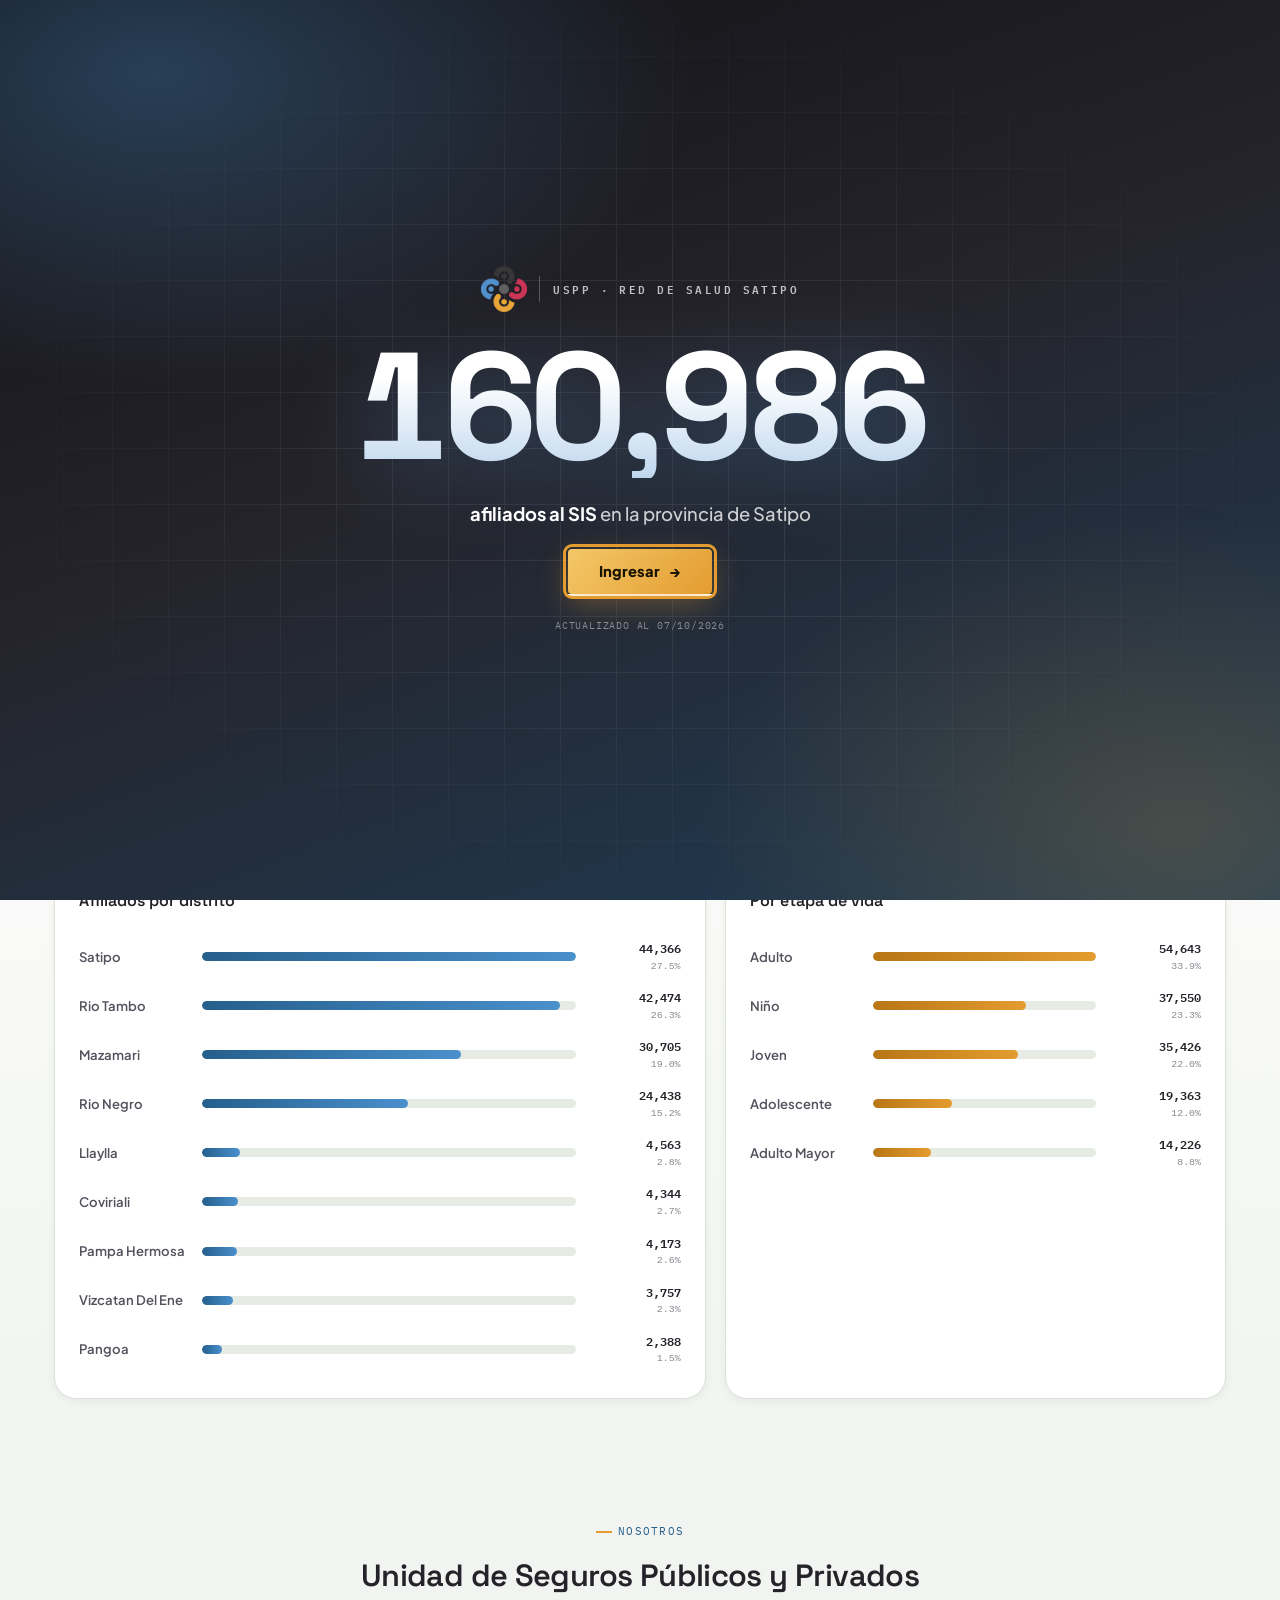
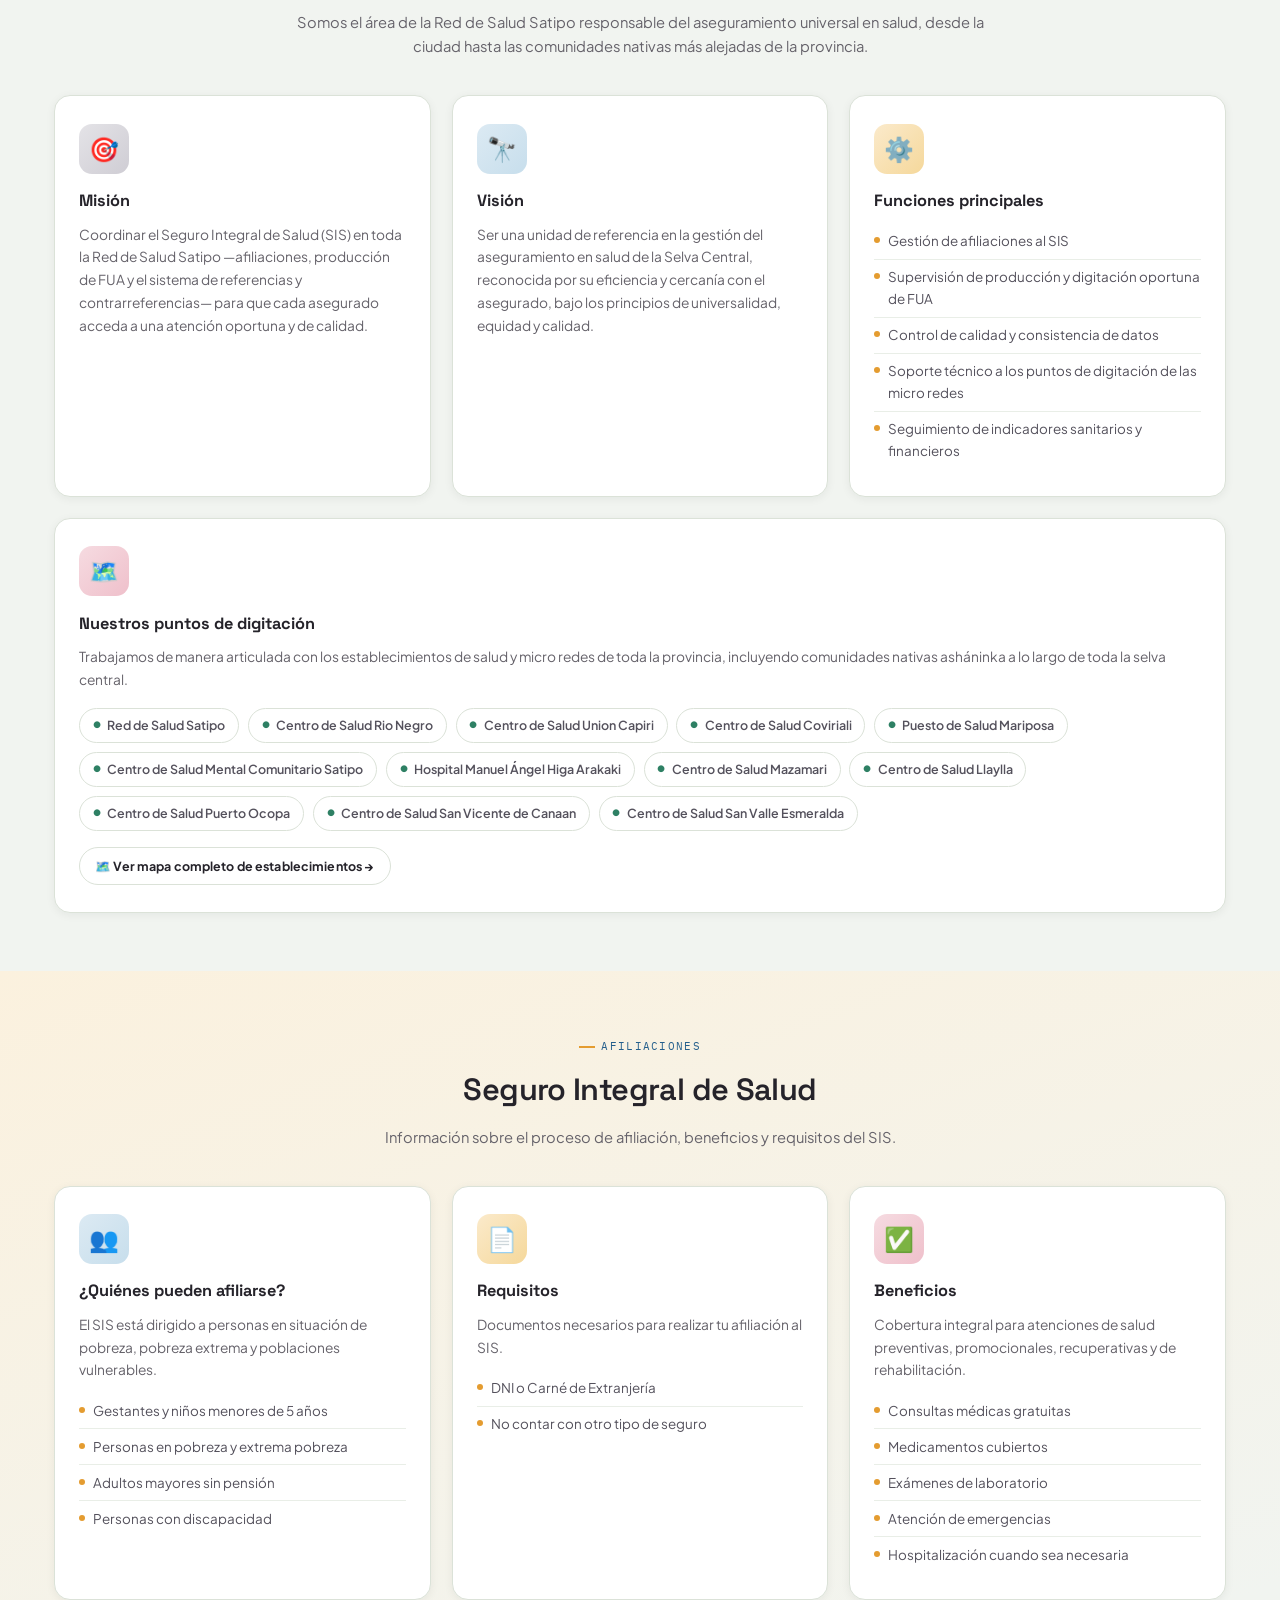
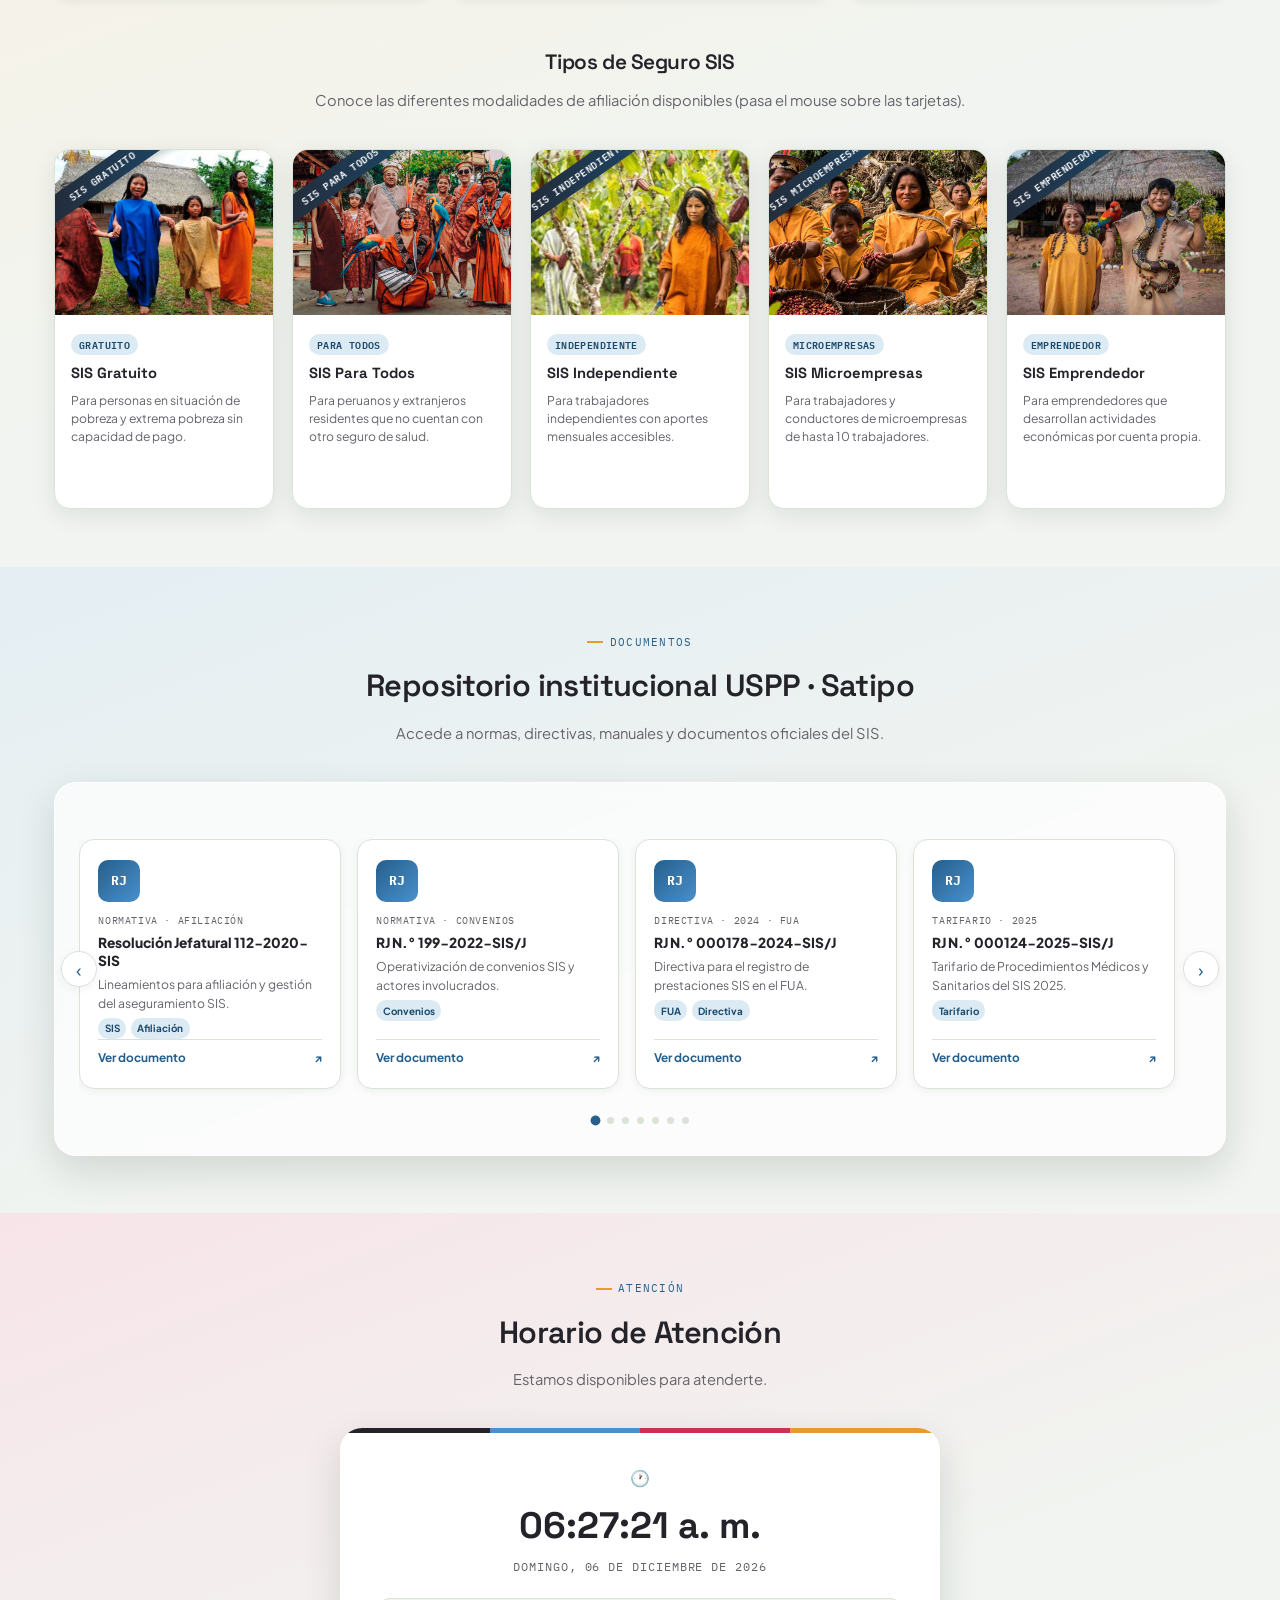
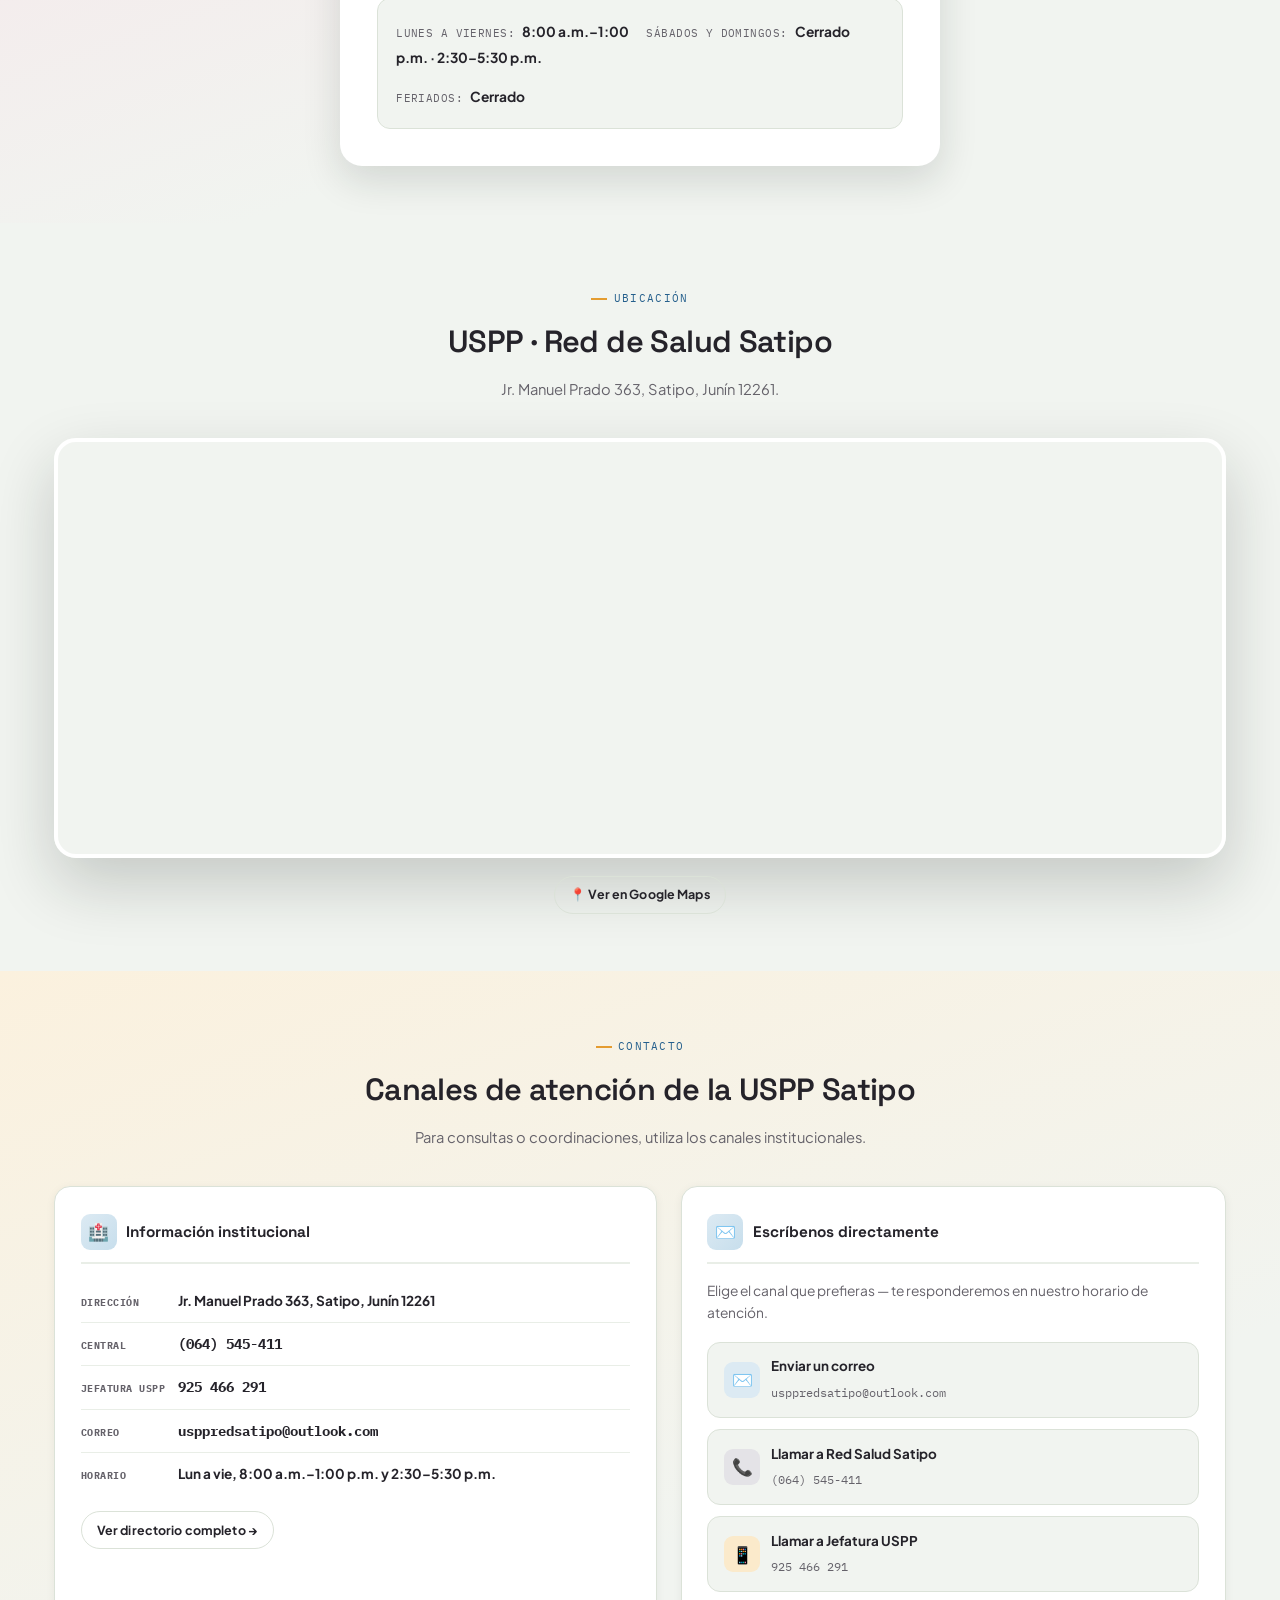
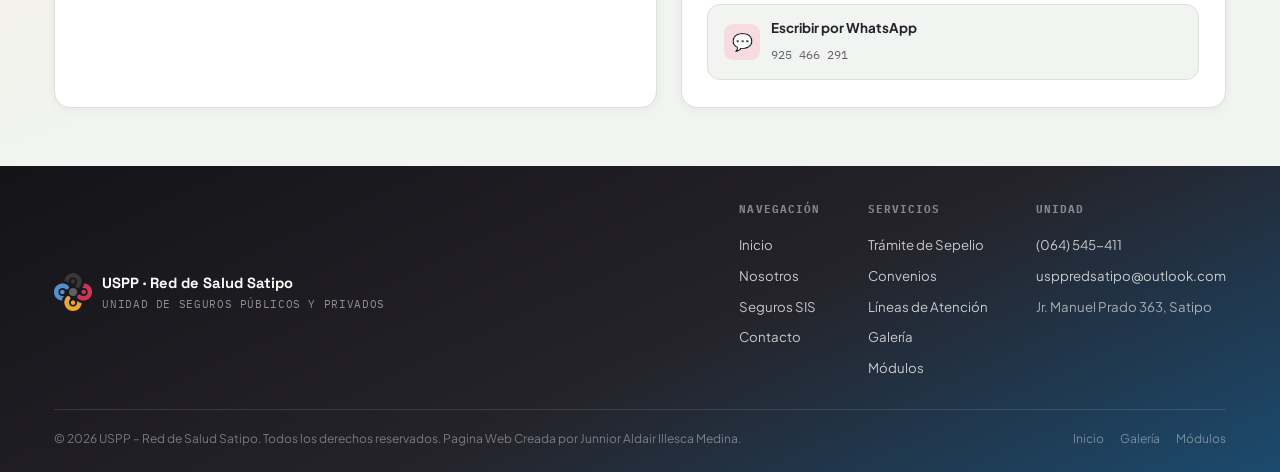
==== commit 59349c62: "all" ====
--- a/index.html
+++ b/index.html
@@ -11,11 +11,18 @@
 </head>
 <body>
 
-<!-- LOADER -->
-<div id="loader">
-  <div class="loader-seal"><img src="assets/img/logo-uspp-icon.png" alt="" /></div>
-  <div class="loader-label">Red de Salud Satipo</div>
-  <div class="loader-bar"><div class="loader-bar-fill"></div></div>
+<!-- SPLASH · TOTAL DE AFILIADOS -->
+<div id="splash" role="dialog" aria-modal="true" aria-label="Total de afiliados al SIS en la Red de Salud Satipo">
+  <div class="sp-wrap">
+    <div class="sp-brand"><img src="assets/img/logo-uspp-icon.png" alt="" /><i></i><span>USPP · Red de Salud Satipo</span></div>
+    <div class="sp-number" id="spNumber" aria-live="off">0</div>
+    <p class="sp-caption"><b>afiliados al SIS</b> en la provincia de Satipo</p>
+    <div class="sp-actions">
+      <button class="sp-enter" id="spEnter" type="button">Ingresar <span aria-hidden="true">→</span></button>
+      <div class="sp-timer" id="spTimer" aria-hidden="true"><i></i></div>
+    </div>
+    <div class="sp-foot">Actualizado al <span id="spUpdated"></span></div>
+  </div>
 </div>
 
 <!-- ===== MODAL ANUNCIO: CÓDIGOS MODULARES RG 002-2026 ===== -->
@@ -86,13 +93,18 @@
     <nav class="nav-links">
       <a href="#nosotros">Nosotros</a>
       <a href="#seguros">Seguros SIS</a>
-      <a href="#documentos">Documentos</a>
+      <a href="pes.html">Trámite de Sepelio</a>
+      <a href="convenios.html">🤝 Convenios</a>
       <a href="https://aldixi2.github.io/AFIL_MAP/">Mapa</a>
       <a href="#contacto">Contacto</a>
-      <a href="lineas-atencion.html">Líneas de Atención</a>
-      <a href="galeria.html">Galería</a>
-      <a href="pes.html">Trámite de Sepelio</a>
-      <a href="convenios.html">🤝 Convenios</a>
+      <div class="nav-more">
+        <button type="button" class="nav-more-btn" aria-haspopup="true">Más <span aria-hidden="true">▾</span></button>
+        <div class="nav-menu">
+          <a href="#documentos">Documentos</a>
+          <a href="lineas-atencion.html">Líneas de Atención</a>
+          <a href="galeria.html">Galería</a>
+        </div>
+      </div>
       <a href="modulos.html" class="btn btn-gold btn-sm">📊 Módulos</a>
     </nav>
     <button class="nav-burger" id="navBurger" aria-label="Abrir menú"><span></span></button>
@@ -110,7 +122,6 @@
   <a href="lineas-atencion.html">Líneas de Atención</a>
   <a href="galeria.html">Galería</a>
   <a href="pes.html">Trámite de Sepelio</a>
-  <a href="convenios.html">🤝 Convenios</a>
   <a href="modulos.html">📊 Módulos</a>
 </nav>
 
@@ -126,18 +137,10 @@
         <div>
           <div class="hero-kicker"><span class="hero-kicker-dot"></span>Unidad de Seguros Públicos y Privados</div>
           <h1 class="hero-title">Aseguramiento en salud que llega hasta la <span class="hero-highlight">Selva Central</span></h1>
-          <p class="hero-text">Coordinamos el Seguro Integral de Salud (SIS) en toda la provincia de Satipo: afiliaciones, producción de FUA y el sistema de referencias y contrarreferencias, conectando a cada micro red con una atención oportuna.</p>
+          <p class="hero-text">Coordinamos el Seguro Integral de Salud (SIS) en toda la provincia: afiliaciones, producción de FUA y referencias, conectando a cada micro red con una atención oportuna.</p>
           <div class="hero-actions">
             <button class="btn btn-white" onclick="window.location.href='#seguros'">📄 Conocer el SIS</button>
             <button class="btn btn-ghost-light" onclick="window.location.href='pes.html'">⚰️ Trámite de sepelio</button>
-            <button class="btn btn-ghost-light" onclick="window.location.href='modulos.html'">📊 Módulos</button>
-          </div>
-          <div class="hero-notice">
-            <div class="hero-notice-icon">🩺</div>
-            <div>
-              <div class="hero-notice-title">Afiliación sin costo</div>
-              <p class="hero-notice-text">El SIS Gratuito cubre a gestantes, niños menores de 5 años y personas en pobreza o pobreza extrema, sin costo alguno.</p>
-            </div>
           </div>
         </div>
 
@@ -148,14 +151,35 @@
             <div class="id-card-title">Unidad de Seguros Públicos y Privados</div>
             <div class="id-card-grid">
               <div class="id-card-field wide"><div class="id-field-label">Jefatura USPP</div><div class="id-field-value">Econ. Estefany Hilario Albiño</div></div>
-              <div class="id-card-field wide"><div class="id-field-label">Dirección Ejecutiva · Red Salud Satipo</div><div class="id-field-value">Obst. Ruth Calderón Huamán</div></div>
               <div class="id-card-field"><div class="id-field-label">Teléfono</div><div class="id-field-value mono">925 466 291</div></div>
               <div class="id-card-field"><div class="id-field-label">Correo</div><div class="id-field-value mono" style="font-size:.72rem">usppredsatipo@outlook.com</div></div>
             </div>
-            <div class="id-card-footer">Jr. Manuel Prado 363, Satipo, Junín 12261<br/>Central Red Salud Satipo: (064) 545-411<br/>Lun a vie · 8:00 a.m.–1:00 p.m. y 2:30–5:30 p.m.</div>
+            <div class="id-card-footer">Jr. Manuel Prado 363, Satipo, Junín 12261<br/>Lun a vie · 8:00 a.m.–1:00 p.m. y 2:30–5:30 p.m.</div>
           </div>
           <div class="id-card-seal"><div class="seal seal-ink" style="width:78px;height:78px;background:#fff"><img src="assets/img/logo-uspp-icon.png" alt="" /></div></div>
         </div>
+      </div>
+    </div>
+  </section>
+
+  <!-- AFILIACIÓN EN CIFRAS -->
+  <section id="cifras" class="section cifras">
+    <div class="container">
+      <div class="section-header center" style="margin-left:auto;margin-right:auto">
+        <div class="section-eyebrow" style="justify-content:center">Afiliación en cifras</div>
+        <h2 class="section-title">Asegurados SIS en la provincia de Satipo</h2>
+        <p class="section-subtitle">Padrón consolidado de todos los establecimientos de la Red. Actualizado al <b id="cfFecha"></b>.</p>
+      </div>
+      <div class="cf-kpis">
+        <div class="cf-kpi cf-main"><div class="cf-val" data-cf="total">0</div><div class="cf-lbl">Total de afiliados</div></div>
+        <div class="cf-kpi"><div class="cf-val" data-cf="establecimientos">0</div><div class="cf-lbl">Establecimientos</div></div>
+        <div class="cf-kpi"><div class="cf-val" data-cf="nuevos2026">0</div><div class="cf-lbl">Nuevos en 2026</div></div>
+        <div class="cf-kpi"><div class="cf-val" data-cf="femenino">0</div><div class="cf-lbl">Mujeres</div></div>
+        <div class="cf-kpi"><div class="cf-val" data-cf="masculino">0</div><div class="cf-lbl">Hombres</div></div>
+      </div>
+      <div class="cf-panels">
+        <div class="cf-panel"><h3>Afiliados por distrito</h3><div id="cfDistritos"></div></div>
+        <div class="cf-panel"><h3>Por etapa de vida</h3><div id="cfEtareo"></div></div>
       </div>
     </div>
   </section>
@@ -426,7 +450,7 @@
         </div>
         <div class="footer-col">
           <h4>Servicios</h4>
-          <a href="pes.html">Trámite de Sepelio</a><a href="lineas-atencion.html">Líneas de Atención</a><a href="galeria.html">Galería</a><a href="convenios.html">Convenios</a><a href="modulos.html">Módulos</a>
+          <a href="pes.html">Trámite de Sepelio</a><a href="convenios.html">Convenios</a><a href="lineas-atencion.html">Líneas de Atención</a><a href="galeria.html">Galería</a><a href="modulos.html">Módulos</a>
         </div>
         <div class="footer-col">
           <h4>Unidad</h4>
@@ -446,5 +470,8 @@
 </footer>
 
 <script src="assets/js/main.js"></script>
+<script src="assets/data/afiliados-data.js"></script>
+<script src="assets/js/splash.js"></script>
+<script src="assets/js/cifras.js"></script>
 </body>
 </html>
--- a/assets/css/styles.css
+++ b/assets/css/styles.css
@@ -500,15 +500,106 @@
   .hero-actions .btn{flex:1 1 auto}
 }
 
-/* ===================== CONVENIOS ===================== */
-.status-dot.off{background:var(--achiote-bright);box-shadow:0 0 0 3px rgba(204,48,84,.18)}
-.module-card.is-off{background:#FBFAFA}
-.module-card.is-off::before{filter:grayscale(.6);opacity:.7}
-.module-card.is-off .module-icon-wrap{filter:grayscale(.45);opacity:.85}
-.btn-link.is-disabled{color:var(--stone-soft);cursor:not-allowed;font-weight:600}
-.convenios-grid{grid-template-columns:repeat(auto-fill,minmax(min(100%,340px),1fr))}
-.convenios-note{margin-top:1.6rem;max-width:none;display:flex;flex-wrap:wrap;align-items:center;gap:.6rem 1.2rem}
-.convenios-note .info-card-icon{margin-bottom:0}
-.convenios-note h3{margin:0;flex:1 1 220px}
-.convenios-note p{flex:1 1 100%;margin:0}
-.convenios-note .btn{margin-right:.3rem}
+
+/* ===================== SPLASH · TOTAL DE AFILIADOS ===================== */
+#splash{
+  position:fixed;inset:0;z-index:99999;overflow:hidden;color:#fff;
+  background:
+    radial-gradient(900px 520px at 12% 8%,rgba(74,144,204,.34),transparent 60%),
+    radial-gradient(800px 520px at 92% 92%,rgba(228,156,48,.20),transparent 60%),
+    linear-gradient(160deg,#121115 0%,var(--ink) 45%,var(--river-deep) 130%);
+  display:flex;align-items:center;justify-content:center;padding:1.5rem;
+  transition:opacity .7s ease,transform .7s ease,visibility .7s;
+}
+#splash.leaving{opacity:0;transform:scale(1.03);visibility:hidden}
+#splash::before{ /* retícula sutil */
+  content:"";position:absolute;inset:0;opacity:.07;pointer-events:none;
+  background-image:linear-gradient(#fff 1px,transparent 1px),linear-gradient(90deg,#fff 1px,transparent 1px);
+  background-size:56px 56px;
+  -webkit-mask-image:radial-gradient(ellipse at center,#000 30%,transparent 75%);
+  mask-image:radial-gradient(ellipse at center,#000 30%,transparent 75%);
+}
+.sp-wrap{position:relative;width:100%;max-width:880px;text-align:center;display:flex;flex-direction:column;align-items:center;gap:1.35rem}
+.sp-brand{display:flex;align-items:center;gap:.8rem;opacity:0;animation:spUp .8s .1s cubic-bezier(.2,.7,.2,1) forwards}
+.sp-brand img{width:46px;height:46px;object-fit:contain}
+.sp-brand span{font-family:'IBM Plex Mono',monospace;font-size:.7rem;font-weight:600;letter-spacing:.22em;text-transform:uppercase;color:rgba(255,255,255,.72)}
+.sp-brand i{width:1px;height:26px;background:rgba(255,255,255,.25)}
+.sp-number{
+  font-family:'Space Grotesk',sans-serif;font-weight:700;line-height:.95;letter-spacing:-.035em;
+  font-size:clamp(3.8rem,16vw,9.5rem);font-variant-numeric:tabular-nums;
+  background:linear-gradient(180deg,#fff 30%,#BFD7EE 100%);-webkit-background-clip:text;background-clip:text;color:transparent;
+  opacity:0;animation:spUp .9s .45s cubic-bezier(.2,.7,.2,1) forwards;
+  filter:drop-shadow(0 12px 40px rgba(74,144,204,.35));
+}
+.sp-caption{font-size:clamp(.95rem,2.2vw,1.15rem);font-weight:500;color:rgba(255,255,255,.78);max-width:520px;line-height:1.5;opacity:0;animation:spUp .8s .6s cubic-bezier(.2,.7,.2,1) forwards}
+.sp-caption b{color:#fff;font-weight:700}
+
+  padding:1rem .8rem;border-radius:var(--radius);text-align:center;
+  background:rgba(255,255,255,.06);border:1px solid rgba(255,255,255,.12);backdrop-filter:blur(8px);
+  opacity:0;transform:translateY(14px);animation:spUp .8s cubic-bezier(.2,.7,.2,1) forwards;
+}
+
+
+.sp-actions{display:flex;flex-direction:column;align-items:center;gap:.75rem;margin-top:.5rem;opacity:0;animation:spUp .8s 1.45s forwards}
+.sp-enter{
+  display:inline-flex;align-items:center;gap:.6rem;padding:.85rem 1.9rem;border-radius:999px;border:none;cursor:pointer;
+  font-family:'Plus Jakarta Sans',sans-serif;font-size:.92rem;font-weight:800;color:#1a1400;
+  background:linear-gradient(135deg,#F4C868,var(--gold-bright));box-shadow:0 10px 30px rgba(228,156,48,.35);
+  transition:transform .15s,box-shadow .15s;
+}
+.sp-enter:hover{transform:translateY(-2px);box-shadow:0 14px 36px rgba(228,156,48,.5)}
+.sp-timer{width:150px;height:2px;border-radius:999px;background:rgba(255,255,255,.18);overflow:hidden}
+.sp-timer i{display:block;height:100%;width:0;background:#fff;transform-origin:left}
+.sp-foot{font-family:'IBM Plex Mono',monospace;font-size:.62rem;letter-spacing:.08em;color:rgba(255,255,255,.45);text-transform:uppercase}
+@keyframes spUp{from{opacity:0;transform:translateY(16px)}to{opacity:1;transform:none}}
+@media (max-width:640px){
+  #splash{align-items:flex-start;overflow-y:auto;padding-top:2.2rem}
+}
+
+
+/* ===================== AFILIACIÓN EN CIFRAS ===================== */
+.cifras{background:linear-gradient(180deg,#fff 0%,var(--paper) 100%)}
+.cf-kpis{display:grid;grid-template-columns:1.6fr repeat(4,1fr);gap:1rem;margin-top:2.2rem}
+.cf-kpi{background:var(--surface);border:1px solid var(--border);border-radius:var(--radius-lg);padding:1.4rem 1.2rem;box-shadow:var(--shadow-sm);transition:transform .25s,box-shadow .25s}
+.cf-kpi:hover{transform:translateY(-4px);box-shadow:var(--shadow-md)}
+.cf-main{background:linear-gradient(150deg,var(--ink),var(--river-deep));border:none;color:#fff}
+.cf-val{font-family:'Space Grotesk',sans-serif;font-weight:700;font-size:clamp(1.6rem,3vw,2.1rem);line-height:1.05;letter-spacing:-.02em;font-variant-numeric:tabular-nums;color:var(--ink)}
+.cf-main .cf-val{font-size:clamp(2.4rem,5vw,3.6rem);color:#fff}
+.cf-lbl{margin-top:.5rem;font-family:'IBM Plex Mono',monospace;font-size:.66rem;font-weight:600;letter-spacing:.12em;text-transform:uppercase;color:var(--stone)}
+.cf-main .cf-lbl{color:var(--gold-bright)}
+.cf-panels{display:grid;grid-template-columns:1.3fr 1fr;gap:1.2rem;margin-top:1.2rem}
+.cf-panel{background:var(--surface);border:1px solid var(--border);border-radius:var(--radius-lg);padding:1.5rem;box-shadow:var(--shadow-sm)}
+.cf-panel h3{font-size:1rem;margin-bottom:1.1rem}
+.cf-row{display:grid;grid-template-columns:110px 1fr 92px;align-items:center;gap:.8rem;padding:.38rem 0;font-size:.82rem}
+.cf-name{font-weight:600;color:var(--ink-soft)}
+.cf-track{height:9px;border-radius:999px;background:var(--paper-deep);overflow:hidden}
+.cf-track i{display:block;height:100%;width:0;border-radius:999px;background:linear-gradient(90deg,var(--river),var(--river-bright));transition:width 1.4s cubic-bezier(.2,.7,.2,1)}
+#cfEtareo .cf-track i{background:linear-gradient(90deg,var(--gold),var(--gold-bright))}
+.cf-num{text-align:right;font-family:'IBM Plex Mono',monospace;font-weight:600;font-size:.78rem}
+.cf-num small{display:block;font-size:.62rem;color:var(--stone-soft);font-weight:500}
+@media (max-width:900px){.cf-kpis{grid-template-columns:1fr 1fr}.cf-main{grid-column:1/-1}.cf-panels{grid-template-columns:1fr}}
+@media (max-width:480px){.cf-row{grid-template-columns:84px 1fr 78px}}
+
+/* ===================== PULIDO PREMIUM (toda la web) ===================== */
+.js-reveal .rv{opacity:0;transform:translateY(22px);transition:opacity .8s cubic-bezier(.2,.7,.2,1),transform .8s cubic-bezier(.2,.7,.2,1)}
+.js-reveal .rv.in{opacity:1;transform:none}
+.info-card{transition:transform .3s cubic-bezier(.2,.7,.2,1),box-shadow .3s,border-color .3s}
+.info-card:hover{transform:translateY(-6px);box-shadow:var(--shadow-lg);border-color:rgba(37,95,140,.25)}
+header{box-shadow:0 1px 0 rgba(24,38,30,.04),0 8px 30px rgba(24,38,30,.05)}
+.btn{letter-spacing:.01em}
+.btn:hover{transform:translateY(-2px);box-shadow:var(--shadow-md)}
+.hero-title{letter-spacing:-.025em}
+.section-title{letter-spacing:-.02em}
+.id-card{box-shadow:0 30px 80px rgba(0,0,0,.35)}
+
+
+/* ===================== MENÚ "MÁS" ===================== */
+.nav-more{position:relative}
+.nav-more-btn{background:none;border:none;cursor:pointer;font-size:.82rem;font-weight:600;color:var(--ink-soft);padding:.3rem 0;font-family:inherit}
+.nav-more-btn:hover,.nav-more.active .nav-more-btn{color:var(--ink)}
+.nav-menu{position:absolute;right:0;top:100%;min-width:200px;padding:.5rem;margin-top:.4rem;background:var(--surface);border:1px solid var(--border);border-radius:var(--radius);box-shadow:var(--shadow-md);opacity:0;visibility:hidden;transform:translateY(6px);transition:opacity .18s,transform .18s,visibility .18s}
+.nav-more:hover .nav-menu,.nav-more:focus-within .nav-menu{opacity:1;visibility:visible;transform:none}
+.nav-menu::before{content:"";position:absolute;left:0;right:0;top:-.5rem;height:.5rem}
+.nav-menu a{display:block;padding:.55rem .8rem;border-radius:8px;white-space:nowrap}
+.nav-menu a::after{display:none}
+.nav-menu a:hover,.nav-menu a.active{background:var(--paper)}
